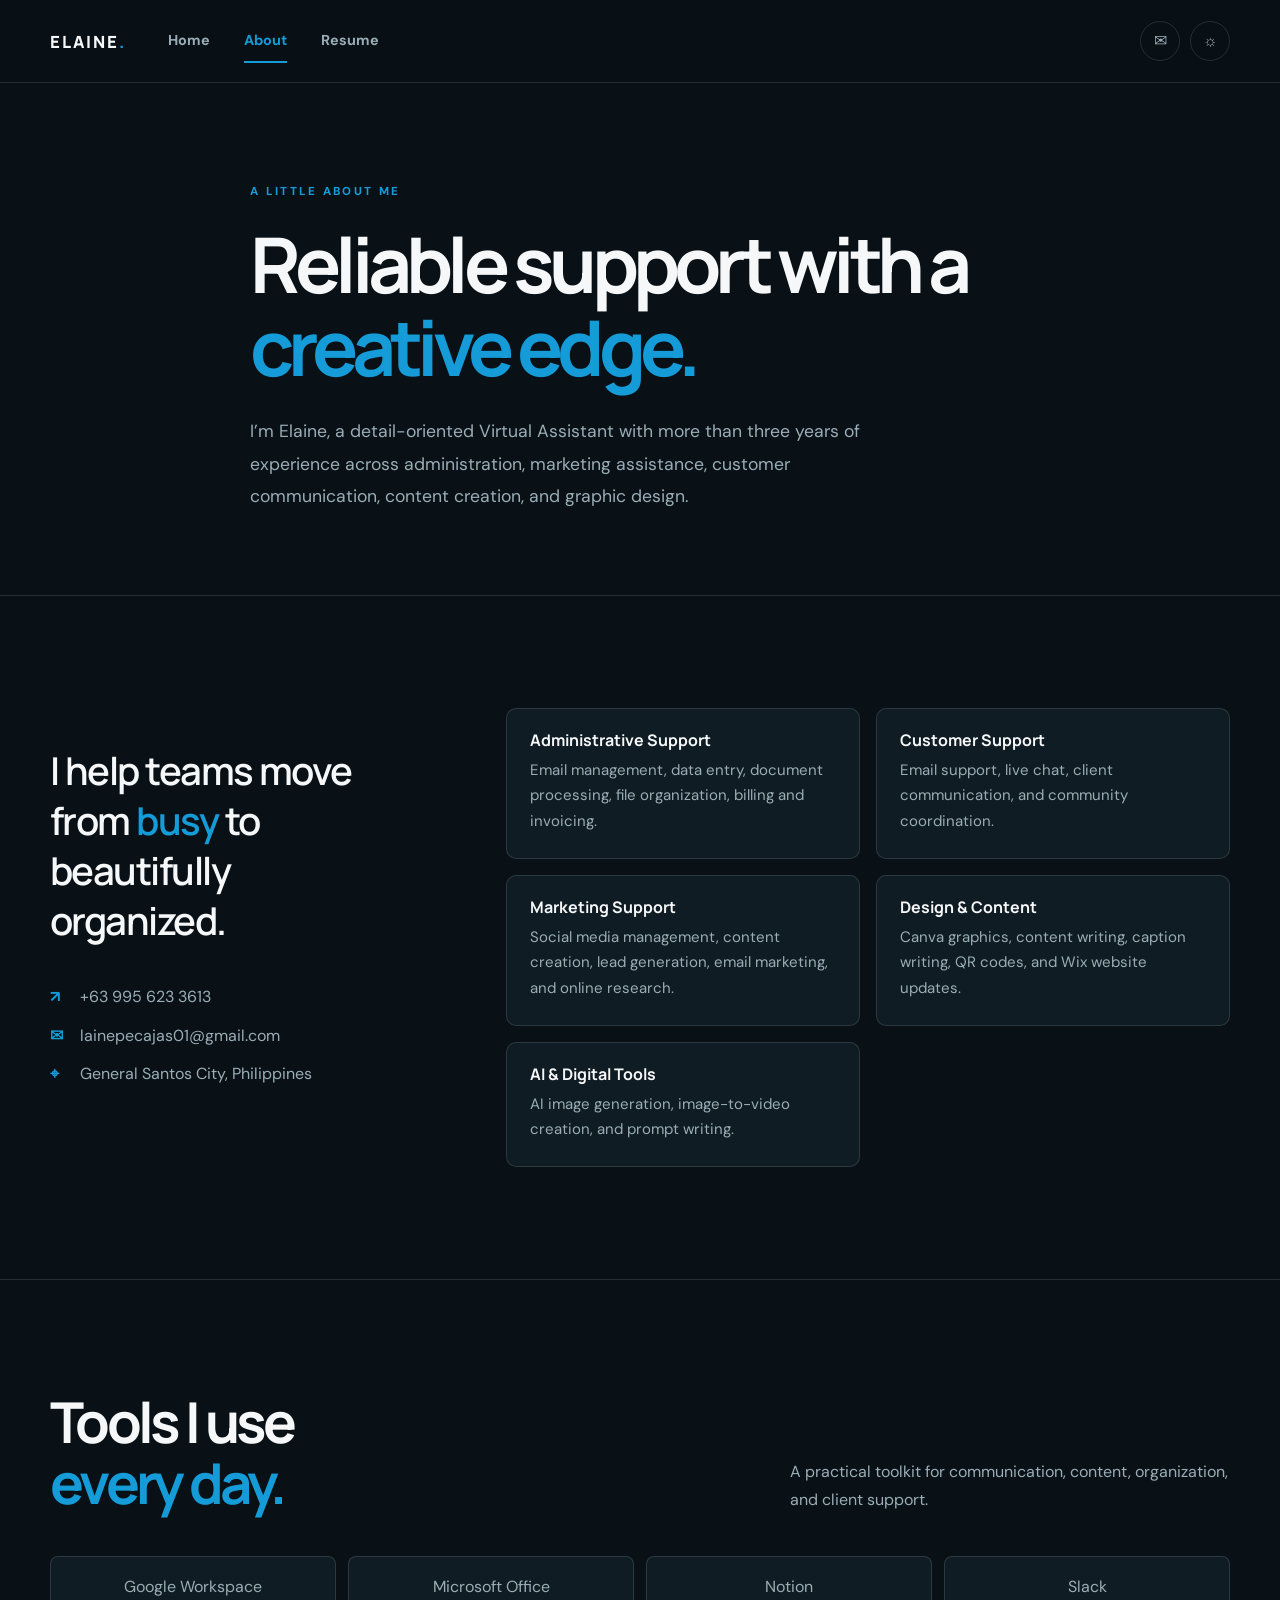
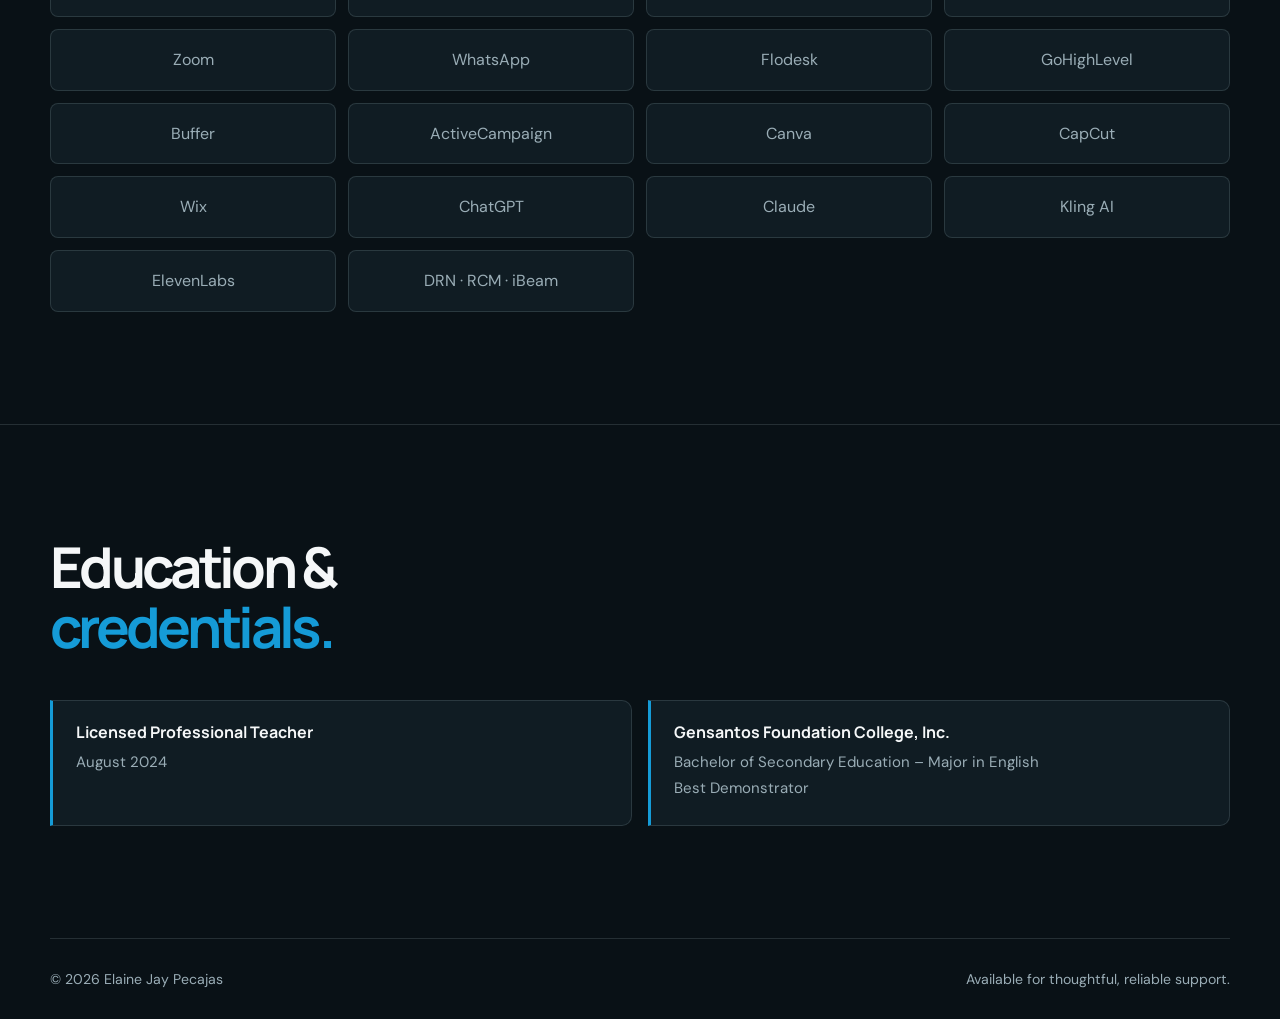
==== about.html @ 117bc4f1 "Create Elaine Pecajas resume website" ====
<!doctype html>
<html lang="en">
<head>
  <meta charset="UTF-8"><meta name="viewport" content="width=device-width, initial-scale=1.0">
  <meta name="description" content="About Elaine Jay Pecajas, her skills, tools, and professional credentials.">
  <title>Elaine Jay Pecajas | About</title>
  <link rel="stylesheet" href="styles.css">
</head>
<body>
  <header class="site-header"><nav class="nav container" aria-label="Main navigation">
    <a class="brand" href="index.html">ELAINE<span>.</span></a><div class="nav-links"><a href="index.html">Home</a><a class="active" href="about.html">About</a><a href="resume.html">Resume</a></div>
    <div class="nav-actions"><a class="icon-button" href="mailto:lainepecajas01@gmail.com" aria-label="Email Elaine">✉</a><button class="icon-button" id="theme-toggle" type="button" aria-label="Switch to light mode">☼</button><button class="icon-button menu-button" id="menu-toggle" type="button" aria-label="Open navigation menu" aria-expanded="false">☰</button></div>
  </nav></header>
  <main class="page-main">
    <section class="page-intro container reveal"><div class="eyebrow">A little about me</div><h1>Reliable support with a <span class="accent">creative edge.</span></h1><p class="lead">I’m Elaine, a detail-oriented Virtual Assistant with more than three years of experience across administration, marketing assistance, customer communication, content creation, and graphic design.</p></section>
    <section class="section"><div class="container about-grid"><div class="reveal"><p class="big-statement">I help teams move from <span>busy</span> to beautifully organized.</p><div class="contact-list"><a href="tel:+639956233613"><strong>↗</strong> +63 995 623 3613</a><a href="mailto:lainepecajas01@gmail.com"><strong>✉</strong> lainepecajas01@gmail.com</a><span><strong>⌖</strong> General Santos City, Philippines</span></div></div><div class="card-grid reveal delay-1"><article class="card"><h3>Administrative Support</h3><p>Email management, data entry, document processing, file organization, billing and invoicing.</p></article><article class="card"><h3>Customer Support</h3><p>Email support, live chat, client communication, and community coordination.</p></article><article class="card"><h3>Marketing Support</h3><p>Social media management, content creation, lead generation, email marketing, and online research.</p></article><article class="card"><h3>Design & Content</h3><p>Canva graphics, content writing, caption writing, QR codes, and Wix website updates.</p></article><article class="card"><h3>AI & Digital Tools</h3><p>AI image generation, image-to-video creation, and prompt writing.</p></article></div></div></section>
    <section class="section"><div class="container"><div class="section-head"><h2>Tools I use<br><span class="accent">every day.</span></h2><p>A practical toolkit for communication, content, organization, and client support.</p></div><div class="tool-grid reveal"><div class="tool">Google Workspace</div><div class="tool">Microsoft Office</div><div class="tool">Notion</div><div class="tool">Slack</div><div class="tool">Zoom</div><div class="tool">WhatsApp</div><div class="tool">Flodesk</div><div class="tool">GoHighLevel</div><div class="tool">Buffer</div><div class="tool">ActiveCampaign</div><div class="tool">Canva</div><div class="tool">CapCut</div><div class="tool">Wix</div><div class="tool">ChatGPT</div><div class="tool">Claude</div><div class="tool">Kling AI</div><div class="tool">ElevenLabs</div><div class="tool">DRN · RCM · iBeam</div></div></div></section>
    <section class="section"><div class="container"><div class="section-head"><h2>Education &<br><span class="accent">credentials.</span></h2></div><div class="education reveal"><article class="card"><h3>Licensed Professional Teacher</h3><p>August 2024</p></article><article class="card"><h3>Gensantos Foundation College, Inc.</h3><p>Bachelor of Secondary Education – Major in English<br>Best Demonstrator</p></article></div></div></section>
  </main>
  <footer class="site-footer container"><span>© 2026 Elaine Jay Pecajas</span><span>Available for thoughtful, reliable support.</span></footer>
  <script src="script.js"></script>
</body>
</html>
---- styles.css ----
@import url('https://fonts.googleapis.com/css2?family=DM+Sans:wght@400;500;600;700&family=Manrope:wght@500;600;700;800&display=swap');

:root { color-scheme: dark; --bg:#091116; --surface:#101c23; --surface-2:#142630; --text:#f5f7f8; --muted:#9aadb6; --line:rgba(180,202,211,.16); --accent:#159bd7; --accent-2:#6ccdf3; --shadow:0 24px 70px rgba(0,0,0,.28); }
:root.light { color-scheme:light; --bg:#f4f8f9; --surface:#fff; --surface-2:#e9f1f4; --text:#13232c; --muted:#5b6d75; --line:rgba(19,35,44,.14); --accent:#087eb5; --accent-2:#056a98; --shadow:0 24px 70px rgba(29,65,79,.13); }
* { box-sizing:border-box; }
html { scroll-behavior:smooth; }
body { margin:0; background:var(--bg); color:var(--text); font-family:'DM Sans',sans-serif; line-height:1.6; transition:background .3s ease,color .3s ease; }
a { color:inherit; text-decoration:none; }
button { font:inherit; }
.container { width:min(1180px,calc(100% - 64px)); margin:0 auto; }
.site-header { position:sticky; top:0; z-index:20; border-bottom:1px solid var(--line); background:color-mix(in srgb,var(--bg) 86%,transparent); backdrop-filter:blur(18px); }
.nav { height:82px; display:flex; align-items:center; gap:42px; }
.brand { font:800 1.05rem 'Manrope',sans-serif; letter-spacing:.12em; }
.brand span,.accent { color:var(--accent); }
.nav-links { display:flex; align-items:center; gap:34px; margin-right:auto; }
.nav-links a { position:relative; color:var(--muted); font-size:.9rem; font-weight:700; padding:28px 0; transition:color .2s ease; }
.nav-links a::after { content:''; position:absolute; left:0; right:0; bottom:18px; height:2px; background:var(--accent); transform:scaleX(0); transform-origin:left; transition:transform .2s ease; }
.nav-links a:hover,.nav-links a.active { color:var(--accent); }
.nav-links a.active::after,.nav-links a:hover::after { transform:scaleX(1); }
.nav-actions { display:flex; gap:10px; align-items:center; }
.icon-button { width:40px; height:40px; display:grid; place-items:center; border:1px solid var(--line); border-radius:50%; color:var(--muted); background:transparent; cursor:pointer; transition:.2s ease; }
.icon-button:hover { color:var(--accent); border-color:var(--accent); transform:translateY(-2px); }
.menu-button { display:none; }
.back-top { position:fixed; z-index:15; right:24px; bottom:24px; opacity:0; pointer-events:none; transform:translateY(12px); transition:.25s ease; }
.back-top.visible { opacity:1; pointer-events:auto; transform:translateY(0); }
.page-main { min-height:calc(100vh - 82px); }
.page-hero { padding:78px 0 105px; display:grid; grid-template-columns:1.05fr .95fr; gap:70px; align-items:center; }
.eyebrow { color:var(--accent); text-transform:uppercase; letter-spacing:.2em; font-size:.72rem; font-weight:800; }
h1,h2,h3 { font-family:'Manrope',sans-serif; margin:0; line-height:1.08; }
h1 { max-width:760px; margin-top:22px; font-size:clamp(3.5rem,7.1vw,6.6rem); letter-spacing:-.075em; }
.hello-line { white-space:nowrap; }
h2 { font-size:clamp(2.1rem,4.4vw,4rem); letter-spacing:-.065em; }
h3 { font-size:1.12rem; }
.lead { color:var(--muted); font-size:1.1rem; line-height:1.85; max-width:610px; }
.hero-role { color:var(--muted); font-size:clamp(1.2rem,2vw,1.55rem); margin:26px 0 18px; }
.hero-role b { color:var(--accent); font-weight:500; }
.actions { display:flex; gap:12px; flex-wrap:wrap; margin-top:32px; }
.button { display:inline-flex; align-items:center; justify-content:center; gap:8px; border:1px solid var(--accent); border-radius:7px; padding:13px 21px; font-weight:700; cursor:pointer; transition:transform .2s ease,box-shadow .2s ease,background .2s ease; }
.button.primary { color:#fff; background:var(--accent); }
.button.secondary { color:var(--accent); background:transparent; }
.button:hover { transform:translateY(-3px); box-shadow:0 10px 25px rgba(21,155,215,.2); }
.visual { position:relative; min-height:450px; display:grid; place-items:center; }
.profile-art { position:relative; width:min(360px,78%); aspect-ratio:.76; overflow:hidden; border:1px solid rgba(21,155,215,.55); border-radius:22px; background:#071115; box-shadow:var(--shadow); animation:float 7s ease-in-out infinite; }
.profile-photo { width:100%; height:100%; display:block; object-fit:cover; object-position:center 42%; filter:saturate(.88) contrast(1.04); transform:scale(1.02); }
.photo-shade { position:absolute; inset:0; background:linear-gradient(180deg,rgba(4,13,17,.08) 32%,rgba(4,13,17,.6) 100%); pointer-events:none; }
.profile-art::after { content:''; position:absolute; width:250px; height:250px; top:-75px; right:-75px; border-radius:50%; background:radial-gradient(circle,rgba(21,155,215,.5),transparent 67%); }
.profile-body { position:absolute; inset:auto 17% 0; height:67%; border-radius:50% 50% 0 0; background:linear-gradient(130deg,#1d4658,#071115 72%); border:1px solid rgba(255,255,255,.08); }
.profile-head { position:absolute; z-index:1; width:35%; aspect-ratio:.82; left:32.5%; top:18%; border-radius:48% 48% 44% 44%; background:#b9876c; box-shadow:inset -17px -8px 0 rgba(33,30,30,.18); }
.profile-head::before { content:''; position:absolute; width:116%; height:46%; left:-8%; top:-7%; border-radius:60% 60% 30% 30%; background:#131d21; }
.profile-head::after { content:''; position:absolute; width:12px; height:5px; left:43%; top:56%; border-radius:50%; background:#22282a; }
.float-label { position:absolute; z-index:2; padding:12px 16px; display:flex; align-items:center; gap:9px; border:1px solid var(--line); border-radius:10px; background:color-mix(in srgb,var(--surface) 92%,transparent); box-shadow:0 15px 35px rgba(0,0,0,.18); font-weight:700; animation:float 6s ease-in-out infinite reverse; }
.float-label b { color:var(--accent); font-size:1.2rem; } .label-one { top:13%; right:0; } .label-two { left:0; bottom:18%; animation-delay:1s; } .label-three { right:2%; bottom:4%; animation-delay:2s; }
.section { border-top:1px solid var(--line); padding:112px 0; }
.section-head { display:flex; align-items:end; justify-content:space-between; gap:30px; margin-bottom:42px; }
.section-head p { max-width:440px; color:var(--muted); margin:0; line-height:1.75; }
.page-intro { padding:100px 0 64px; max-width:780px; }
.page-intro h1 { font-size:clamp(3rem,6vw,5.7rem); }
.page-intro .lead { margin-top:26px; }
.about-grid { display:grid; grid-template-columns:360px minmax(0,1fr); gap:96px; align-items:start; }
.big-statement { font:600 clamp(1.6rem,3vw,2.55rem)/1.3 'Manrope',sans-serif; letter-spacing:-.04em; }
.big-statement span { color:var(--accent); }
.contact-list { display:grid; gap:13px; margin-top:30px; }
.contact-list a,.contact-list span { color:var(--muted); display:flex; gap:12px; align-items:center; }
.contact-list a:hover { color:var(--accent); }
.contact-list strong { color:var(--accent); width:18px; }
.card-grid { display:grid; grid-template-columns:repeat(2,minmax(0,1fr)); gap:16px; }
.card { padding:23px; border:1px solid var(--line); border-radius:10px; background:var(--surface); transition:transform .25s ease,border-color .25s ease,background .25s ease; }
.card:hover { transform:translateY(-5px); border-color:rgba(21,155,215,.55); }
.card h3 { margin-bottom:9px; font-size:1rem; } .card p { color:var(--muted); margin:0; line-height:1.7; font-size:.94rem; }
.timeline { position:relative; display:grid; gap:24px; max-width:1040px; margin:0 auto; }
.timeline::before { content:''; position:absolute; left:9px; top:10px; bottom:10px; width:1px; background:var(--line); }
.job { position:relative; padding-left:40px; animation:rise .7s both; } .job:nth-child(2){animation-delay:.08s}.job:nth-child(3){animation-delay:.16s}.job:nth-child(4){animation-delay:.24s}.job:nth-child(5){animation-delay:.32s}.job:nth-child(6){animation-delay:.4s}
.job::before { content:''; position:absolute; left:3px; top:11px; width:12px; height:12px; border:3px solid var(--bg); border-radius:50%; background:var(--accent); box-shadow:0 0 0 1px var(--accent); }
.job-card { padding:28px 32px; border:1px solid var(--line); border-radius:10px; background:var(--surface); transition:transform .25s ease,border-color .25s ease,box-shadow .25s ease; }
.job-card:hover { transform:translateX(6px); border-color:rgba(21,155,215,.5); box-shadow:var(--shadow); }
.job-top { display:flex; justify-content:space-between; gap:20px; align-items:start; } .job h3 { font-size:1.13rem; }
.job-company,.job ul { color:var(--muted); } .job-company { margin:7px 0 15px; } .job ul { margin:0; padding-left:20px; line-height:1.75; }
.date { color:var(--accent); white-space:nowrap; font-size:.78rem; font-weight:800; letter-spacing:.03em; }
.resume-tools { display:flex; align-items:center; justify-content:space-between; gap:18px; margin:0 auto 34px; max-width:1040px; }
.filter-label { color:var(--muted); font-size:.82rem; font-weight:700; }
.filters { display:flex; flex-wrap:wrap; gap:8px; }
.filter { border:1px solid var(--line); border-radius:999px; padding:8px 13px; color:var(--muted); background:transparent; cursor:pointer; font-size:.8rem; font-weight:700; transition:.2s ease; }
.filter:hover,.filter.active { border-color:var(--accent); color:var(--accent); background:color-mix(in srgb,var(--accent) 10%,transparent); }
.job.is-hidden { display:none; }
.tool-grid { display:grid; grid-template-columns:repeat(4,1fr); gap:12px; }
.tool { position:relative; overflow:hidden; padding:17px 15px; text-align:center; color:var(--muted); border:1px solid var(--line); border-radius:8px; background:var(--surface); transition:transform .25s ease,color .25s ease,border-color .25s ease,box-shadow .25s ease,background .25s ease; }
.tool::after { content:'↗'; position:absolute; right:12px; bottom:8px; color:var(--accent); font-size:.78rem; opacity:0; transform:translate(-5px,5px); transition:opacity .25s ease,transform .25s ease; }
.tool::before { content:''; position:absolute; left:0; right:0; bottom:0; height:2px; background:var(--accent); transform:scaleX(0); transform-origin:left; transition:transform .25s ease; }
.tool:hover { color:var(--text); border-color:color-mix(in srgb,var(--accent) 65%,var(--line)); background:linear-gradient(135deg,var(--surface),color-mix(in srgb,var(--accent) 10%,var(--surface))); box-shadow:0 12px 28px rgba(0,0,0,.16); transform:translateY(-4px); }
.tool:hover::before { transform:scaleX(1); }
.tool:hover::after { opacity:1; transform:translate(0,0); }
.education { display:grid; grid-template-columns:repeat(2,1fr); gap:16px; } .education .card { border-left:3px solid var(--accent); border-radius:0 10px 10px 0; }
.site-footer { border-top:1px solid var(--line); padding:29px 0; color:var(--muted); font-size:.88rem; display:flex; justify-content:space-between; gap:18px; }
.reveal { animation:rise .8s both; } .delay-1 { animation-delay:.12s; } .delay-2 { animation-delay:.22s; }
.home-page { height:100vh; overflow:hidden; }
.home-page .page-main { height:calc(100vh - 82px); min-height:0; }
.home-page .page-hero { height:100%; min-height:0; padding:42px 0 48px; }
.home-page .page-hero { grid-template-columns:1.15fr .85fr; }
.home-page h1 { font-size:clamp(3.15rem,5.5vw,5.05rem); }
.home-page .surname { font-size:1.12em; }
.home-page .site-footer { display:none; }
@keyframes rise { from { opacity:0; transform:translateY(18px); } to { opacity:1; transform:translateY(0); } }
@keyframes float { 0%,100% { transform:translateY(0); } 50% { transform:translateY(-10px); } }
@media (max-width:820px) { .home-page{height:auto;overflow:visible}.home-page .page-main{height:auto;min-height:calc(100vh - 72px)}.home-page .page-hero{height:auto;grid-template-columns:1fr}.home-page .hello-line{white-space:normal}.home-page .site-footer{display:block}.container{width:min(100% - 32px,620px)} .nav{height:72px;gap:18px}.brand{display:block;margin-right:auto}.menu-button{display:grid}.nav-links{position:absolute;top:72px;left:16px;right:16px;display:grid;gap:0;padding:8px;border:1px solid var(--line);border-radius:12px;background:var(--surface);box-shadow:var(--shadow);opacity:0;pointer-events:none;transform:translateY(-8px);transition:.2s ease}.nav-links.open{opacity:1;pointer-events:auto;transform:translateY(0)}.nav-links a{font-size:.86rem;padding:13px 14px;border-radius:7px}.nav-links a::after{display:none}.nav-links a:hover,.nav-links a.active{background:var(--surface-2)}.page-hero{grid-template-columns:1fr;padding:76px 0 78px;gap:28px}.visual{min-height:390px}.section{padding:76px 0}.about-grid{grid-template-columns:1fr;gap:42px}.section-head{display:block}.section-head p{margin-top:16px}.tool-grid{grid-template-columns:repeat(2,1fr)}.resume-tools{display:block}.filters{margin-top:12px} }
@media (max-width:520px) { .nav-actions a{display:none}.nav{justify-content:space-between}.page-intro{padding:72px 0 48px}.page-intro h1{font-size:3.5rem}h1{font-size:3.65rem}.profile-art{width:78%}.float-label{padding:10px 12px;font-size:.82rem}.label-one{right:-2px}.label-two{left:-2px}.card-grid,.education{grid-template-columns:1fr}.job-top{display:block}.date{display:block;margin-top:9px}.job-card{padding:21px}.site-footer{display:block;line-height:1.8}.site-footer span{display:block}.back-top{right:16px;bottom:16px} }
@media print { .site-header,.actions,.float-label,.site-footer{display:none}.section{padding:34px 0}.job-card,.card,.tool{background:#fff;color:#111} }
@media (prefers-reduced-motion:reduce) { *,*::before,*::after { animation-duration:.01ms!important; transition-duration:.01ms!important; scroll-behavior:auto!important; } }
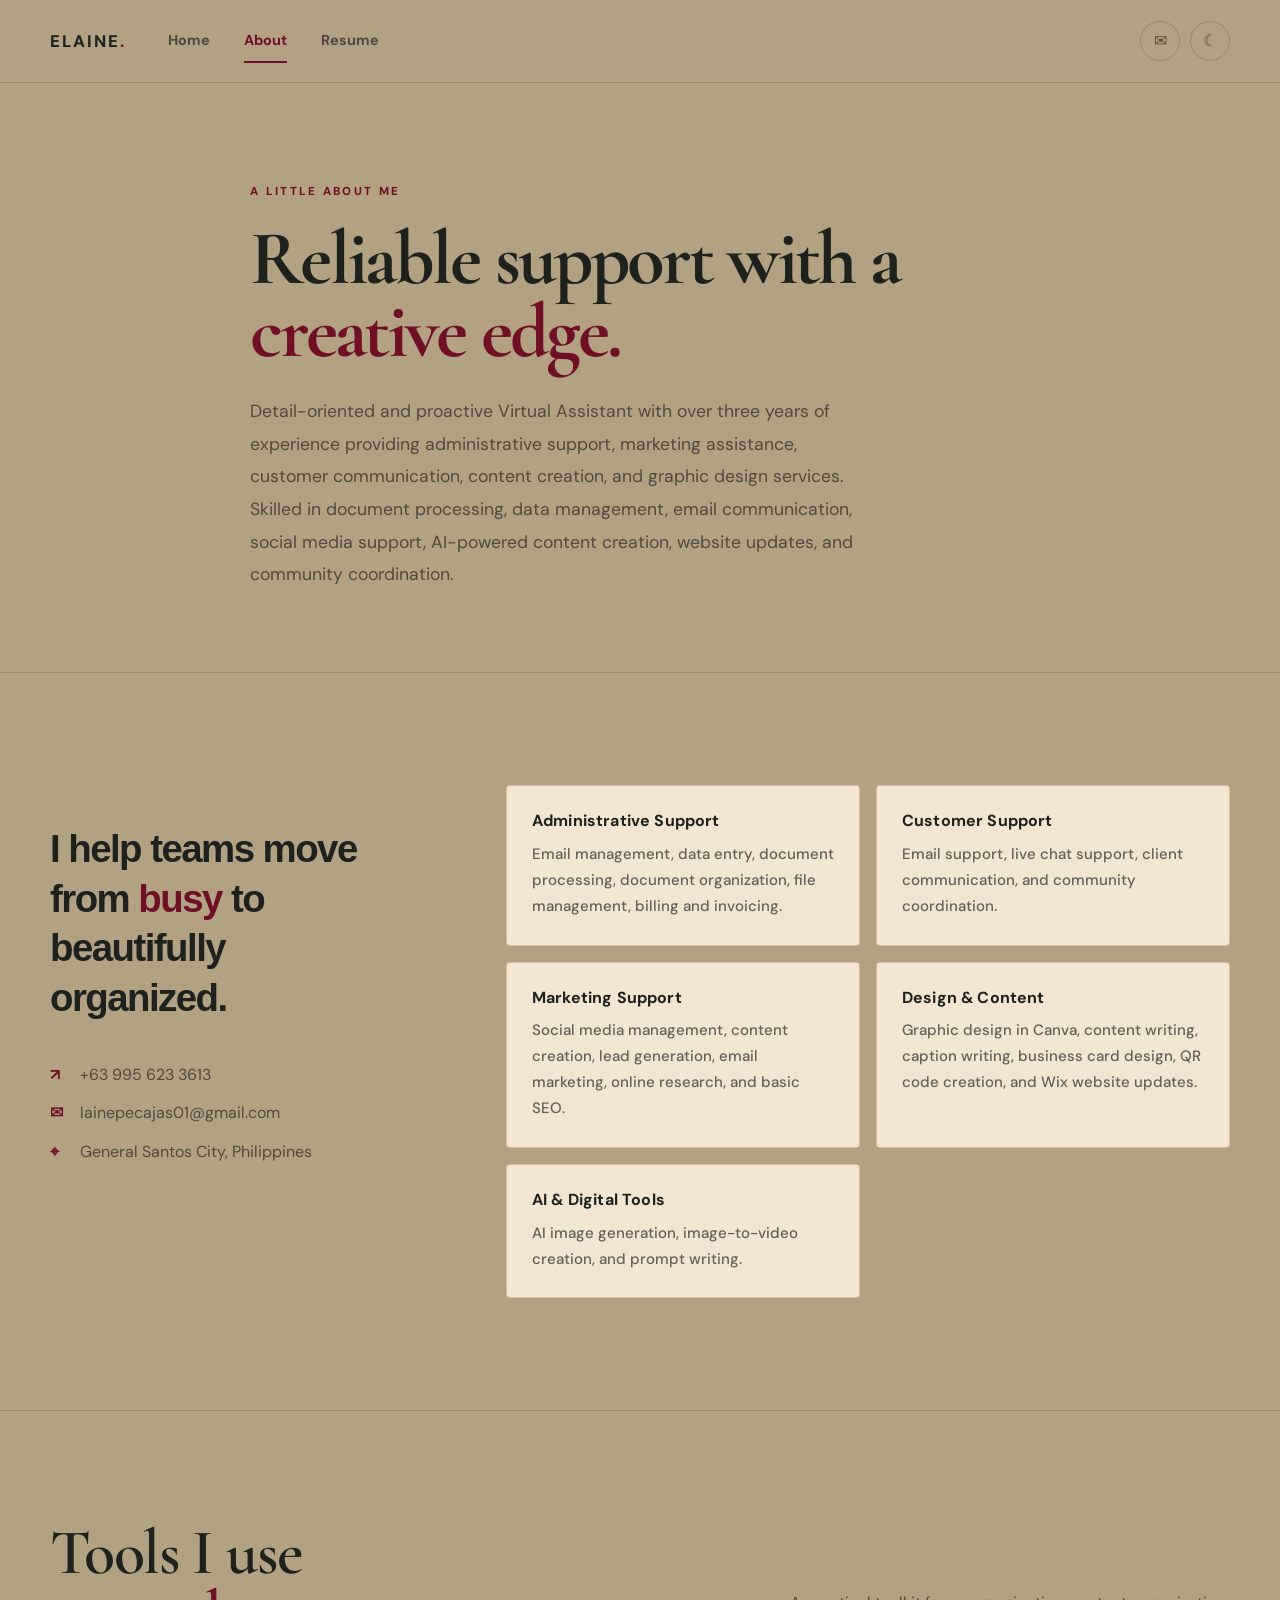
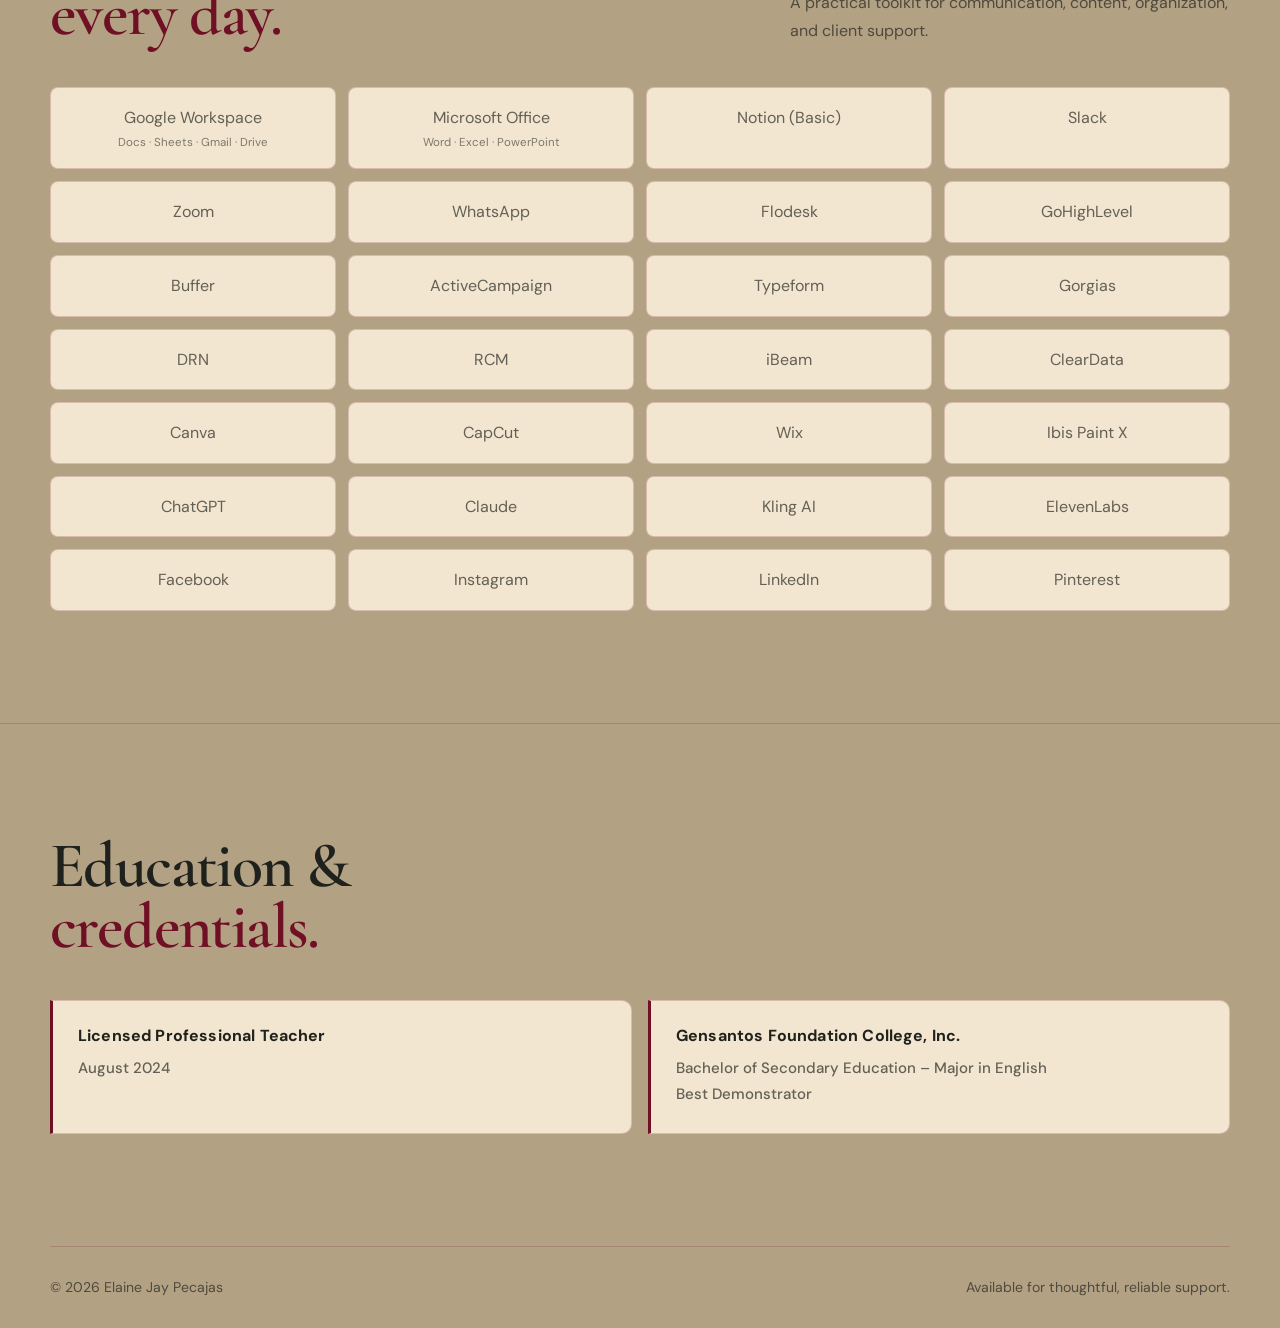
==== commit 544622f8: "Refine portfolio theme and resume content" ====
--- a/about.html
+++ b/about.html
@@ -12,9 +12,9 @@
     <div class="nav-actions"><a class="icon-button" href="mailto:lainepecajas01@gmail.com" aria-label="Email Elaine">✉</a><button class="icon-button" id="theme-toggle" type="button" aria-label="Switch to light mode">☼</button><button class="icon-button menu-button" id="menu-toggle" type="button" aria-label="Open navigation menu" aria-expanded="false">☰</button></div>
   </nav></header>
   <main class="page-main">
-    <section class="page-intro container reveal"><div class="eyebrow">A little about me</div><h1>Reliable support with a <span class="accent">creative edge.</span></h1><p class="lead">I’m Elaine, a detail-oriented Virtual Assistant with more than three years of experience across administration, marketing assistance, customer communication, content creation, and graphic design.</p></section>
-    <section class="section"><div class="container about-grid"><div class="reveal"><p class="big-statement">I help teams move from <span>busy</span> to beautifully organized.</p><div class="contact-list"><a href="tel:+639956233613"><strong>↗</strong> +63 995 623 3613</a><a href="mailto:lainepecajas01@gmail.com"><strong>✉</strong> lainepecajas01@gmail.com</a><span><strong>⌖</strong> General Santos City, Philippines</span></div></div><div class="card-grid reveal delay-1"><article class="card"><h3>Administrative Support</h3><p>Email management, data entry, document processing, file organization, billing and invoicing.</p></article><article class="card"><h3>Customer Support</h3><p>Email support, live chat, client communication, and community coordination.</p></article><article class="card"><h3>Marketing Support</h3><p>Social media management, content creation, lead generation, email marketing, and online research.</p></article><article class="card"><h3>Design & Content</h3><p>Canva graphics, content writing, caption writing, QR codes, and Wix website updates.</p></article><article class="card"><h3>AI & Digital Tools</h3><p>AI image generation, image-to-video creation, and prompt writing.</p></article></div></div></section>
-    <section class="section"><div class="container"><div class="section-head"><h2>Tools I use<br><span class="accent">every day.</span></h2><p>A practical toolkit for communication, content, organization, and client support.</p></div><div class="tool-grid reveal"><div class="tool">Google Workspace</div><div class="tool">Microsoft Office</div><div class="tool">Notion</div><div class="tool">Slack</div><div class="tool">Zoom</div><div class="tool">WhatsApp</div><div class="tool">Flodesk</div><div class="tool">GoHighLevel</div><div class="tool">Buffer</div><div class="tool">ActiveCampaign</div><div class="tool">Canva</div><div class="tool">CapCut</div><div class="tool">Wix</div><div class="tool">ChatGPT</div><div class="tool">Claude</div><div class="tool">Kling AI</div><div class="tool">ElevenLabs</div><div class="tool">DRN · RCM · iBeam</div></div></div></section>
+    <section class="page-intro container reveal"><div class="eyebrow">A little about me</div><h1>Reliable support with a <span class="accent">creative edge.</span></h1><p class="lead">Detail-oriented and proactive Virtual Assistant with over three years of experience providing administrative support, marketing assistance, customer communication, content creation, and graphic design services. Skilled in document processing, data management, email communication, social media support, AI-powered content creation, website updates, and community coordination.</p></section>
+    <section class="section"><div class="container about-grid"><div class="reveal"><p class="big-statement">I help teams move from <span>busy</span> to beautifully organized.</p><div class="contact-list"><a href="tel:+639956233613"><strong>↗</strong> +63 995 623 3613</a><a href="mailto:lainepecajas01@gmail.com"><strong>✉</strong> lainepecajas01@gmail.com</a><span><strong>⌖</strong> General Santos City, Philippines</span></div></div><div class="card-grid reveal delay-1"><article class="card"><h3>Administrative Support</h3><p>Email management, data entry, document processing, document organization, file management, billing and invoicing.</p></article><article class="card"><h3>Customer Support</h3><p>Email support, live chat support, client communication, and community coordination.</p></article><article class="card"><h3>Marketing Support</h3><p>Social media management, content creation, lead generation, email marketing, online research, and basic SEO.</p></article><article class="card"><h3>Design & Content</h3><p>Graphic design in Canva, content writing, caption writing, business card design, QR code creation, and Wix website updates.</p></article><article class="card"><h3>AI & Digital Tools</h3><p>AI image generation, image-to-video creation, and prompt writing.</p></article></div></div></section>
+    <section class="section"><div class="container"><div class="section-head"><h2>Tools I use<br><span class="accent">every day.</span></h2><p>A practical toolkit for communication, content, organization, and client support.</p></div><div class="tool-grid reveal"><div class="tool">Google Workspace<br><small>Docs · Sheets · Gmail · Drive</small></div><div class="tool">Microsoft Office<br><small>Word · Excel · PowerPoint</small></div><div class="tool">Notion (Basic)</div><div class="tool">Slack</div><div class="tool">Zoom</div><div class="tool">WhatsApp</div><div class="tool">Flodesk</div><div class="tool">GoHighLevel</div><div class="tool">Buffer</div><div class="tool">ActiveCampaign</div><div class="tool">Typeform</div><div class="tool">Gorgias</div><div class="tool">DRN</div><div class="tool">RCM</div><div class="tool">iBeam</div><div class="tool">ClearData</div><div class="tool">Canva</div><div class="tool">CapCut</div><div class="tool">Wix</div><div class="tool">Ibis Paint X</div><div class="tool">ChatGPT</div><div class="tool">Claude</div><div class="tool">Kling AI</div><div class="tool">ElevenLabs</div><div class="tool">Facebook</div><div class="tool">Instagram</div><div class="tool">LinkedIn</div><div class="tool">Pinterest</div></div></div></section>
     <section class="section"><div class="container"><div class="section-head"><h2>Education &<br><span class="accent">credentials.</span></h2></div><div class="education reveal"><article class="card"><h3>Licensed Professional Teacher</h3><p>August 2024</p></article><article class="card"><h3>Gensantos Foundation College, Inc.</h3><p>Bachelor of Secondary Education – Major in English<br>Best Demonstrator</p></article></div></div></section>
   </main>
   <footer class="site-footer container"><span>© 2026 Elaine Jay Pecajas</span><span>Available for thoughtful, reliable support.</span></footer>
--- a/styles.css
+++ b/styles.css
@@ -1,7 +1,7 @@
-@import url('https://fonts.googleapis.com/css2?family=DM+Sans:wght@400;500;600;700&family=Manrope:wght@500;600;700;800&display=swap');
+@import url('https://fonts.googleapis.com/css2?family=Cormorant+Garamond:wght@500;600;700&family=DM+Sans:wght@400;500;600;700&display=swap');
 
-:root { color-scheme: dark; --bg:#091116; --surface:#101c23; --surface-2:#142630; --text:#f5f7f8; --muted:#9aadb6; --line:rgba(180,202,211,.16); --accent:#159bd7; --accent-2:#6ccdf3; --shadow:0 24px 70px rgba(0,0,0,.28); }
-:root.light { color-scheme:light; --bg:#f4f8f9; --surface:#fff; --surface-2:#e9f1f4; --text:#13232c; --muted:#5b6d75; --line:rgba(19,35,44,.14); --accent:#087eb5; --accent-2:#056a98; --shadow:0 24px 70px rgba(29,65,79,.13); }
+:root { color-scheme:light; --black:#1F211C; --white:#FFFDF8; --paper:#B3A184; --wine:#6F1025; --gold:#B08D3B; --gold-soft:#D8C28A; --midnight:#1C271E; --bg:var(--paper); --surface:#F3E6D0; --surface-2:#C8B99E; --text:var(--black); --muted:rgba(31,33,28,.68); --line:rgba(111,16,37,.2); --accent:var(--wine); --button-bg:var(--wine); --button-text:var(--white); --shadow:0 24px 70px rgba(31,33,28,.18); }
+:root.dark { color-scheme:dark; --bg:linear-gradient(122deg,#1F211C 0%,#3A1C24 78%); --surface:rgba(28,39,30,.92); --surface-2:rgba(216,194,138,.2); --text:var(--white); --muted:rgba(255,253,248,.76); --line:rgba(255,253,248,.22); --accent:var(--gold-soft); --button-bg:var(--wine); --button-text:var(--white); --shadow:0 24px 70px rgba(28,39,30,.38); }
 * { box-sizing:border-box; }
 html { scroll-behavior:smooth; }
 body { margin:0; background:var(--bg); color:var(--text); font-family:'DM Sans',sans-serif; line-height:1.6; transition:background .3s ease,color .3s ease; }
@@ -10,7 +10,7 @@
 .container { width:min(1180px,calc(100% - 64px)); margin:0 auto; }
 .site-header { position:sticky; top:0; z-index:20; border-bottom:1px solid var(--line); background:color-mix(in srgb,var(--bg) 86%,transparent); backdrop-filter:blur(18px); }
 .nav { height:82px; display:flex; align-items:center; gap:42px; }
-.brand { font:800 1.05rem 'Manrope',sans-serif; letter-spacing:.12em; }
+.brand { font:800 1.05rem 'DM Sans',sans-serif; letter-spacing:.12em; }
 .brand span,.accent { color:var(--accent); }
 .nav-links { display:flex; align-items:center; gap:34px; margin-right:auto; }
 .nav-links a { position:relative; color:var(--muted); font-size:.9rem; font-weight:700; padding:28px 0; transition:color .2s ease; }
@@ -26,28 +26,29 @@
 .page-main { min-height:calc(100vh - 82px); }
 .page-hero { padding:78px 0 105px; display:grid; grid-template-columns:1.05fr .95fr; gap:70px; align-items:center; }
 .eyebrow { color:var(--accent); text-transform:uppercase; letter-spacing:.2em; font-size:.72rem; font-weight:800; }
-h1,h2,h3 { font-family:'Manrope',sans-serif; margin:0; line-height:1.08; }
-h1 { max-width:760px; margin-top:22px; font-size:clamp(3.5rem,7.1vw,6.6rem); letter-spacing:-.075em; }
+h1,h2,h3 { font-family:'Cormorant Garamond',serif; margin:0; line-height:.95; }
+h1 { max-width:760px; margin-top:22px; font-size:clamp(4rem,8vw,7.6rem); font-weight:700; letter-spacing:-.035em; }
 .hello-line { white-space:nowrap; }
-h2 { font-size:clamp(2.1rem,4.4vw,4rem); letter-spacing:-.065em; }
-h3 { font-size:1.12rem; }
+h2 { font-size:clamp(2.5rem,5vw,4.8rem); font-weight:600; letter-spacing:-.025em; }
+h3 { font-size:1.35rem; font-weight:600; }
 .lead { color:var(--muted); font-size:1.1rem; line-height:1.85; max-width:610px; }
-.hero-role { color:var(--muted); font-size:clamp(1.2rem,2vw,1.55rem); margin:26px 0 18px; }
+.hero-role { color:var(--muted); font-size:clamp(1.2rem,2vw,1.55rem); font-weight:700; margin:26px 0 18px; }
 .hero-role b { color:var(--accent); font-weight:500; }
 .actions { display:flex; gap:12px; flex-wrap:wrap; margin-top:32px; }
 .button { display:inline-flex; align-items:center; justify-content:center; gap:8px; border:1px solid var(--accent); border-radius:7px; padding:13px 21px; font-weight:700; cursor:pointer; transition:transform .2s ease,box-shadow .2s ease,background .2s ease; }
-.button.primary { color:#fff; background:var(--accent); }
+.button.primary { color:var(--button-text); background:var(--button-bg); border-color:var(--button-bg); }
+.button.primary:hover { color:var(--white); background:var(--black); border-color:var(--black); }
 .button.secondary { color:var(--accent); background:transparent; }
-.button:hover { transform:translateY(-3px); box-shadow:0 10px 25px rgba(21,155,215,.2); }
+.button:hover { transform:translateY(-3px); box-shadow:0 10px 25px rgba(255,255,255,.16); }
 .visual { position:relative; min-height:450px; display:grid; place-items:center; }
-.profile-art { position:relative; width:min(360px,78%); aspect-ratio:.76; overflow:hidden; border:1px solid rgba(21,155,215,.55); border-radius:22px; background:#071115; box-shadow:var(--shadow); animation:float 7s ease-in-out infinite; }
+.profile-art { position:relative; width:min(390px,82%); aspect-ratio:.76; overflow:hidden; border:14px solid var(--surface); border-radius:28px; background:var(--midnight); box-shadow:0 0 0 1px var(--wine),var(--shadow); animation:float 7s ease-in-out infinite; }
 .profile-photo { width:100%; height:100%; display:block; object-fit:cover; object-position:center 42%; filter:saturate(.88) contrast(1.04); transform:scale(1.02); }
 .photo-shade { position:absolute; inset:0; background:linear-gradient(180deg,rgba(4,13,17,.08) 32%,rgba(4,13,17,.6) 100%); pointer-events:none; }
-.profile-art::after { content:''; position:absolute; width:250px; height:250px; top:-75px; right:-75px; border-radius:50%; background:radial-gradient(circle,rgba(21,155,215,.5),transparent 67%); }
-.profile-body { position:absolute; inset:auto 17% 0; height:67%; border-radius:50% 50% 0 0; background:linear-gradient(130deg,#1d4658,#071115 72%); border:1px solid rgba(255,255,255,.08); }
+.profile-art::after { content:''; position:absolute; width:250px; height:250px; top:-75px; right:-75px; border-radius:50%; background:radial-gradient(circle,rgba(111,16,37,.38),transparent 67%); }
+.profile-body { position:absolute; inset:auto 17% 0; height:67%; border-radius:50% 50% 0 0; background:linear-gradient(130deg,#1c1c1c,var(--black) 72%); border:1px solid rgba(255,255,255,.12); }
 .profile-head { position:absolute; z-index:1; width:35%; aspect-ratio:.82; left:32.5%; top:18%; border-radius:48% 48% 44% 44%; background:#b9876c; box-shadow:inset -17px -8px 0 rgba(33,30,30,.18); }
-.profile-head::before { content:''; position:absolute; width:116%; height:46%; left:-8%; top:-7%; border-radius:60% 60% 30% 30%; background:#131d21; }
-.profile-head::after { content:''; position:absolute; width:12px; height:5px; left:43%; top:56%; border-radius:50%; background:#22282a; }
+.profile-head::before { content:''; position:absolute; width:116%; height:46%; left:-8%; top:-7%; border-radius:60% 60% 30% 30%; background:var(--black); }
+.profile-head::after { content:''; position:absolute; width:12px; height:5px; left:43%; top:56%; border-radius:50%; background:var(--black); }
 .float-label { position:absolute; z-index:2; padding:12px 16px; display:flex; align-items:center; gap:9px; border:1px solid var(--line); border-radius:10px; background:color-mix(in srgb,var(--surface) 92%,transparent); box-shadow:0 15px 35px rgba(0,0,0,.18); font-weight:700; animation:float 6s ease-in-out infinite reverse; }
 .float-label b { color:var(--accent); font-size:1.2rem; } .label-one { top:13%; right:0; } .label-two { left:0; bottom:18%; animation-delay:1s; } .label-three { right:2%; bottom:4%; animation-delay:2s; }
 .section { border-top:1px solid var(--line); padding:112px 0; }
@@ -64,15 +65,22 @@
 .contact-list a:hover { color:var(--accent); }
 .contact-list strong { color:var(--accent); width:18px; }
 .card-grid { display:grid; grid-template-columns:repeat(2,minmax(0,1fr)); gap:16px; }
-.card { padding:23px; border:1px solid var(--line); border-radius:10px; background:var(--surface); transition:transform .25s ease,border-color .25s ease,background .25s ease; }
-.card:hover { transform:translateY(-5px); border-color:rgba(21,155,215,.55); }
-.card h3 { margin-bottom:9px; font-size:1rem; } .card p { color:var(--muted); margin:0; line-height:1.7; font-size:.94rem; }
+.card { padding:25px; border:1px solid var(--line); border-radius:4px; background:var(--surface); transition:transform .25s ease,border-color .25s ease,background .25s ease; }
+.card-grid .card { position:relative; overflow:hidden; transition:transform .25s ease,color .25s ease,border-color .25s ease,box-shadow .25s ease,background .25s ease; }
+.card-grid .card::after { content:'↗'; position:absolute; right:14px; bottom:10px; color:var(--accent); font-size:.78rem; opacity:0; transform:translate(-5px,5px); transition:opacity .25s ease,transform .25s ease; }
+.card-grid .card::before { content:''; position:absolute; left:0; right:0; bottom:0; height:2px; background:var(--accent); transform:scaleX(0); transform-origin:left; transition:transform .25s ease; }
+.card:hover { transform:translateY(-5px); border-color:var(--gold); }
+.card-grid .card:hover { color:var(--text); border-color:var(--gold); box-shadow:0 12px 28px rgba(176,141,59,.2); transform:translateY(-4px); }
+.card-grid .card:hover::before { transform:scaleX(1); }
+.card-grid .card:hover::after { opacity:1; transform:translate(0,0); }
+.card h3 { margin-bottom:10px; font:700 1rem/1.3 'DM Sans',sans-serif; letter-spacing:.01em; }
+.card p { color:var(--muted); margin:0; font:500 .94rem/1.72 'DM Sans',sans-serif; }
 .timeline { position:relative; display:grid; gap:24px; max-width:1040px; margin:0 auto; }
 .timeline::before { content:''; position:absolute; left:9px; top:10px; bottom:10px; width:1px; background:var(--line); }
 .job { position:relative; padding-left:40px; animation:rise .7s both; } .job:nth-child(2){animation-delay:.08s}.job:nth-child(3){animation-delay:.16s}.job:nth-child(4){animation-delay:.24s}.job:nth-child(5){animation-delay:.32s}.job:nth-child(6){animation-delay:.4s}
 .job::before { content:''; position:absolute; left:3px; top:11px; width:12px; height:12px; border:3px solid var(--bg); border-radius:50%; background:var(--accent); box-shadow:0 0 0 1px var(--accent); }
 .job-card { padding:28px 32px; border:1px solid var(--line); border-radius:10px; background:var(--surface); transition:transform .25s ease,border-color .25s ease,box-shadow .25s ease; }
-.job-card:hover { transform:translateX(6px); border-color:rgba(21,155,215,.5); box-shadow:var(--shadow); }
+.job-card:hover { transform:translateX(6px); border-color:var(--gold); box-shadow:var(--shadow); }
 .job-top { display:flex; justify-content:space-between; gap:20px; align-items:start; } .job h3 { font-size:1.13rem; }
 .job-company,.job ul { color:var(--muted); } .job-company { margin:7px 0 15px; } .job ul { margin:0; padding-left:20px; line-height:1.75; }
 .date { color:var(--accent); white-space:nowrap; font-size:.78rem; font-weight:800; letter-spacing:.03em; }
@@ -80,13 +88,14 @@
 .filter-label { color:var(--muted); font-size:.82rem; font-weight:700; }
 .filters { display:flex; flex-wrap:wrap; gap:8px; }
 .filter { border:1px solid var(--line); border-radius:999px; padding:8px 13px; color:var(--muted); background:transparent; cursor:pointer; font-size:.8rem; font-weight:700; transition:.2s ease; }
-.filter:hover,.filter.active { border-color:var(--accent); color:var(--accent); background:color-mix(in srgb,var(--accent) 10%,transparent); }
+.filter:hover,.filter.active { border-color:var(--gold); color:var(--gold); background:rgba(176,141,59,.1); }
 .job.is-hidden { display:none; }
 .tool-grid { display:grid; grid-template-columns:repeat(4,1fr); gap:12px; }
 .tool { position:relative; overflow:hidden; padding:17px 15px; text-align:center; color:var(--muted); border:1px solid var(--line); border-radius:8px; background:var(--surface); transition:transform .25s ease,color .25s ease,border-color .25s ease,box-shadow .25s ease,background .25s ease; }
+.tool small { display:block; margin-top:4px; font-size:.72rem; line-height:1.45; opacity:.82; }
 .tool::after { content:'↗'; position:absolute; right:12px; bottom:8px; color:var(--accent); font-size:.78rem; opacity:0; transform:translate(-5px,5px); transition:opacity .25s ease,transform .25s ease; }
 .tool::before { content:''; position:absolute; left:0; right:0; bottom:0; height:2px; background:var(--accent); transform:scaleX(0); transform-origin:left; transition:transform .25s ease; }
-.tool:hover { color:var(--text); border-color:color-mix(in srgb,var(--accent) 65%,var(--line)); background:linear-gradient(135deg,var(--surface),color-mix(in srgb,var(--accent) 10%,var(--surface))); box-shadow:0 12px 28px rgba(0,0,0,.16); transform:translateY(-4px); }
+.tool:hover { color:var(--text); border-color:var(--gold); background:linear-gradient(135deg,var(--surface),rgba(176,141,59,.12)); box-shadow:0 12px 28px rgba(176,141,59,.2); transform:translateY(-4px); }
 .tool:hover::before { transform:scaleX(1); }
 .tool:hover::after { opacity:1; transform:translate(0,0); }
 .education { display:grid; grid-template-columns:repeat(2,1fr); gap:16px; } .education .card { border-left:3px solid var(--accent); border-radius:0 10px 10px 0; }
@@ -101,7 +110,7 @@
 .home-page .site-footer { display:none; }
 @keyframes rise { from { opacity:0; transform:translateY(18px); } to { opacity:1; transform:translateY(0); } }
 @keyframes float { 0%,100% { transform:translateY(0); } 50% { transform:translateY(-10px); } }
-@media (max-width:820px) { .home-page{height:auto;overflow:visible}.home-page .page-main{height:auto;min-height:calc(100vh - 72px)}.home-page .page-hero{height:auto;grid-template-columns:1fr}.home-page .hello-line{white-space:normal}.home-page .site-footer{display:block}.container{width:min(100% - 32px,620px)} .nav{height:72px;gap:18px}.brand{display:block;margin-right:auto}.menu-button{display:grid}.nav-links{position:absolute;top:72px;left:16px;right:16px;display:grid;gap:0;padding:8px;border:1px solid var(--line);border-radius:12px;background:var(--surface);box-shadow:var(--shadow);opacity:0;pointer-events:none;transform:translateY(-8px);transition:.2s ease}.nav-links.open{opacity:1;pointer-events:auto;transform:translateY(0)}.nav-links a{font-size:.86rem;padding:13px 14px;border-radius:7px}.nav-links a::after{display:none}.nav-links a:hover,.nav-links a.active{background:var(--surface-2)}.page-hero{grid-template-columns:1fr;padding:76px 0 78px;gap:28px}.visual{min-height:390px}.section{padding:76px 0}.about-grid{grid-template-columns:1fr;gap:42px}.section-head{display:block}.section-head p{margin-top:16px}.tool-grid{grid-template-columns:repeat(2,1fr)}.resume-tools{display:block}.filters{margin-top:12px} }
+@media (max-width:820px) { .home-page{height:auto;overflow:visible}.home-page .page-main{height:auto;min-height:calc(100vh - 72px)}.home-page .page-hero{height:auto;grid-template-columns:1fr}.home-page h1{font-size:3rem}.home-page .hello-line{white-space:nowrap}.home-page .site-footer{display:block}.container{width:min(100% - 32px,620px)} .nav{height:72px;gap:18px}.brand{display:block;margin-right:auto}.menu-button{display:grid}.nav-links{position:absolute;top:72px;left:16px;right:16px;display:grid;gap:0;padding:8px;border:1px solid var(--line);border-radius:12px;background:var(--surface);box-shadow:var(--shadow);opacity:0;pointer-events:none;transform:translateY(-8px);transition:.2s ease}.nav-links.open{opacity:1;pointer-events:auto;transform:translateY(0)}.nav-links a{font-size:.86rem;padding:13px 14px;border-radius:7px}.nav-links a::after{display:none}.nav-links a:hover,.nav-links a.active{background:var(--surface-2)}.page-hero{grid-template-columns:1fr;padding:76px 0 78px;gap:28px}.visual{min-height:390px}.section{padding:76px 0}.about-grid{grid-template-columns:1fr;gap:42px}.section-head{display:block}.section-head p{margin-top:16px}.tool-grid{grid-template-columns:repeat(2,1fr)}.resume-tools{display:block}.filters{margin-top:12px} }
 @media (max-width:520px) { .nav-actions a{display:none}.nav{justify-content:space-between}.page-intro{padding:72px 0 48px}.page-intro h1{font-size:3.5rem}h1{font-size:3.65rem}.profile-art{width:78%}.float-label{padding:10px 12px;font-size:.82rem}.label-one{right:-2px}.label-two{left:-2px}.card-grid,.education{grid-template-columns:1fr}.job-top{display:block}.date{display:block;margin-top:9px}.job-card{padding:21px}.site-footer{display:block;line-height:1.8}.site-footer span{display:block}.back-top{right:16px;bottom:16px} }
 @media print { .site-header,.actions,.float-label,.site-footer{display:none}.section{padding:34px 0}.job-card,.card,.tool{background:#fff;color:#111} }
 @media (prefers-reduced-motion:reduce) { *,*::before,*::after { animation-duration:.01ms!important; transition-duration:.01ms!important; scroll-behavior:auto!important; } }
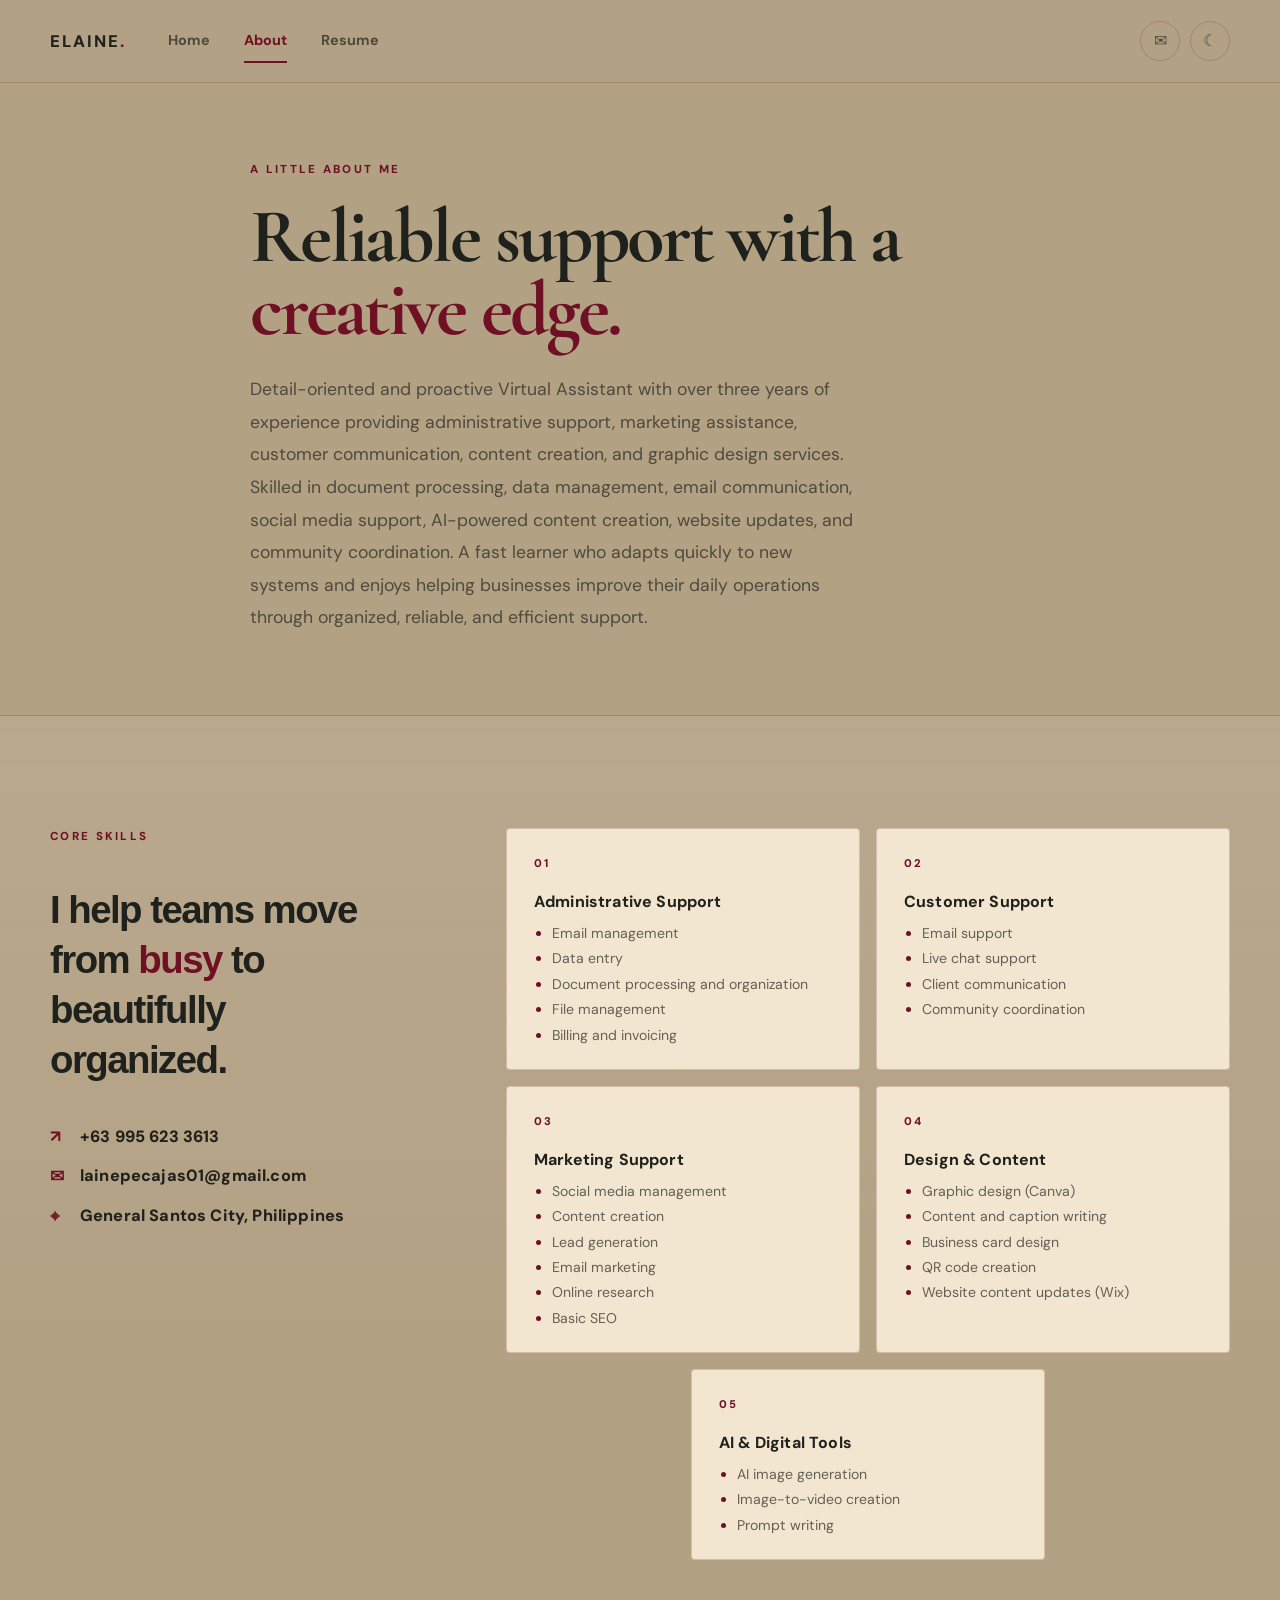
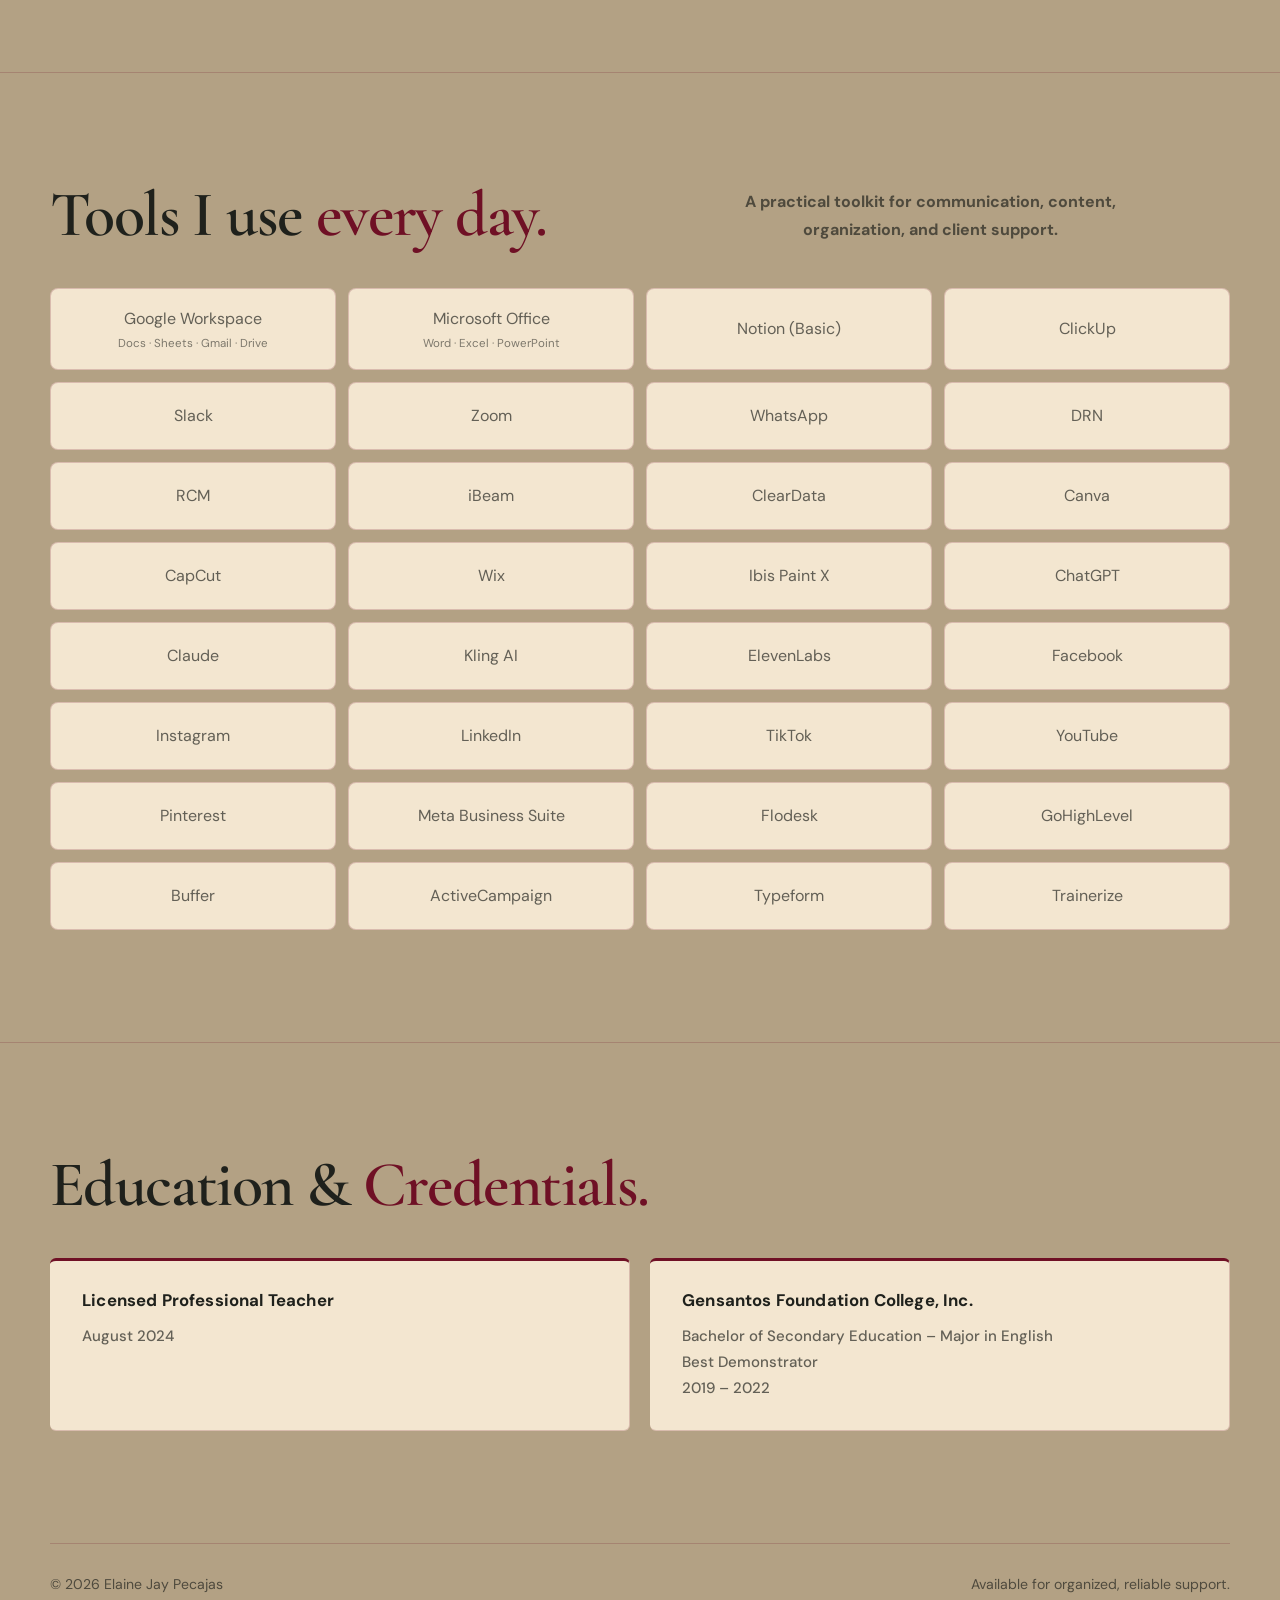
==== commit 2778392d: "Update resume portfolio content and styling" ====
--- a/about.html
+++ b/about.html
@@ -12,12 +12,12 @@
     <div class="nav-actions"><a class="icon-button" href="mailto:lainepecajas01@gmail.com" aria-label="Email Elaine">✉</a><button class="icon-button" id="theme-toggle" type="button" aria-label="Switch to light mode">☼</button><button class="icon-button menu-button" id="menu-toggle" type="button" aria-label="Open navigation menu" aria-expanded="false">☰</button></div>
   </nav></header>
   <main class="page-main">
-    <section class="page-intro container reveal"><div class="eyebrow">A little about me</div><h1>Reliable support with a <span class="accent">creative edge.</span></h1><p class="lead">Detail-oriented and proactive Virtual Assistant with over three years of experience providing administrative support, marketing assistance, customer communication, content creation, and graphic design services. Skilled in document processing, data management, email communication, social media support, AI-powered content creation, website updates, and community coordination.</p></section>
-    <section class="section"><div class="container about-grid"><div class="reveal"><p class="big-statement">I help teams move from <span>busy</span> to beautifully organized.</p><div class="contact-list"><a href="tel:+639956233613"><strong>↗</strong> +63 995 623 3613</a><a href="mailto:lainepecajas01@gmail.com"><strong>✉</strong> lainepecajas01@gmail.com</a><span><strong>⌖</strong> General Santos City, Philippines</span></div></div><div class="card-grid reveal delay-1"><article class="card"><h3>Administrative Support</h3><p>Email management, data entry, document processing, document organization, file management, billing and invoicing.</p></article><article class="card"><h3>Customer Support</h3><p>Email support, live chat support, client communication, and community coordination.</p></article><article class="card"><h3>Marketing Support</h3><p>Social media management, content creation, lead generation, email marketing, online research, and basic SEO.</p></article><article class="card"><h3>Design & Content</h3><p>Graphic design in Canva, content writing, caption writing, business card design, QR code creation, and Wix website updates.</p></article><article class="card"><h3>AI & Digital Tools</h3><p>AI image generation, image-to-video creation, and prompt writing.</p></article></div></div></section>
-    <section class="section"><div class="container"><div class="section-head"><h2>Tools I use<br><span class="accent">every day.</span></h2><p>A practical toolkit for communication, content, organization, and client support.</p></div><div class="tool-grid reveal"><div class="tool">Google Workspace<br><small>Docs · Sheets · Gmail · Drive</small></div><div class="tool">Microsoft Office<br><small>Word · Excel · PowerPoint</small></div><div class="tool">Notion (Basic)</div><div class="tool">Slack</div><div class="tool">Zoom</div><div class="tool">WhatsApp</div><div class="tool">Flodesk</div><div class="tool">GoHighLevel</div><div class="tool">Buffer</div><div class="tool">ActiveCampaign</div><div class="tool">Typeform</div><div class="tool">Gorgias</div><div class="tool">DRN</div><div class="tool">RCM</div><div class="tool">iBeam</div><div class="tool">ClearData</div><div class="tool">Canva</div><div class="tool">CapCut</div><div class="tool">Wix</div><div class="tool">Ibis Paint X</div><div class="tool">ChatGPT</div><div class="tool">Claude</div><div class="tool">Kling AI</div><div class="tool">ElevenLabs</div><div class="tool">Facebook</div><div class="tool">Instagram</div><div class="tool">LinkedIn</div><div class="tool">Pinterest</div></div></div></section>
-    <section class="section"><div class="container"><div class="section-head"><h2>Education &<br><span class="accent">credentials.</span></h2></div><div class="education reveal"><article class="card"><h3>Licensed Professional Teacher</h3><p>August 2024</p></article><article class="card"><h3>Gensantos Foundation College, Inc.</h3><p>Bachelor of Secondary Education – Major in English<br>Best Demonstrator</p></article></div></div></section>
+    <section class="page-intro container reveal"><div class="eyebrow">A little about me</div><h1>Reliable support with a <span class="accent">creative edge.</span></h1><p class="lead">Detail-oriented and proactive Virtual Assistant with over three years of experience providing administrative support, marketing assistance, customer communication, content creation, and graphic design services. Skilled in document processing, data management, email communication, social media support, AI-powered content creation, website updates, and community coordination. A fast learner who adapts quickly to new systems and enjoys helping businesses improve their daily operations through organized, reliable, and efficient support.</p></section>
+    <section class="section skills-section"><div class="container about-grid"><div class="reveal"><div class="eyebrow">Core skills</div><p class="big-statement">I help teams move from <span>busy</span> to beautifully organized.</p><div class="contact-list"><a href="tel:+639956233613"><strong>↗</strong> +63 995 623 3613</a><a href="mailto:lainepecajas01@gmail.com"><strong>✉</strong> lainepecajas01@gmail.com</a><span><strong>⌖</strong> General Santos City, Philippines</span></div></div><div class="card-grid reveal delay-1"><article class="card"><span class="skill-index">01</span><h3>Administrative Support</h3><ul class="skill-list"><li>Email management</li><li>Data entry</li><li>Document processing and organization</li><li>File management</li><li>Billing and invoicing</li></ul></article><article class="card"><span class="skill-index">02</span><h3>Customer Support</h3><ul class="skill-list"><li>Email support</li><li>Live chat support</li><li>Client communication</li><li>Community coordination</li></ul></article><article class="card"><span class="skill-index">03</span><h3>Marketing Support</h3><ul class="skill-list"><li>Social media management</li><li>Content creation</li><li>Lead generation</li><li>Email marketing</li><li>Online research</li><li>Basic SEO</li></ul></article><article class="card"><span class="skill-index">04</span><h3>Design & Content</h3><ul class="skill-list"><li>Graphic design (Canva)</li><li>Content and caption writing</li><li>Business card design</li><li>QR code creation</li><li>Website content updates (Wix)</li></ul></article><article class="card"><span class="skill-index">05</span><h3>AI & Digital Tools</h3><ul class="skill-list"><li>AI image generation</li><li>Image-to-video creation</li><li>Prompt writing</li></ul></article></div></div></section>
+    <section class="section"><div class="container"><div class="section-head"><h2>Tools I use <span class="accent">every day.</span></h2><p>A practical toolkit for communication, content, organization, and client support.</p></div><div class="tool-grid reveal"><div class="tool">Google Workspace<br><small>Docs · Sheets · Gmail · Drive</small></div><div class="tool">Microsoft Office<br><small>Word · Excel · PowerPoint</small></div><div class="tool">Notion (Basic)</div><div class="tool">ClickUp</div><div class="tool">Slack</div><div class="tool">Zoom</div><div class="tool">WhatsApp</div><div class="tool">DRN</div><div class="tool">RCM</div><div class="tool">iBeam</div><div class="tool">ClearData</div><div class="tool">Canva</div><div class="tool">CapCut</div><div class="tool">Wix</div><div class="tool">Ibis Paint X</div><div class="tool">ChatGPT</div><div class="tool">Claude</div><div class="tool">Kling AI</div><div class="tool">ElevenLabs</div><div class="tool">Facebook</div><div class="tool">Instagram</div><div class="tool">LinkedIn</div><div class="tool">TikTok</div><div class="tool">YouTube</div><div class="tool">Pinterest</div><div class="tool">Meta Business Suite</div><div class="tool">Flodesk</div><div class="tool">GoHighLevel</div><div class="tool">Buffer</div><div class="tool">ActiveCampaign</div><div class="tool">Typeform</div><div class="tool">Trainerize</div></div></div></section>
+    <section class="section"><div class="container"><div class="section-head"><h2>Education &amp; <span class="accent">Credentials.</span></h2></div><div class="education reveal"><article class="card"><h3>Licensed Professional Teacher</h3><p>August 2024</p></article><article class="card"><h3>Gensantos Foundation College, Inc.</h3><p>Bachelor of Secondary Education – Major in English<br>Best Demonstrator<br>2019 – 2022</p></article></div></div></section>
   </main>
-  <footer class="site-footer container"><span>© 2026 Elaine Jay Pecajas</span><span>Available for thoughtful, reliable support.</span></footer>
+  <footer class="site-footer container"><span>© 2026 Elaine Jay Pecajas</span><span>Available for organized, reliable support.</span></footer>
   <script src="script.js"></script>
 </body>
 </html>
--- a/styles.css
+++ b/styles.css
@@ -1,7 +1,7 @@
 @import url('https://fonts.googleapis.com/css2?family=Cormorant+Garamond:wght@500;600;700&family=DM+Sans:wght@400;500;600;700&display=swap');
 
-:root { color-scheme:light; --black:#1F211C; --white:#FFFDF8; --paper:#B3A184; --wine:#6F1025; --gold:#B08D3B; --gold-soft:#D8C28A; --midnight:#1C271E; --bg:var(--paper); --surface:#F3E6D0; --surface-2:#C8B99E; --text:var(--black); --muted:rgba(31,33,28,.68); --line:rgba(111,16,37,.2); --accent:var(--wine); --button-bg:var(--wine); --button-text:var(--white); --shadow:0 24px 70px rgba(31,33,28,.18); }
-:root.dark { color-scheme:dark; --bg:linear-gradient(122deg,#1F211C 0%,#3A1C24 78%); --surface:rgba(28,39,30,.92); --surface-2:rgba(216,194,138,.2); --text:var(--white); --muted:rgba(255,253,248,.76); --line:rgba(255,253,248,.22); --accent:var(--gold-soft); --button-bg:var(--wine); --button-text:var(--white); --shadow:0 24px 70px rgba(28,39,30,.38); }
+:root { color-scheme:light; --black:#1F211C; --white:#FFFDF8; --paper:#B3A184; --wine:#6F1025; --gold:#7A4A12; --gold-soft:#D8C28A; --midnight:#1C271E; --bg:var(--paper); --surface:#F3E6D0; --surface-2:#C8B99E; --text:var(--black); --muted:rgba(31,33,28,.68); --line:rgba(111,16,37,.2); --accent:var(--wine); --button-bg:var(--wine); --button-text:var(--white); --shadow:0 24px 70px rgba(31,33,28,.18); }
+:root.dark { color-scheme:dark; --gold:#B08D3B; --bg:linear-gradient(122deg,#1F211C 0%,#3A1C24 78%); --surface:rgba(28,39,30,.92); --surface-2:rgba(216,194,138,.2); --text:var(--white); --muted:rgba(255,253,248,.76); --line:rgba(255,253,248,.22); --accent:var(--gold-soft); --button-bg:var(--wine); --button-text:var(--white); --shadow:0 24px 70px rgba(28,39,30,.38); }
 * { box-sizing:border-box; }
 html { scroll-behavior:smooth; }
 body { margin:0; background:var(--bg); color:var(--text); font-family:'DM Sans',sans-serif; line-height:1.6; transition:background .3s ease,color .3s ease; }
@@ -41,7 +41,7 @@
 .button.secondary { color:var(--accent); background:transparent; }
 .button:hover { transform:translateY(-3px); box-shadow:0 10px 25px rgba(255,255,255,.16); }
 .visual { position:relative; min-height:450px; display:grid; place-items:center; }
-.profile-art { position:relative; width:min(390px,82%); aspect-ratio:.76; overflow:hidden; border:14px solid var(--surface); border-radius:28px; background:var(--midnight); box-shadow:0 0 0 1px var(--wine),var(--shadow); animation:float 7s ease-in-out infinite; }
+.profile-art { position:relative; width:min(390px,82%); aspect-ratio:.76; overflow:hidden; border:14px solid var(--surface); border-radius:28px; background:var(--midnight); box-shadow:var(--shadow); animation:float 7s ease-in-out infinite; }
 .profile-photo { width:100%; height:100%; display:block; object-fit:cover; object-position:center 42%; filter:saturate(.88) contrast(1.04); transform:scale(1.02); }
 .photo-shade { position:absolute; inset:0; background:linear-gradient(180deg,rgba(4,13,17,.08) 32%,rgba(4,13,17,.6) 100%); pointer-events:none; }
 .profile-art::after { content:''; position:absolute; width:250px; height:250px; top:-75px; right:-75px; border-radius:50%; background:radial-gradient(circle,rgba(111,16,37,.38),transparent 67%); }
@@ -52,20 +52,26 @@
 .float-label { position:absolute; z-index:2; padding:12px 16px; display:flex; align-items:center; gap:9px; border:1px solid var(--line); border-radius:10px; background:color-mix(in srgb,var(--surface) 92%,transparent); box-shadow:0 15px 35px rgba(0,0,0,.18); font-weight:700; animation:float 6s ease-in-out infinite reverse; }
 .float-label b { color:var(--accent); font-size:1.2rem; } .label-one { top:13%; right:0; } .label-two { left:0; bottom:18%; animation-delay:1s; } .label-three { right:2%; bottom:4%; animation-delay:2s; }
 .section { border-top:1px solid var(--line); padding:112px 0; }
-.section-head { display:flex; align-items:end; justify-content:space-between; gap:30px; margin-bottom:42px; }
-.section-head p { max-width:440px; color:var(--muted); margin:0; line-height:1.75; }
-.page-intro { padding:100px 0 64px; max-width:780px; }
+.section-head { display:flex; align-items:center; justify-content:space-between; gap:30px; margin-bottom:42px; }
+.section-head p { max-width:440px; color:var(--muted); margin:0; line-height:1.75; text-align:center; font-weight:700; }
+@media (min-width:821px) { .section-head p { margin-right:80px; } }
+.page-intro { padding:78px 0 64px; max-width:780px; }
 .page-intro h1 { font-size:clamp(3rem,6vw,5.7rem); }
 .page-intro .lead { margin-top:26px; }
 .about-grid { display:grid; grid-template-columns:360px minmax(0,1fr); gap:96px; align-items:start; }
 .big-statement { font:600 clamp(1.6rem,3vw,2.55rem)/1.3 'Manrope',sans-serif; letter-spacing:-.04em; }
 .big-statement span { color:var(--accent); }
 .contact-list { display:grid; gap:13px; margin-top:30px; }
-.contact-list a,.contact-list span { color:var(--muted); display:flex; gap:12px; align-items:center; }
+.contact-list a,.contact-list span { color:var(--text); display:flex; gap:12px; align-items:center; font-size:1.02rem; font-weight:800; letter-spacing:.01em; }
+.contact-list a { transition:color .2s ease; }
 .contact-list a:hover { color:var(--accent); }
-.contact-list strong { color:var(--accent); width:18px; }
-.card-grid { display:grid; grid-template-columns:repeat(2,minmax(0,1fr)); gap:16px; }
+.contact-list strong { color:var(--accent); width:18px; font-size:1.05rem; }
+.skills-section { background:linear-gradient(180deg,rgba(255,253,248,.08),transparent 68%); }
+.card-grid { display:grid; grid-template-columns:repeat(6,minmax(0,1fr)); gap:16px; }
 .card { padding:25px; border:1px solid var(--line); border-radius:4px; background:var(--surface); transition:transform .25s ease,border-color .25s ease,background .25s ease; }
+.card-grid .card { grid-column:span 3; min-height:184px; padding:26px 27px 24px; }
+.card-grid .card:nth-child(5) { grid-column:1 / -1; width:calc(50% - 8px); justify-self:center; }
+.skill-index { display:block; margin-bottom:19px; color:var(--accent); font-size:.7rem; font-weight:800; letter-spacing:.14em; }
 .card-grid .card { position:relative; overflow:hidden; transition:transform .25s ease,color .25s ease,border-color .25s ease,box-shadow .25s ease,background .25s ease; }
 .card-grid .card::after { content:'↗'; position:absolute; right:14px; bottom:10px; color:var(--accent); font-size:.78rem; opacity:0; transform:translate(-5px,5px); transition:opacity .25s ease,transform .25s ease; }
 .card-grid .card::before { content:''; position:absolute; left:0; right:0; bottom:0; height:2px; background:var(--accent); transform:scaleX(0); transform-origin:left; transition:transform .25s ease; }
@@ -75,14 +81,21 @@
 .card-grid .card:hover::after { opacity:1; transform:translate(0,0); }
 .card h3 { margin-bottom:10px; font:700 1rem/1.3 'DM Sans',sans-serif; letter-spacing:.01em; }
 .card p { color:var(--muted); margin:0; font:500 .94rem/1.72 'DM Sans',sans-serif; }
+.skill-list { display:grid; gap:5px; margin:0; padding-left:18px; color:var(--muted); font-size:.88rem; line-height:1.45; }
+.skill-list li::marker { color:var(--accent); }
 .timeline { position:relative; display:grid; gap:24px; max-width:1040px; margin:0 auto; }
 .timeline::before { content:''; position:absolute; left:9px; top:10px; bottom:10px; width:1px; background:var(--line); }
 .job { position:relative; padding-left:40px; animation:rise .7s both; } .job:nth-child(2){animation-delay:.08s}.job:nth-child(3){animation-delay:.16s}.job:nth-child(4){animation-delay:.24s}.job:nth-child(5){animation-delay:.32s}.job:nth-child(6){animation-delay:.4s}
 .job::before { content:''; position:absolute; left:3px; top:11px; width:12px; height:12px; border:3px solid var(--bg); border-radius:50%; background:var(--accent); box-shadow:0 0 0 1px var(--accent); }
 .job-card { padding:28px 32px; border:1px solid var(--line); border-radius:10px; background:var(--surface); transition:transform .25s ease,border-color .25s ease,box-shadow .25s ease; }
 .job-card:hover { transform:translateX(6px); border-color:var(--gold); box-shadow:var(--shadow); }
-.job-top { display:flex; justify-content:space-between; gap:20px; align-items:start; } .job h3 { font-size:1.13rem; }
+.job-top { display:flex; justify-content:space-between; gap:20px; align-items:start; } .job h3 { font:700 1.08rem/1.3 'DM Sans',sans-serif; letter-spacing:.01em; }
 .job-company,.job ul { color:var(--muted); } .job-company { margin:7px 0 15px; } .job ul { margin:0; padding-left:20px; line-height:1.75; }
+.job-top + ul { margin-top:10px; }
+.job-subtitle { color:var(--text); font-weight:800; }
+.social-subtitle { display:inline-block; margin-bottom:0; }
+.secondary-date { float:right; margin-top:7px; }
+.secondary-date + ul { clear:both; }
 .date { color:var(--accent); white-space:nowrap; font-size:.78rem; font-weight:800; letter-spacing:.03em; }
 .resume-tools { display:flex; align-items:center; justify-content:space-between; gap:18px; margin:0 auto 34px; max-width:1040px; }
 .filter-label { color:var(--muted); font-size:.82rem; font-weight:700; }
@@ -91,14 +104,17 @@
 .filter:hover,.filter.active { border-color:var(--gold); color:var(--gold); background:rgba(176,141,59,.1); }
 .job.is-hidden { display:none; }
 .tool-grid { display:grid; grid-template-columns:repeat(4,1fr); gap:12px; }
-.tool { position:relative; overflow:hidden; padding:17px 15px; text-align:center; color:var(--muted); border:1px solid var(--line); border-radius:8px; background:var(--surface); transition:transform .25s ease,color .25s ease,border-color .25s ease,box-shadow .25s ease,background .25s ease; }
+.tool { position:relative; overflow:hidden; min-height:68px; display:grid; place-content:center; padding:17px 15px; text-align:center; color:var(--muted); border:1px solid var(--line); border-radius:8px; background:var(--surface); transition:transform .25s ease,color .25s ease,border-color .25s ease,box-shadow .25s ease,background .25s ease; }
 .tool small { display:block; margin-top:4px; font-size:.72rem; line-height:1.45; opacity:.82; }
 .tool::after { content:'↗'; position:absolute; right:12px; bottom:8px; color:var(--accent); font-size:.78rem; opacity:0; transform:translate(-5px,5px); transition:opacity .25s ease,transform .25s ease; }
 .tool::before { content:''; position:absolute; left:0; right:0; bottom:0; height:2px; background:var(--accent); transform:scaleX(0); transform-origin:left; transition:transform .25s ease; }
 .tool:hover { color:var(--text); border-color:var(--gold); background:linear-gradient(135deg,var(--surface),rgba(176,141,59,.12)); box-shadow:0 12px 28px rgba(176,141,59,.2); transform:translateY(-4px); }
 .tool:hover::before { transform:scaleX(1); }
 .tool:hover::after { opacity:1; transform:translate(0,0); }
-.education { display:grid; grid-template-columns:repeat(2,1fr); gap:16px; } .education .card { border-left:3px solid var(--accent); border-radius:0 10px 10px 0; }
+.education { display:grid; grid-template-columns:repeat(2,minmax(0,1fr)); gap:20px; }
+.education .card { min-height:155px; padding:28px 32px; border-top:3px solid var(--accent); border-left:0; border-radius:6px; background:var(--surface); }
+.education .card h3 { margin-bottom:11px; font:700 1.05rem/1.35 'DM Sans',sans-serif; letter-spacing:.01em; }
+.education .card p { margin:0; color:var(--muted); font-size:.94rem; line-height:1.75; }
 .site-footer { border-top:1px solid var(--line); padding:29px 0; color:var(--muted); font-size:.88rem; display:flex; justify-content:space-between; gap:18px; }
 .reveal { animation:rise .8s both; } .delay-1 { animation-delay:.12s; } .delay-2 { animation-delay:.22s; }
 .home-page { height:100vh; overflow:hidden; }
@@ -111,6 +127,6 @@
 @keyframes rise { from { opacity:0; transform:translateY(18px); } to { opacity:1; transform:translateY(0); } }
 @keyframes float { 0%,100% { transform:translateY(0); } 50% { transform:translateY(-10px); } }
 @media (max-width:820px) { .home-page{height:auto;overflow:visible}.home-page .page-main{height:auto;min-height:calc(100vh - 72px)}.home-page .page-hero{height:auto;grid-template-columns:1fr}.home-page h1{font-size:3rem}.home-page .hello-line{white-space:nowrap}.home-page .site-footer{display:block}.container{width:min(100% - 32px,620px)} .nav{height:72px;gap:18px}.brand{display:block;margin-right:auto}.menu-button{display:grid}.nav-links{position:absolute;top:72px;left:16px;right:16px;display:grid;gap:0;padding:8px;border:1px solid var(--line);border-radius:12px;background:var(--surface);box-shadow:var(--shadow);opacity:0;pointer-events:none;transform:translateY(-8px);transition:.2s ease}.nav-links.open{opacity:1;pointer-events:auto;transform:translateY(0)}.nav-links a{font-size:.86rem;padding:13px 14px;border-radius:7px}.nav-links a::after{display:none}.nav-links a:hover,.nav-links a.active{background:var(--surface-2)}.page-hero{grid-template-columns:1fr;padding:76px 0 78px;gap:28px}.visual{min-height:390px}.section{padding:76px 0}.about-grid{grid-template-columns:1fr;gap:42px}.section-head{display:block}.section-head p{margin-top:16px}.tool-grid{grid-template-columns:repeat(2,1fr)}.resume-tools{display:block}.filters{margin-top:12px} }
-@media (max-width:520px) { .nav-actions a{display:none}.nav{justify-content:space-between}.page-intro{padding:72px 0 48px}.page-intro h1{font-size:3.5rem}h1{font-size:3.65rem}.profile-art{width:78%}.float-label{padding:10px 12px;font-size:.82rem}.label-one{right:-2px}.label-two{left:-2px}.card-grid,.education{grid-template-columns:1fr}.job-top{display:block}.date{display:block;margin-top:9px}.job-card{padding:21px}.site-footer{display:block;line-height:1.8}.site-footer span{display:block}.back-top{right:16px;bottom:16px} }
-@media print { .site-header,.actions,.float-label,.site-footer{display:none}.section{padding:34px 0}.job-card,.card,.tool{background:#fff;color:#111} }
+@media (max-width:520px) { .nav-actions a{display:none}.nav{justify-content:space-between}.page-intro{padding:72px 0 48px}.page-intro h1{font-size:3.5rem}h1{font-size:3.65rem}.profile-art{width:78%}.float-label{padding:10px 12px;font-size:.82rem}.label-one{right:-2px}.label-two{left:-2px}.card-grid,.education{grid-template-columns:1fr}.card-grid .card,.card-grid .card:nth-child(5){grid-column:1;width:auto}.job-top{display:block}.date{display:block;margin-top:9px}.job-card{padding:21px}.site-footer{display:block;line-height:1.8}.site-footer span{display:block}.back-top{right:16px;bottom:16px} }
+@media print { .site-header,.actions,.float-label,.site-footer,.resume-tools{display:none}.page-intro{padding:20px 0 12px}.page-intro h1{font-size:32pt}.page-intro .lead{font-size:10pt}.section{padding:18px 0}.timeline{gap:12px}.timeline::before,.job::before{display:none}.job{padding-left:0;break-inside:avoid}.job-card,.card,.tool{background:#fff;color:#111}.job-card{padding:0 0 14px;border:0;border-radius:0;box-shadow:none}.job-top{display:block;margin-bottom:7px;padding:5px 8px;background:#d1ccc3}.job h3{font-size:10pt}.date{display:block;margin:5px 0 9px 8px;color:#443b2e;font-style:italic;font-size:9pt}.job-company{margin:8px 0 3px;color:#111;font-weight:700}.job ul{font-size:9pt;line-height:1.45}.social-subtitle{display:inline-block}.secondary-date{float:right;display:block;margin-top:8px}.job-subtitle{margin-top:9px} }
 @media (prefers-reduced-motion:reduce) { *,*::before,*::after { animation-duration:.01ms!important; transition-duration:.01ms!important; scroll-behavior:auto!important; } }
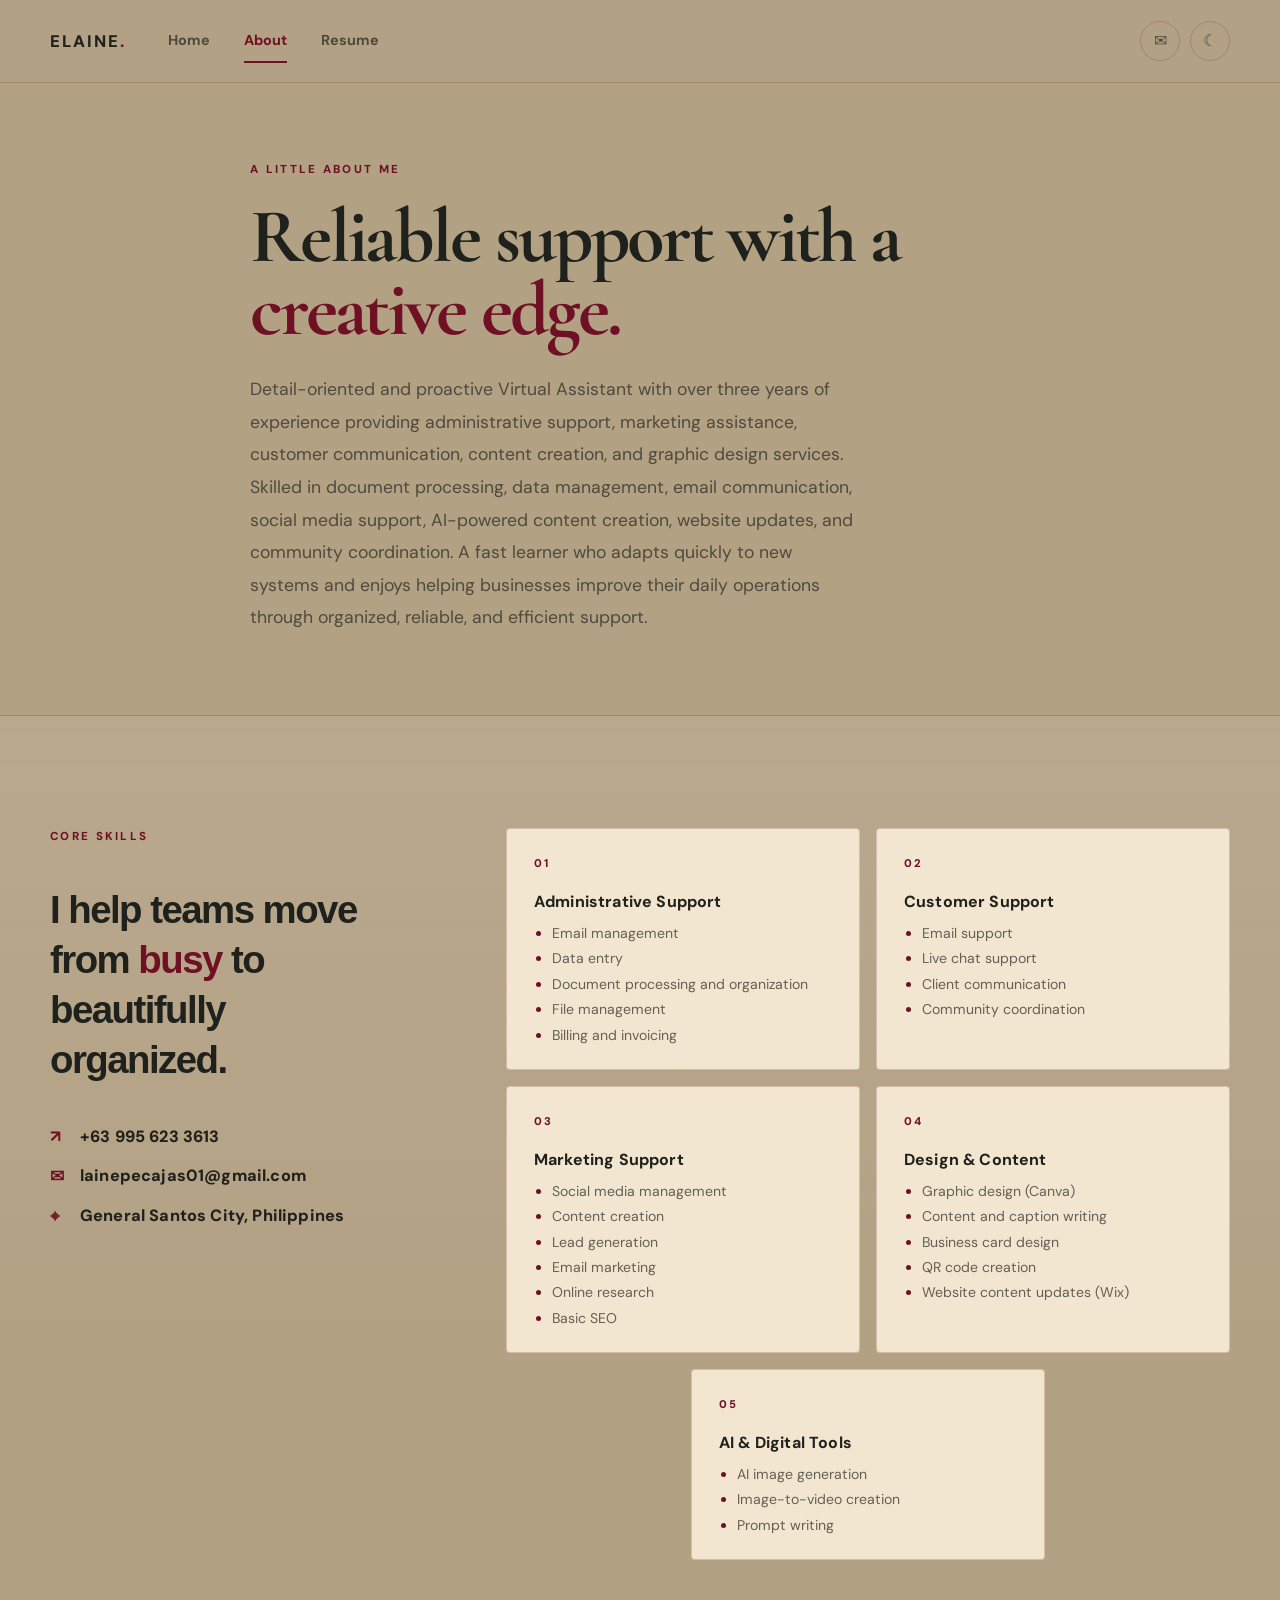
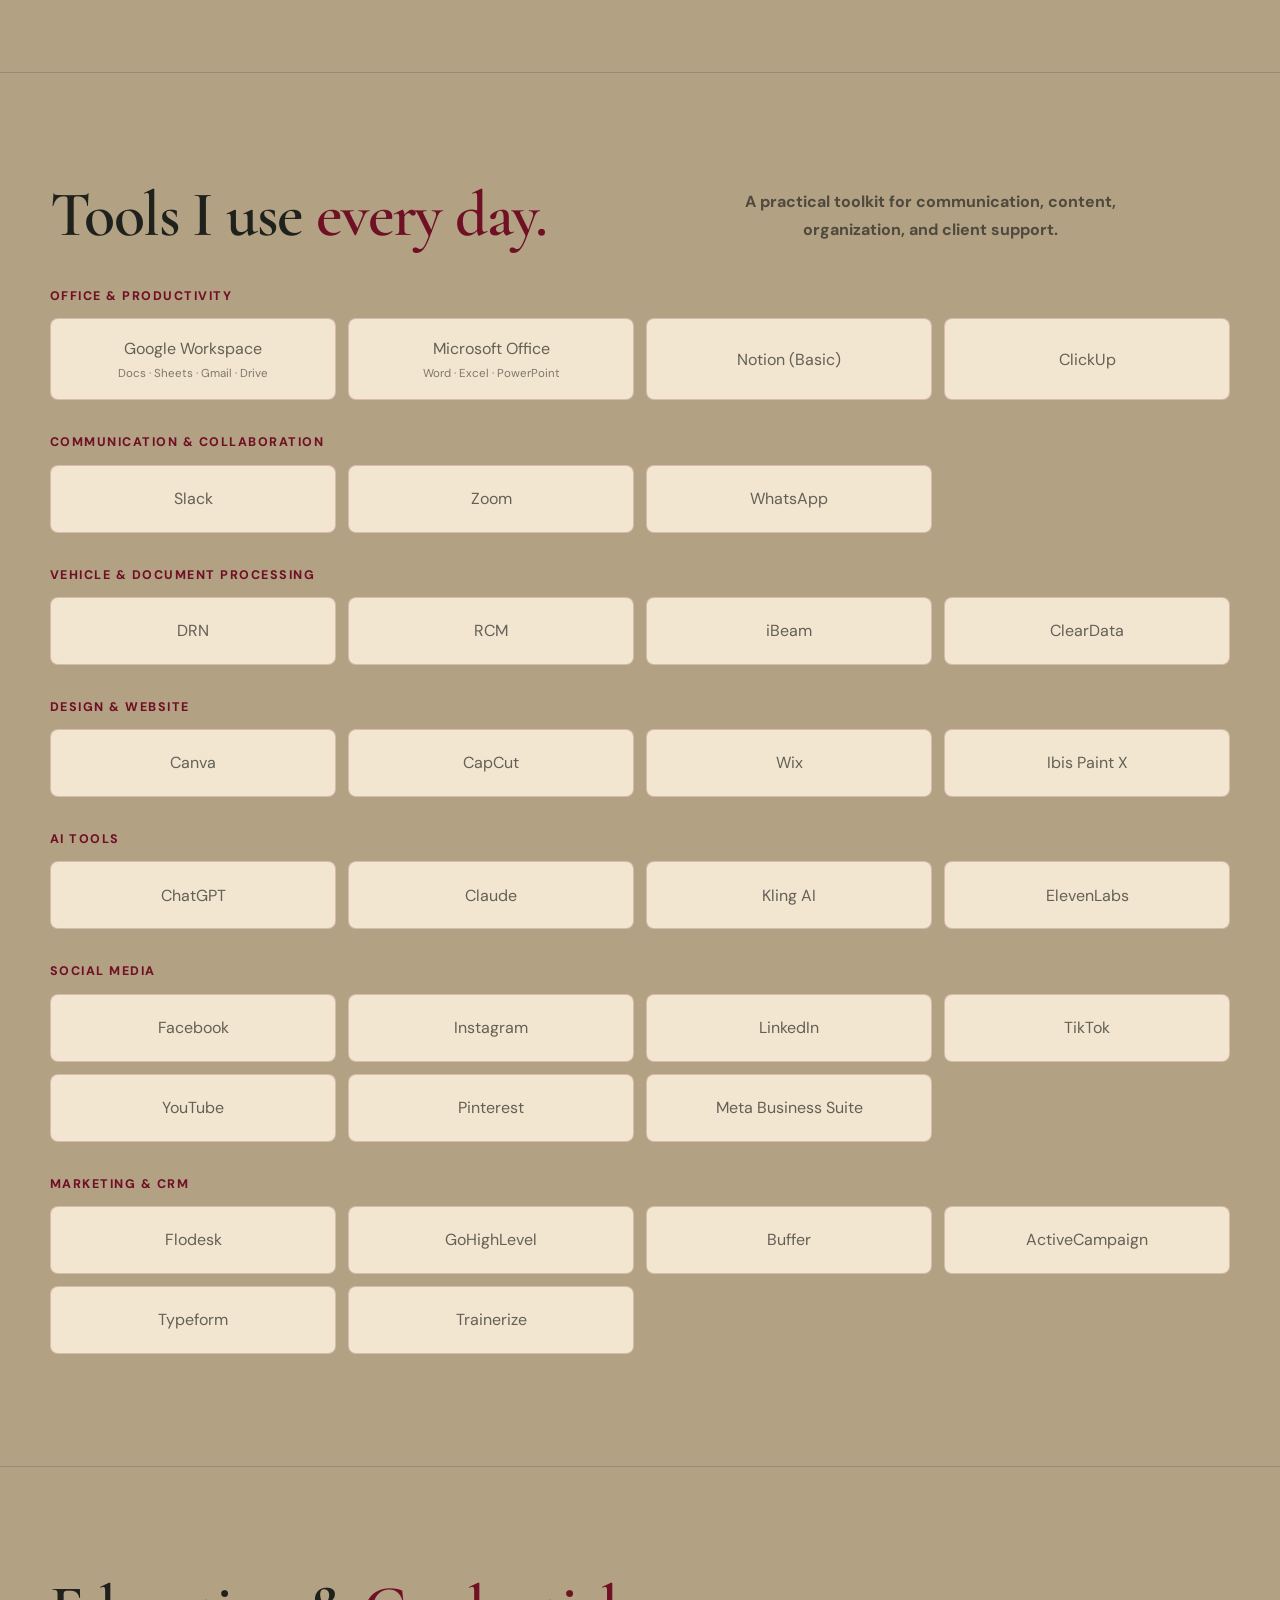
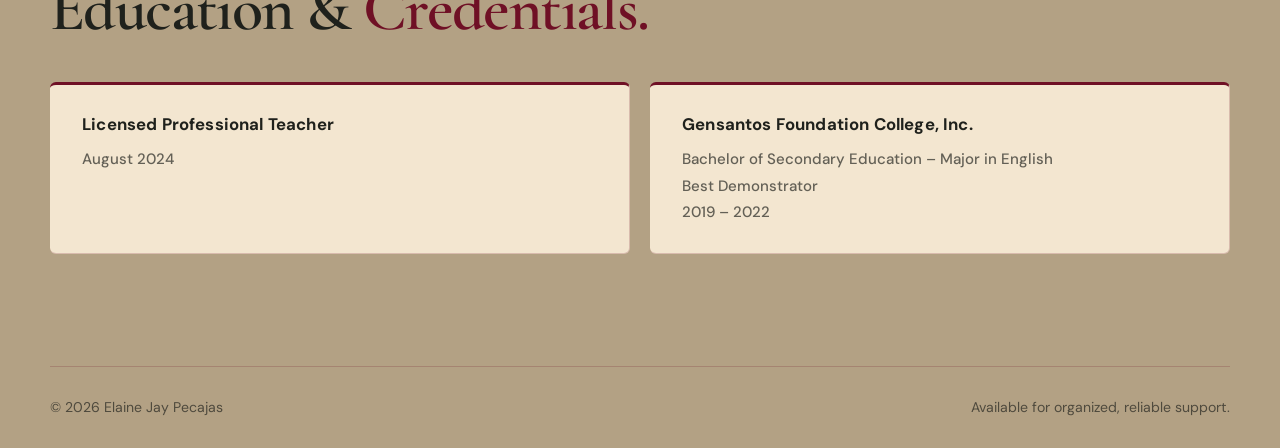
==== commit d19770d9: "Categorize tools and platforms" ====
--- a/about.html
+++ b/about.html
@@ -14,7 +14,7 @@
   <main class="page-main">
     <section class="page-intro container reveal"><div class="eyebrow">A little about me</div><h1>Reliable support with a <span class="accent">creative edge.</span></h1><p class="lead">Detail-oriented and proactive Virtual Assistant with over three years of experience providing administrative support, marketing assistance, customer communication, content creation, and graphic design services. Skilled in document processing, data management, email communication, social media support, AI-powered content creation, website updates, and community coordination. A fast learner who adapts quickly to new systems and enjoys helping businesses improve their daily operations through organized, reliable, and efficient support.</p></section>
     <section class="section skills-section"><div class="container about-grid"><div class="reveal"><div class="eyebrow">Core skills</div><p class="big-statement">I help teams move from <span>busy</span> to beautifully organized.</p><div class="contact-list"><a href="tel:+639956233613"><strong>↗</strong> +63 995 623 3613</a><a href="mailto:lainepecajas01@gmail.com"><strong>✉</strong> lainepecajas01@gmail.com</a><span><strong>⌖</strong> General Santos City, Philippines</span></div></div><div class="card-grid reveal delay-1"><article class="card"><span class="skill-index">01</span><h3>Administrative Support</h3><ul class="skill-list"><li>Email management</li><li>Data entry</li><li>Document processing and organization</li><li>File management</li><li>Billing and invoicing</li></ul></article><article class="card"><span class="skill-index">02</span><h3>Customer Support</h3><ul class="skill-list"><li>Email support</li><li>Live chat support</li><li>Client communication</li><li>Community coordination</li></ul></article><article class="card"><span class="skill-index">03</span><h3>Marketing Support</h3><ul class="skill-list"><li>Social media management</li><li>Content creation</li><li>Lead generation</li><li>Email marketing</li><li>Online research</li><li>Basic SEO</li></ul></article><article class="card"><span class="skill-index">04</span><h3>Design & Content</h3><ul class="skill-list"><li>Graphic design (Canva)</li><li>Content and caption writing</li><li>Business card design</li><li>QR code creation</li><li>Website content updates (Wix)</li></ul></article><article class="card"><span class="skill-index">05</span><h3>AI & Digital Tools</h3><ul class="skill-list"><li>AI image generation</li><li>Image-to-video creation</li><li>Prompt writing</li></ul></article></div></div></section>
-    <section class="section"><div class="container"><div class="section-head"><h2>Tools I use <span class="accent">every day.</span></h2><p>A practical toolkit for communication, content, organization, and client support.</p></div><div class="tool-grid reveal"><div class="tool">Google Workspace<br><small>Docs · Sheets · Gmail · Drive</small></div><div class="tool">Microsoft Office<br><small>Word · Excel · PowerPoint</small></div><div class="tool">Notion (Basic)</div><div class="tool">ClickUp</div><div class="tool">Slack</div><div class="tool">Zoom</div><div class="tool">WhatsApp</div><div class="tool">DRN</div><div class="tool">RCM</div><div class="tool">iBeam</div><div class="tool">ClearData</div><div class="tool">Canva</div><div class="tool">CapCut</div><div class="tool">Wix</div><div class="tool">Ibis Paint X</div><div class="tool">ChatGPT</div><div class="tool">Claude</div><div class="tool">Kling AI</div><div class="tool">ElevenLabs</div><div class="tool">Facebook</div><div class="tool">Instagram</div><div class="tool">LinkedIn</div><div class="tool">TikTok</div><div class="tool">YouTube</div><div class="tool">Pinterest</div><div class="tool">Meta Business Suite</div><div class="tool">Flodesk</div><div class="tool">GoHighLevel</div><div class="tool">Buffer</div><div class="tool">ActiveCampaign</div><div class="tool">Typeform</div><div class="tool">Trainerize</div></div></div></section>
+    <section class="section tools-section"><div class="container"><div class="section-head"><h2>Tools I use <span class="accent">every day.</span></h2><p>A practical toolkit for communication, content, organization, and client support.</p></div><div class="tool-categories reveal"><div class="tool-category"><h3>Office &amp; Productivity</h3><div class="tool-grid"><div class="tool">Google Workspace<br><small>Docs · Sheets · Gmail · Drive</small></div><div class="tool">Microsoft Office<br><small>Word · Excel · PowerPoint</small></div><div class="tool">Notion (Basic)</div><div class="tool">ClickUp</div></div></div><div class="tool-category"><h3>Communication &amp; Collaboration</h3><div class="tool-grid"><div class="tool">Slack</div><div class="tool">Zoom</div><div class="tool">WhatsApp</div></div></div><div class="tool-category"><h3>Vehicle &amp; Document Processing</h3><div class="tool-grid"><div class="tool">DRN</div><div class="tool">RCM</div><div class="tool">iBeam</div><div class="tool">ClearData</div></div></div><div class="tool-category"><h3>Design &amp; Website</h3><div class="tool-grid"><div class="tool">Canva</div><div class="tool">CapCut</div><div class="tool">Wix</div><div class="tool">Ibis Paint X</div></div></div><div class="tool-category"><h3>AI Tools</h3><div class="tool-grid"><div class="tool">ChatGPT</div><div class="tool">Claude</div><div class="tool">Kling AI</div><div class="tool">ElevenLabs</div></div></div><div class="tool-category"><h3>Social Media</h3><div class="tool-grid"><div class="tool">Facebook</div><div class="tool">Instagram</div><div class="tool">LinkedIn</div><div class="tool">TikTok</div><div class="tool">YouTube</div><div class="tool">Pinterest</div><div class="tool">Meta Business Suite</div></div></div><div class="tool-category"><h3>Marketing &amp; CRM</h3><div class="tool-grid"><div class="tool">Flodesk</div><div class="tool">GoHighLevel</div><div class="tool">Buffer</div><div class="tool">ActiveCampaign</div><div class="tool">Typeform</div><div class="tool">Trainerize</div></div></div></div></div></section>
     <section class="section"><div class="container"><div class="section-head"><h2>Education &amp; <span class="accent">Credentials.</span></h2></div><div class="education reveal"><article class="card"><h3>Licensed Professional Teacher</h3><p>August 2024</p></article><article class="card"><h3>Gensantos Foundation College, Inc.</h3><p>Bachelor of Secondary Education – Major in English<br>Best Demonstrator<br>2019 – 2022</p></article></div></div></section>
   </main>
   <footer class="site-footer container"><span>© 2026 Elaine Jay Pecajas</span><span>Available for organized, reliable support.</span></footer>
--- a/styles.css
+++ b/styles.css
@@ -104,6 +104,9 @@
 .filter:hover,.filter.active { border-color:var(--gold); color:var(--gold); background:rgba(176,141,59,.1); }
 .job.is-hidden { display:none; }
 .tool-grid { display:grid; grid-template-columns:repeat(4,1fr); gap:12px; }
+.tool-categories { display:grid; gap:34px; }
+.tool-category h3 { margin:0 0 14px; color:var(--accent); font:800 .78rem/1.3 'DM Sans',sans-serif; letter-spacing:.12em; text-transform:uppercase; }
+.tool-category .tool-grid { grid-template-columns:repeat(4,1fr); }
 .tool { position:relative; overflow:hidden; min-height:68px; display:grid; place-content:center; padding:17px 15px; text-align:center; color:var(--muted); border:1px solid var(--line); border-radius:8px; background:var(--surface); transition:transform .25s ease,color .25s ease,border-color .25s ease,box-shadow .25s ease,background .25s ease; }
 .tool small { display:block; margin-top:4px; font-size:.72rem; line-height:1.45; opacity:.82; }
 .tool::after { content:'↗'; position:absolute; right:12px; bottom:8px; color:var(--accent); font-size:.78rem; opacity:0; transform:translate(-5px,5px); transition:opacity .25s ease,transform .25s ease; }
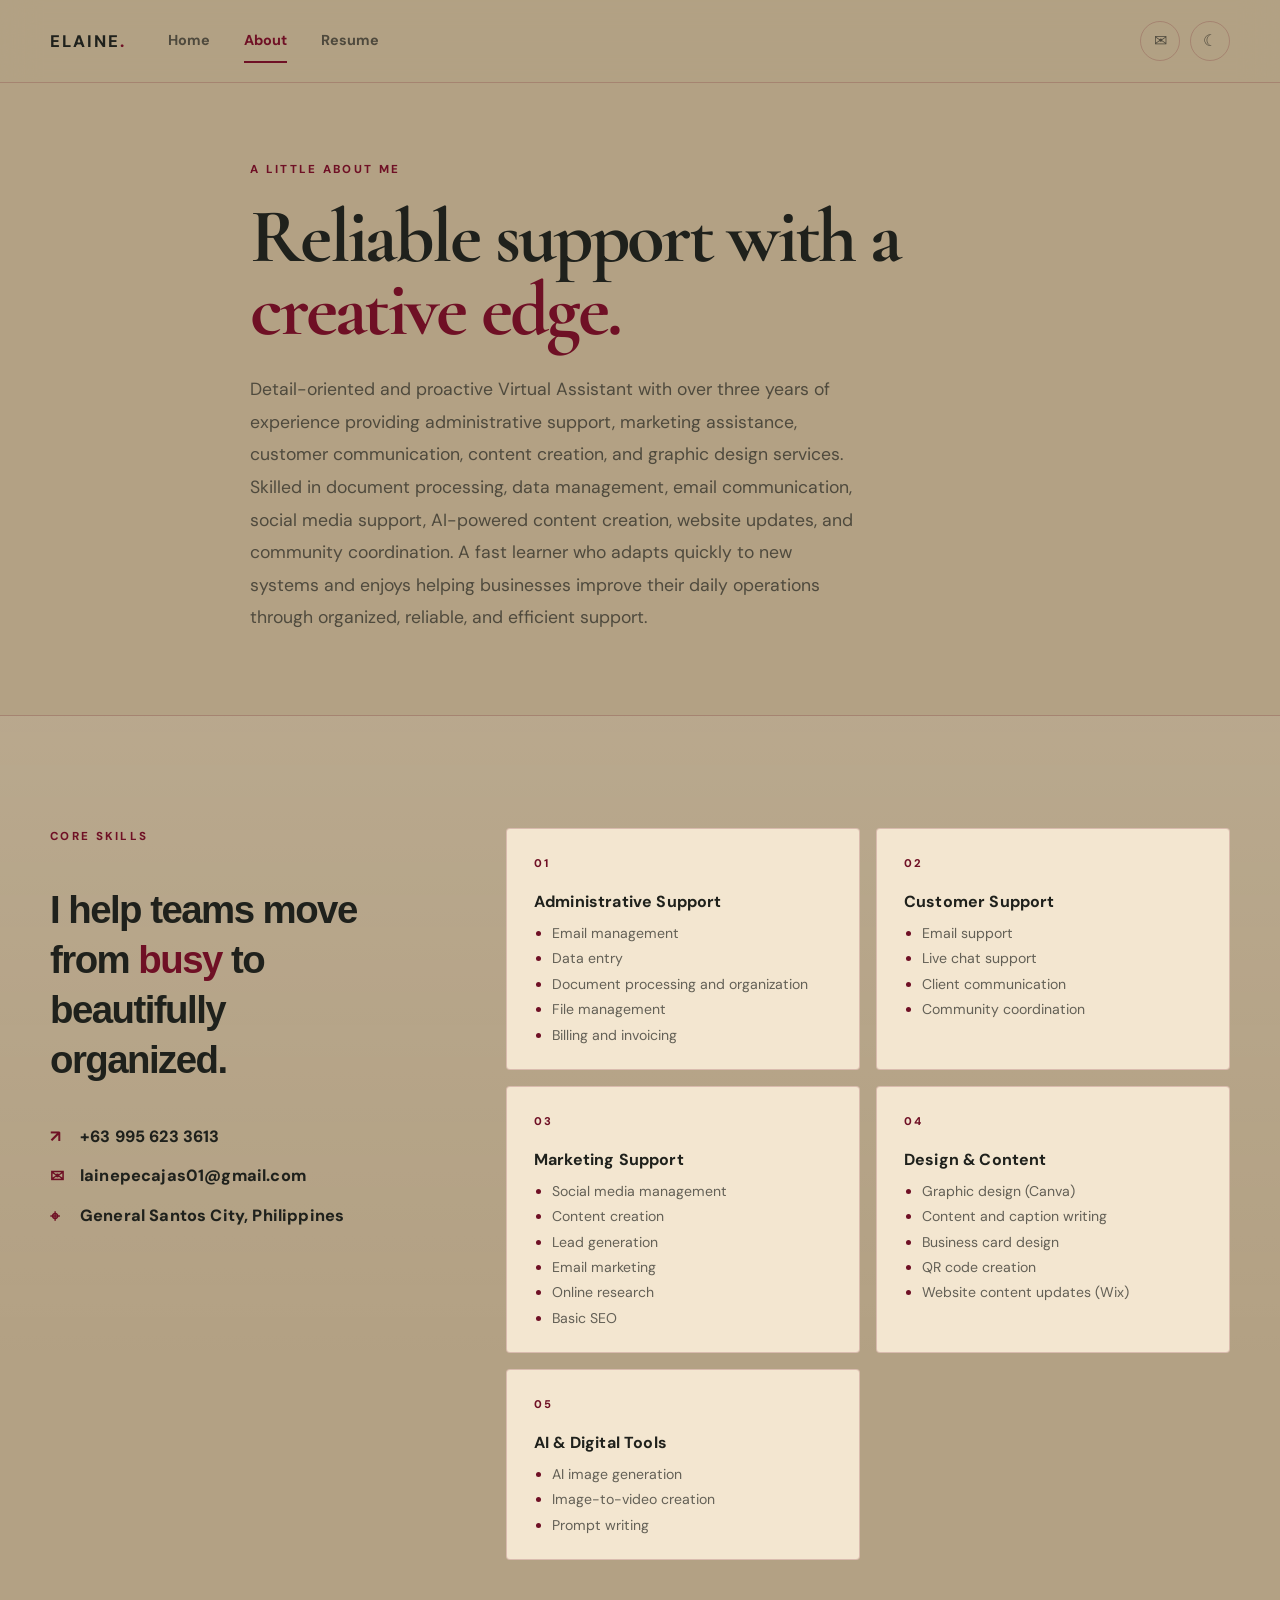
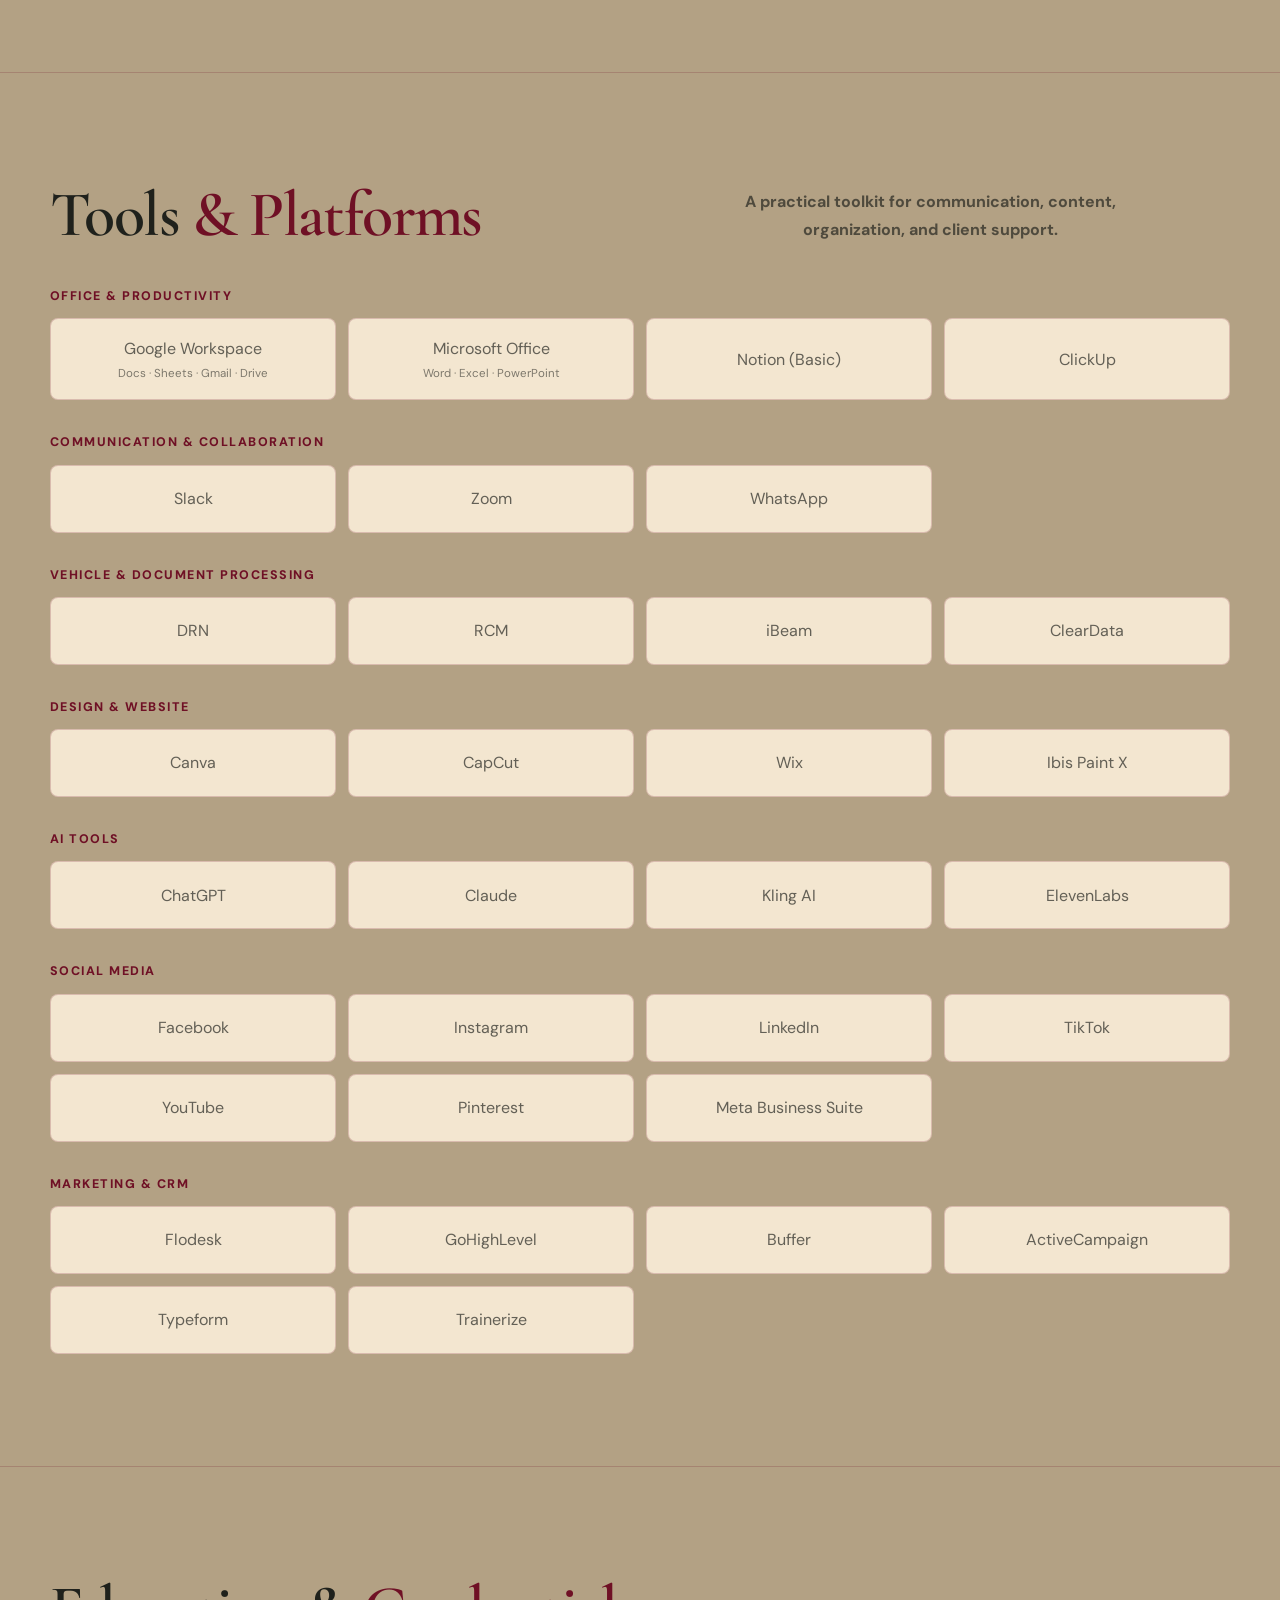
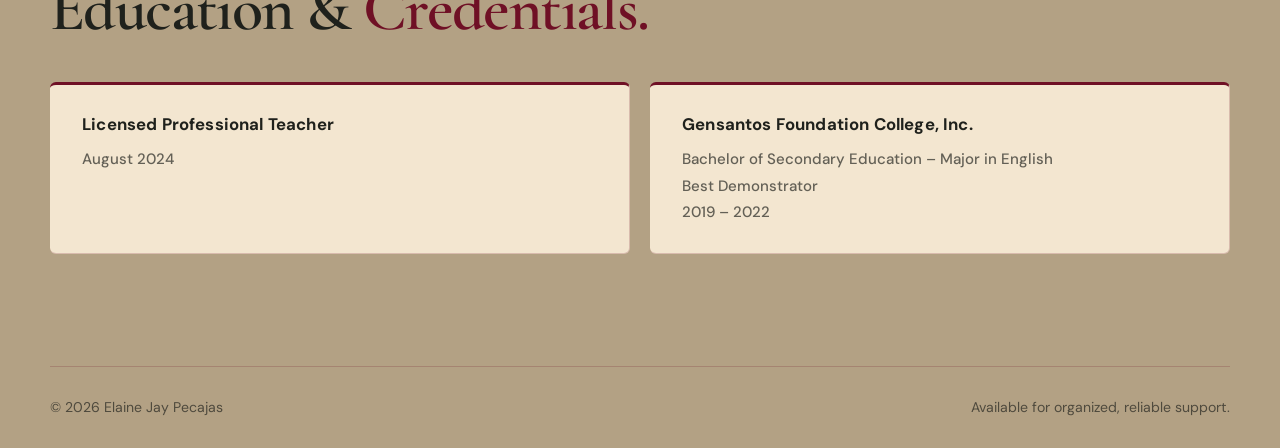
==== commit d5110ce0: "Rename tools section heading" ====
--- a/about.html
+++ b/about.html
@@ -14,7 +14,7 @@
   <main class="page-main">
     <section class="page-intro container reveal"><div class="eyebrow">A little about me</div><h1>Reliable support with a <span class="accent">creative edge.</span></h1><p class="lead">Detail-oriented and proactive Virtual Assistant with over three years of experience providing administrative support, marketing assistance, customer communication, content creation, and graphic design services. Skilled in document processing, data management, email communication, social media support, AI-powered content creation, website updates, and community coordination. A fast learner who adapts quickly to new systems and enjoys helping businesses improve their daily operations through organized, reliable, and efficient support.</p></section>
     <section class="section skills-section"><div class="container about-grid"><div class="reveal"><div class="eyebrow">Core skills</div><p class="big-statement">I help teams move from <span>busy</span> to beautifully organized.</p><div class="contact-list"><a href="tel:+639956233613"><strong>↗</strong> +63 995 623 3613</a><a href="mailto:lainepecajas01@gmail.com"><strong>✉</strong> lainepecajas01@gmail.com</a><span><strong>⌖</strong> General Santos City, Philippines</span></div></div><div class="card-grid reveal delay-1"><article class="card"><span class="skill-index">01</span><h3>Administrative Support</h3><ul class="skill-list"><li>Email management</li><li>Data entry</li><li>Document processing and organization</li><li>File management</li><li>Billing and invoicing</li></ul></article><article class="card"><span class="skill-index">02</span><h3>Customer Support</h3><ul class="skill-list"><li>Email support</li><li>Live chat support</li><li>Client communication</li><li>Community coordination</li></ul></article><article class="card"><span class="skill-index">03</span><h3>Marketing Support</h3><ul class="skill-list"><li>Social media management</li><li>Content creation</li><li>Lead generation</li><li>Email marketing</li><li>Online research</li><li>Basic SEO</li></ul></article><article class="card"><span class="skill-index">04</span><h3>Design & Content</h3><ul class="skill-list"><li>Graphic design (Canva)</li><li>Content and caption writing</li><li>Business card design</li><li>QR code creation</li><li>Website content updates (Wix)</li></ul></article><article class="card"><span class="skill-index">05</span><h3>AI & Digital Tools</h3><ul class="skill-list"><li>AI image generation</li><li>Image-to-video creation</li><li>Prompt writing</li></ul></article></div></div></section>
-    <section class="section tools-section"><div class="container"><div class="section-head"><h2>Tools I use <span class="accent">every day.</span></h2><p>A practical toolkit for communication, content, organization, and client support.</p></div><div class="tool-categories reveal"><div class="tool-category"><h3>Office &amp; Productivity</h3><div class="tool-grid"><div class="tool">Google Workspace<br><small>Docs · Sheets · Gmail · Drive</small></div><div class="tool">Microsoft Office<br><small>Word · Excel · PowerPoint</small></div><div class="tool">Notion (Basic)</div><div class="tool">ClickUp</div></div></div><div class="tool-category"><h3>Communication &amp; Collaboration</h3><div class="tool-grid"><div class="tool">Slack</div><div class="tool">Zoom</div><div class="tool">WhatsApp</div></div></div><div class="tool-category"><h3>Vehicle &amp; Document Processing</h3><div class="tool-grid"><div class="tool">DRN</div><div class="tool">RCM</div><div class="tool">iBeam</div><div class="tool">ClearData</div></div></div><div class="tool-category"><h3>Design &amp; Website</h3><div class="tool-grid"><div class="tool">Canva</div><div class="tool">CapCut</div><div class="tool">Wix</div><div class="tool">Ibis Paint X</div></div></div><div class="tool-category"><h3>AI Tools</h3><div class="tool-grid"><div class="tool">ChatGPT</div><div class="tool">Claude</div><div class="tool">Kling AI</div><div class="tool">ElevenLabs</div></div></div><div class="tool-category"><h3>Social Media</h3><div class="tool-grid"><div class="tool">Facebook</div><div class="tool">Instagram</div><div class="tool">LinkedIn</div><div class="tool">TikTok</div><div class="tool">YouTube</div><div class="tool">Pinterest</div><div class="tool">Meta Business Suite</div></div></div><div class="tool-category"><h3>Marketing &amp; CRM</h3><div class="tool-grid"><div class="tool">Flodesk</div><div class="tool">GoHighLevel</div><div class="tool">Buffer</div><div class="tool">ActiveCampaign</div><div class="tool">Typeform</div><div class="tool">Trainerize</div></div></div></div></div></section>
+    <section class="section tools-section"><div class="container"><div class="section-head"><h2>Tools <span class="accent">&amp; Platforms</span></h2><p>A practical toolkit for communication, content, organization, and client support.</p></div><div class="tool-categories reveal"><div class="tool-category"><h3>Office &amp; Productivity</h3><div class="tool-grid"><div class="tool">Google Workspace<br><small>Docs · Sheets · Gmail · Drive</small></div><div class="tool">Microsoft Office<br><small>Word · Excel · PowerPoint</small></div><div class="tool">Notion (Basic)</div><div class="tool">ClickUp</div></div></div><div class="tool-category"><h3>Communication &amp; Collaboration</h3><div class="tool-grid"><div class="tool">Slack</div><div class="tool">Zoom</div><div class="tool">WhatsApp</div></div></div><div class="tool-category"><h3>Vehicle &amp; Document Processing</h3><div class="tool-grid"><div class="tool">DRN</div><div class="tool">RCM</div><div class="tool">iBeam</div><div class="tool">ClearData</div></div></div><div class="tool-category"><h3>Design &amp; Website</h3><div class="tool-grid"><div class="tool">Canva</div><div class="tool">CapCut</div><div class="tool">Wix</div><div class="tool">Ibis Paint X</div></div></div><div class="tool-category"><h3>AI Tools</h3><div class="tool-grid"><div class="tool">ChatGPT</div><div class="tool">Claude</div><div class="tool">Kling AI</div><div class="tool">ElevenLabs</div></div></div><div class="tool-category"><h3>Social Media</h3><div class="tool-grid"><div class="tool">Facebook</div><div class="tool">Instagram</div><div class="tool">LinkedIn</div><div class="tool">TikTok</div><div class="tool">YouTube</div><div class="tool">Pinterest</div><div class="tool">Meta Business Suite</div></div></div><div class="tool-category"><h3>Marketing &amp; CRM</h3><div class="tool-grid"><div class="tool">Flodesk</div><div class="tool">GoHighLevel</div><div class="tool">Buffer</div><div class="tool">ActiveCampaign</div><div class="tool">Typeform</div><div class="tool">Trainerize</div></div></div></div></div></section>
     <section class="section"><div class="container"><div class="section-head"><h2>Education &amp; <span class="accent">Credentials.</span></h2></div><div class="education reveal"><article class="card"><h3>Licensed Professional Teacher</h3><p>August 2024</p></article><article class="card"><h3>Gensantos Foundation College, Inc.</h3><p>Bachelor of Secondary Education – Major in English<br>Best Demonstrator<br>2019 – 2022</p></article></div></div></section>
   </main>
   <footer class="site-footer container"><span>© 2026 Elaine Jay Pecajas</span><span>Available for organized, reliable support.</span></footer>
--- a/styles.css
+++ b/styles.css
@@ -70,7 +70,7 @@
 .card-grid { display:grid; grid-template-columns:repeat(6,minmax(0,1fr)); gap:16px; }
 .card { padding:25px; border:1px solid var(--line); border-radius:4px; background:var(--surface); transition:transform .25s ease,border-color .25s ease,background .25s ease; }
 .card-grid .card { grid-column:span 3; min-height:184px; padding:26px 27px 24px; }
-.card-grid .card:nth-child(5) { grid-column:1 / -1; width:calc(50% - 8px); justify-self:center; }
+.card-grid .card:nth-child(5) { grid-column:span 3; width:auto; justify-self:stretch; }
 .skill-index { display:block; margin-bottom:19px; color:var(--accent); font-size:.7rem; font-weight:800; letter-spacing:.14em; }
 .card-grid .card { position:relative; overflow:hidden; transition:transform .25s ease,color .25s ease,border-color .25s ease,box-shadow .25s ease,background .25s ease; }
 .card-grid .card::after { content:'↗'; position:absolute; right:14px; bottom:10px; color:var(--accent); font-size:.78rem; opacity:0; transform:translate(-5px,5px); transition:opacity .25s ease,transform .25s ease; }
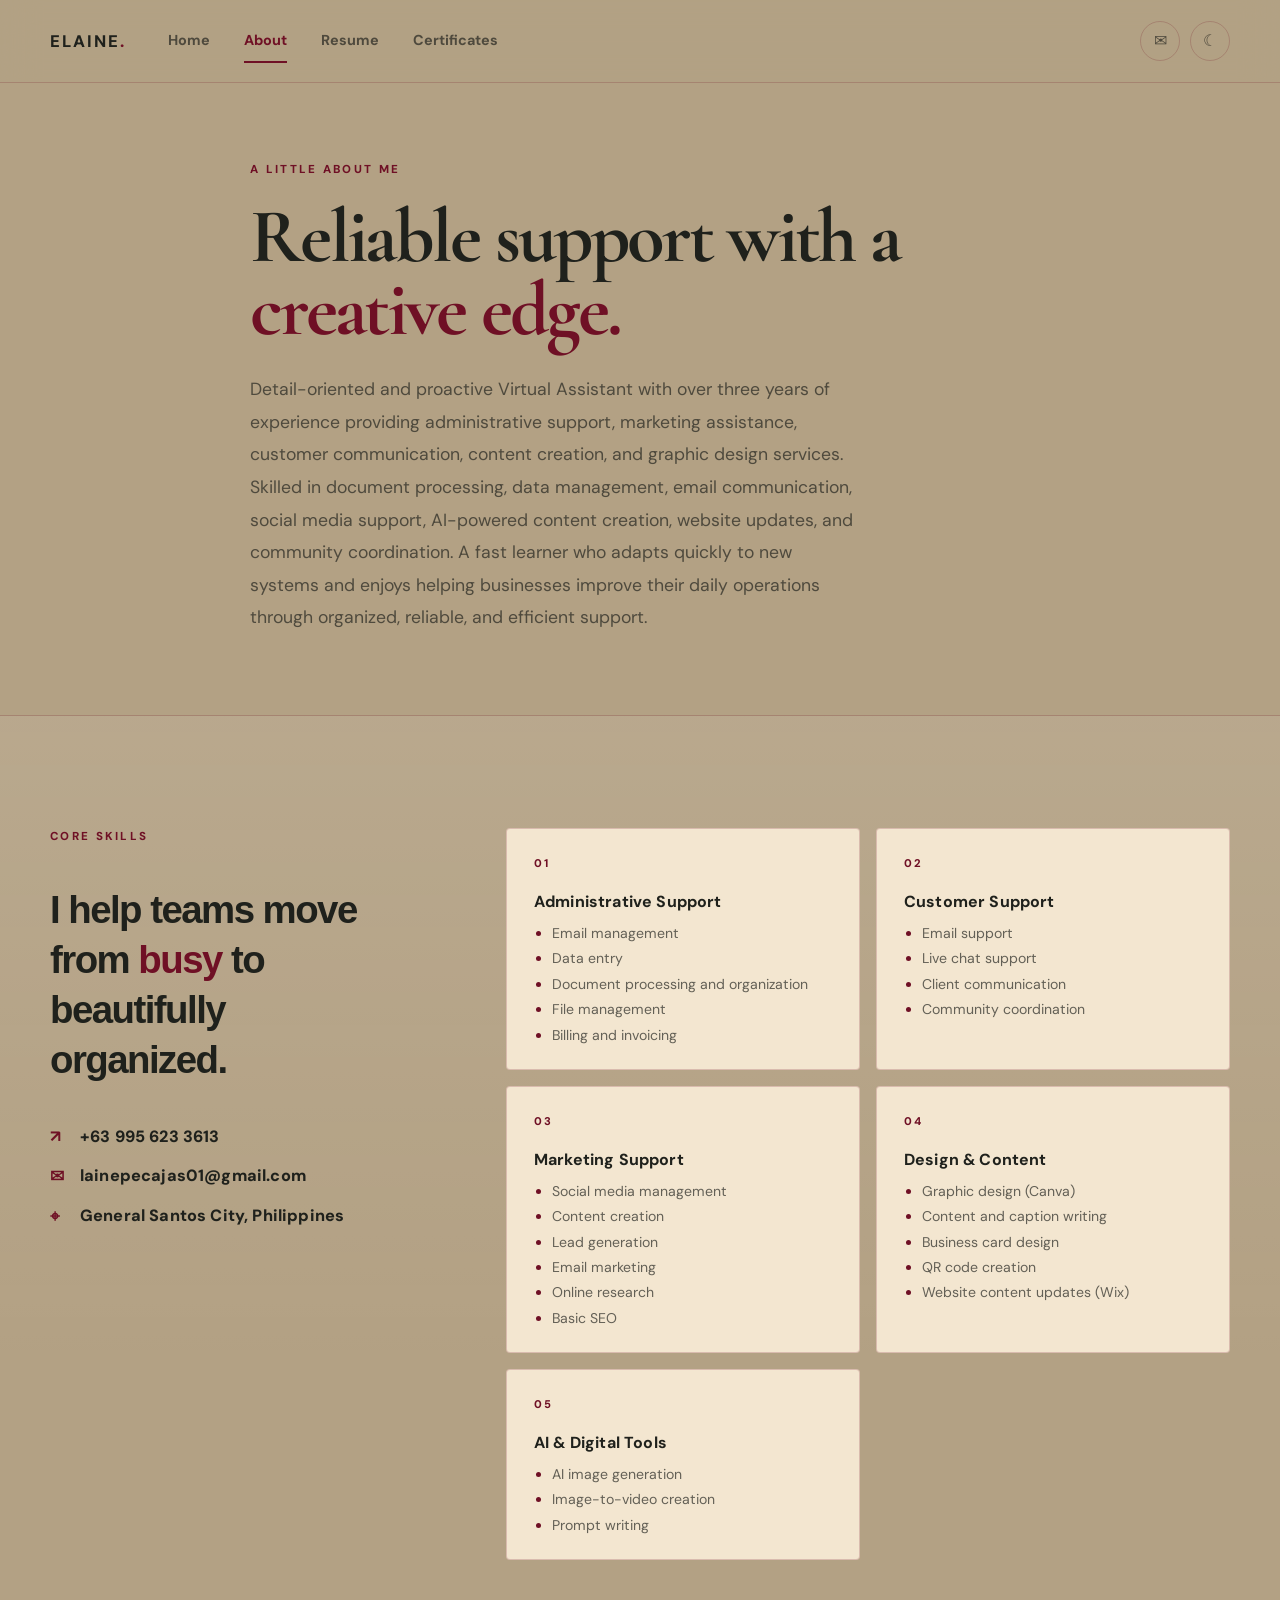
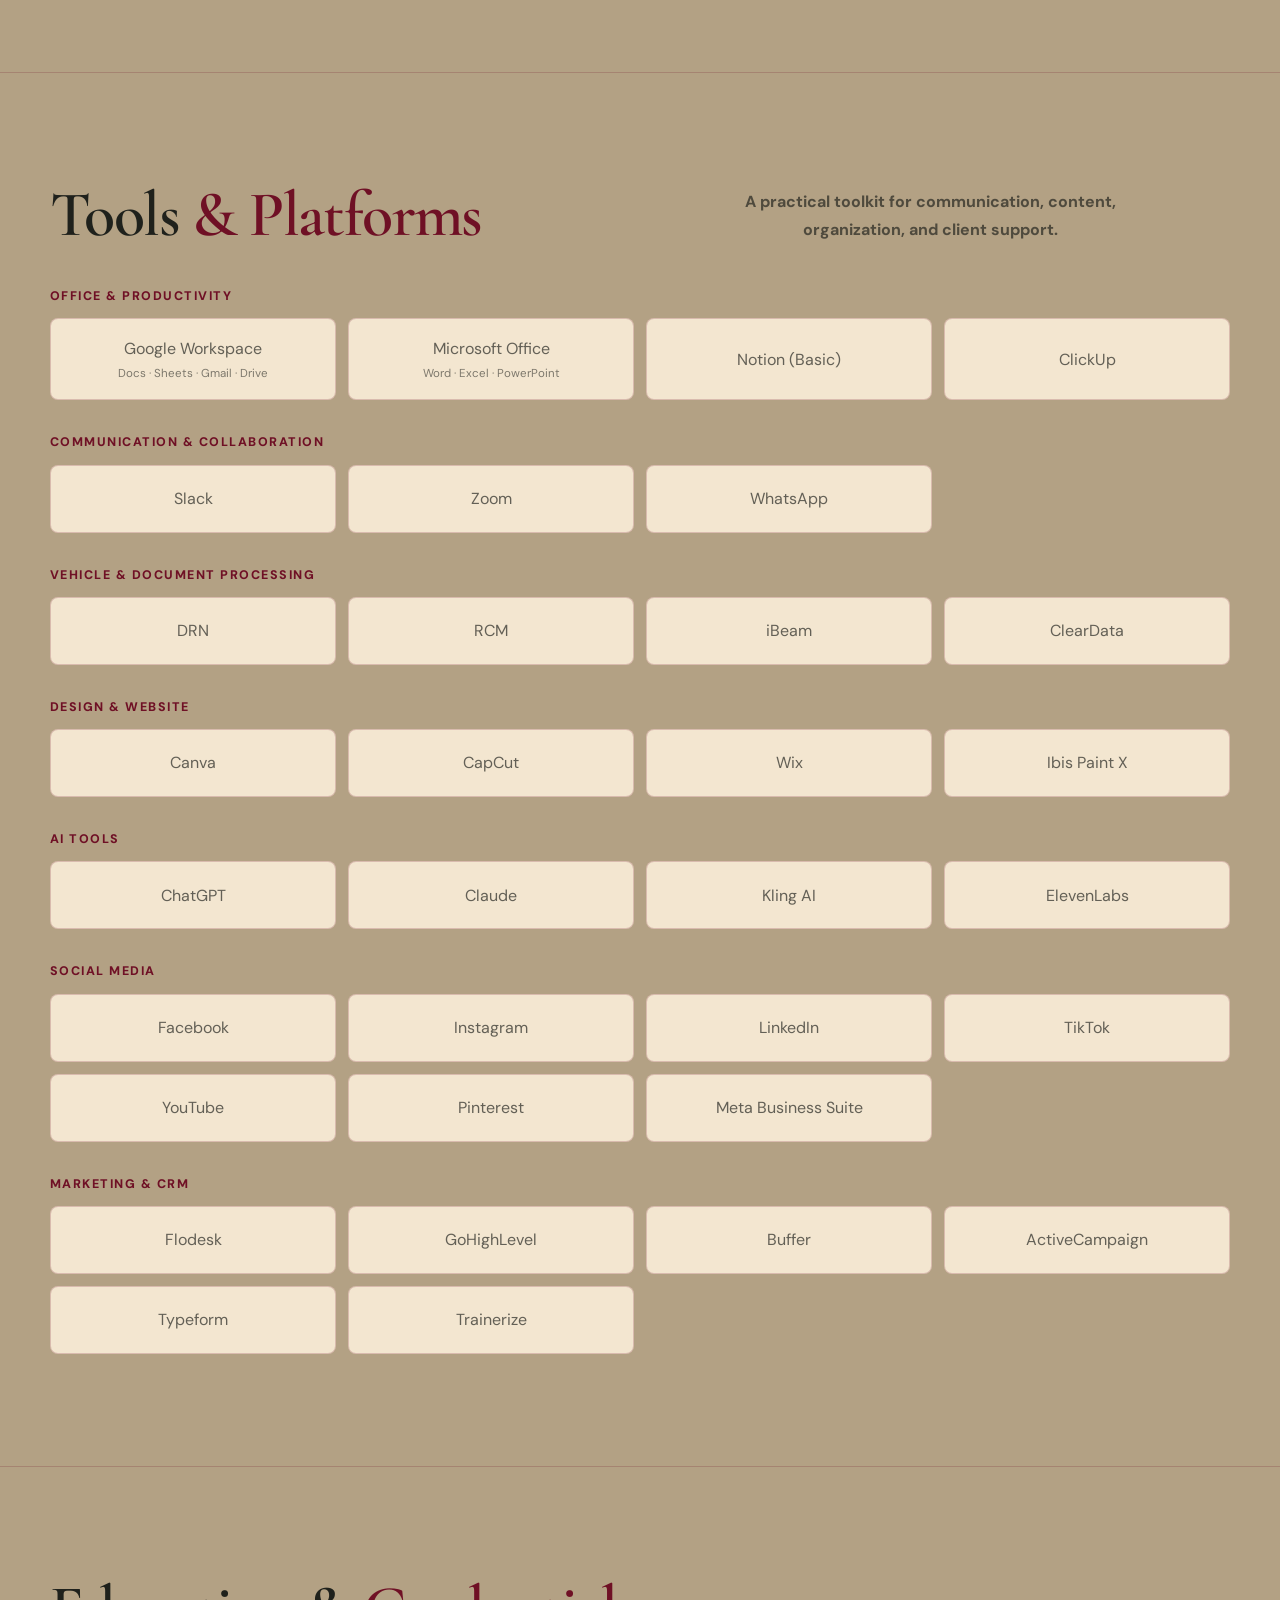
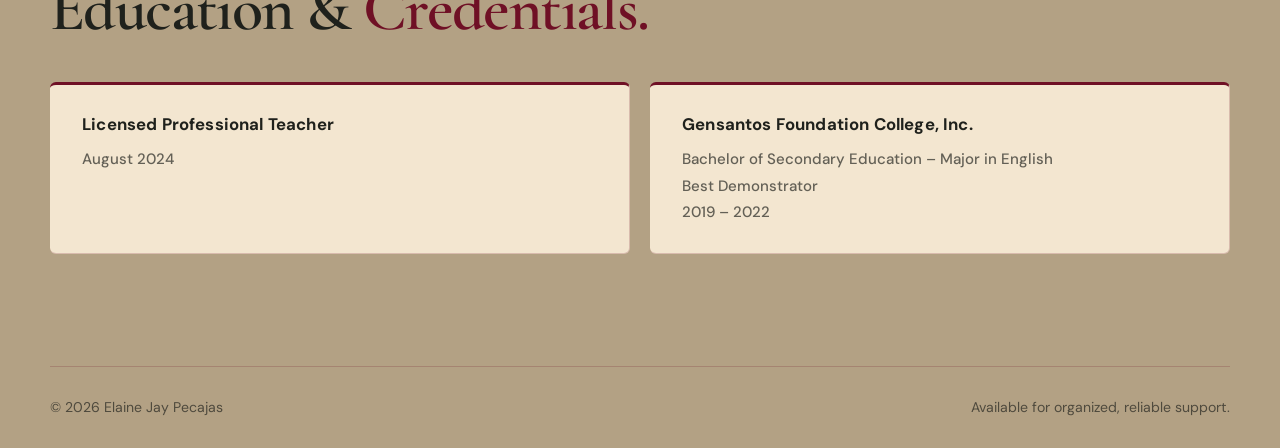
==== commit 024beb97: "Add certificates gallery and image viewer" ====
--- a/about.html
+++ b/about.html
@@ -8,7 +8,7 @@
 </head>
 <body>
   <header class="site-header"><nav class="nav container" aria-label="Main navigation">
-    <a class="brand" href="index.html">ELAINE<span>.</span></a><div class="nav-links"><a href="index.html">Home</a><a class="active" href="about.html">About</a><a href="resume.html">Resume</a></div>
+    <a class="brand" href="index.html">ELAINE<span>.</span></a><div class="nav-links"><a href="index.html">Home</a><a class="active" href="about.html">About</a><a href="resume.html">Resume</a><a href="certificates.html">Certificates</a></div>
     <div class="nav-actions"><a class="icon-button" href="mailto:lainepecajas01@gmail.com" aria-label="Email Elaine">✉</a><button class="icon-button" id="theme-toggle" type="button" aria-label="Switch to light mode">☼</button><button class="icon-button menu-button" id="menu-toggle" type="button" aria-label="Open navigation menu" aria-expanded="false">☰</button></div>
   </nav></header>
   <main class="page-main">
--- a/styles.css
+++ b/styles.css
@@ -93,8 +93,8 @@
 .job-company,.job ul { color:var(--muted); } .job-company { margin:7px 0 15px; } .job ul { margin:0; padding-left:20px; line-height:1.75; }
 .job-top + ul { margin-top:10px; }
 .job-subtitle { color:var(--text); font-weight:800; }
-.social-subtitle { display:inline-block; margin-bottom:0; }
-.secondary-date { float:right; margin-top:7px; }
+.social-subtitle { display:block; margin-bottom:0; }
+.secondary-date { display:block; margin-top:7px; text-align:left; }
 .secondary-date + ul { clear:both; }
 .date { color:var(--accent); white-space:nowrap; font-size:.78rem; font-weight:800; letter-spacing:.03em; }
 .resume-tools { display:flex; align-items:center; justify-content:space-between; gap:18px; margin:0 auto 34px; max-width:1040px; }
@@ -118,6 +118,17 @@
 .education .card { min-height:155px; padding:28px 32px; border-top:3px solid var(--accent); border-left:0; border-radius:6px; background:var(--surface); }
 .education .card h3 { margin-bottom:11px; font:700 1.05rem/1.35 'DM Sans',sans-serif; letter-spacing:.01em; }
 .education .card p { margin:0; color:var(--muted); font-size:.94rem; line-height:1.75; }
+.certificate-grid { display:grid; grid-template-columns:repeat(2,minmax(0,1fr)); gap:24px; max-width:1040px; margin:0 auto; }
+.certificate-card { margin:0; padding:14px 14px 18px; border:1px solid var(--line); border-radius:8px; background:var(--surface); box-shadow:0 12px 28px rgba(31,33,28,.1); transition:transform .25s ease,border-color .25s ease,box-shadow .25s ease; }
+.certificate-card:hover { transform:translateY(-5px); border-color:var(--gold); box-shadow:var(--shadow); }
+.certificate-card a { display:block; cursor:zoom-in; }
+.certificate-card img { display:block; width:100%; aspect-ratio:1.414/1; object-fit:cover; object-position:center; border-radius:3px; background:var(--surface-2); }
+.certificate-viewer { position:fixed; z-index:50; inset:0; display:grid; place-items:center; padding:36px; background:rgba(15,16,13,.88); }
+.certificate-viewer[hidden] { display:none; }
+.certificate-viewer img { max-width:min(100%,1100px); max-height:calc(100vh - 72px); width:auto; height:auto; object-fit:contain; box-shadow:0 20px 60px rgba(0,0,0,.4); }
+.certificate-close { position:absolute; top:18px; right:22px; width:44px; height:44px; display:grid; place-items:center; border:1px solid rgba(255,253,248,.45); border-radius:50%; color:var(--white); background:rgba(0,0,0,.25); font-size:1.9rem; line-height:1; cursor:pointer; }
+.certificate-close:hover { color:var(--gold-soft); border-color:var(--gold-soft); }
+body.viewer-open { overflow:hidden; }
 .site-footer { border-top:1px solid var(--line); padding:29px 0; color:var(--muted); font-size:.88rem; display:flex; justify-content:space-between; gap:18px; }
 .reveal { animation:rise .8s both; } .delay-1 { animation-delay:.12s; } .delay-2 { animation-delay:.22s; }
 .home-page { height:100vh; overflow:hidden; }
@@ -129,7 +140,7 @@
 .home-page .site-footer { display:none; }
 @keyframes rise { from { opacity:0; transform:translateY(18px); } to { opacity:1; transform:translateY(0); } }
 @keyframes float { 0%,100% { transform:translateY(0); } 50% { transform:translateY(-10px); } }
-@media (max-width:820px) { .home-page{height:auto;overflow:visible}.home-page .page-main{height:auto;min-height:calc(100vh - 72px)}.home-page .page-hero{height:auto;grid-template-columns:1fr}.home-page h1{font-size:3rem}.home-page .hello-line{white-space:nowrap}.home-page .site-footer{display:block}.container{width:min(100% - 32px,620px)} .nav{height:72px;gap:18px}.brand{display:block;margin-right:auto}.menu-button{display:grid}.nav-links{position:absolute;top:72px;left:16px;right:16px;display:grid;gap:0;padding:8px;border:1px solid var(--line);border-radius:12px;background:var(--surface);box-shadow:var(--shadow);opacity:0;pointer-events:none;transform:translateY(-8px);transition:.2s ease}.nav-links.open{opacity:1;pointer-events:auto;transform:translateY(0)}.nav-links a{font-size:.86rem;padding:13px 14px;border-radius:7px}.nav-links a::after{display:none}.nav-links a:hover,.nav-links a.active{background:var(--surface-2)}.page-hero{grid-template-columns:1fr;padding:76px 0 78px;gap:28px}.visual{min-height:390px}.section{padding:76px 0}.about-grid{grid-template-columns:1fr;gap:42px}.section-head{display:block}.section-head p{margin-top:16px}.tool-grid{grid-template-columns:repeat(2,1fr)}.resume-tools{display:block}.filters{margin-top:12px} }
-@media (max-width:520px) { .nav-actions a{display:none}.nav{justify-content:space-between}.page-intro{padding:72px 0 48px}.page-intro h1{font-size:3.5rem}h1{font-size:3.65rem}.profile-art{width:78%}.float-label{padding:10px 12px;font-size:.82rem}.label-one{right:-2px}.label-two{left:-2px}.card-grid,.education{grid-template-columns:1fr}.card-grid .card,.card-grid .card:nth-child(5){grid-column:1;width:auto}.job-top{display:block}.date{display:block;margin-top:9px}.job-card{padding:21px}.site-footer{display:block;line-height:1.8}.site-footer span{display:block}.back-top{right:16px;bottom:16px} }
-@media print { .site-header,.actions,.float-label,.site-footer,.resume-tools{display:none}.page-intro{padding:20px 0 12px}.page-intro h1{font-size:32pt}.page-intro .lead{font-size:10pt}.section{padding:18px 0}.timeline{gap:12px}.timeline::before,.job::before{display:none}.job{padding-left:0;break-inside:avoid}.job-card,.card,.tool{background:#fff;color:#111}.job-card{padding:0 0 14px;border:0;border-radius:0;box-shadow:none}.job-top{display:block;margin-bottom:7px;padding:5px 8px;background:#d1ccc3}.job h3{font-size:10pt}.date{display:block;margin:5px 0 9px 8px;color:#443b2e;font-style:italic;font-size:9pt}.job-company{margin:8px 0 3px;color:#111;font-weight:700}.job ul{font-size:9pt;line-height:1.45}.social-subtitle{display:inline-block}.secondary-date{float:right;display:block;margin-top:8px}.job-subtitle{margin-top:9px} }
+@media (max-width:820px) { .home-page{height:auto;overflow:visible}.home-page .page-main{height:auto;min-height:calc(100vh - 72px)}.home-page .page-hero{height:auto;grid-template-columns:1fr}.home-page h1{font-size:3rem}.home-page .hello-line{white-space:nowrap}.home-page .site-footer{display:block}.container{width:min(100% - 32px,620px)} .nav{height:72px;gap:18px}.brand{display:block;margin-right:auto}.menu-button{display:grid}.nav-links{position:absolute;top:72px;left:16px;right:16px;display:grid;gap:0;padding:8px;border:1px solid var(--line);border-radius:12px;background:var(--surface);box-shadow:var(--shadow);opacity:0;pointer-events:none;transform:translateY(-8px);transition:.2s ease}.nav-links.open{opacity:1;pointer-events:auto;transform:translateY(0)}.nav-links a{font-size:.86rem;padding:13px 14px;border-radius:7px}.nav-links a::after{display:none}.nav-links a:hover,.nav-links a.active{background:var(--surface-2)}.page-hero{grid-template-columns:1fr;padding:76px 0 78px;gap:28px}.visual{min-height:390px}.section{padding:76px 0}.about-grid{grid-template-columns:1fr;gap:42px}.section-head{display:block}.section-head p{margin-top:16px}.tool-grid{grid-template-columns:repeat(2,1fr)}.resume-tools{display:block}.filters{margin-top:12px}.secondary-date{float:none;display:block;clear:both;margin:8px 0 10px;text-align:left}.secondary-date + ul{clear:none}.certificate-grid{grid-template-columns:1fr;gap:18px} }
+@media (max-width:520px) { .nav-actions a{display:none}.nav{justify-content:space-between}.page-intro{padding:72px 0 48px}.page-intro h1{font-size:3.5rem}h1{font-size:3.65rem}.profile-art{width:78%}.float-label{padding:10px 12px;font-size:.82rem}.label-one{right:-2px}.label-two{left:-2px}.card-grid,.education{grid-template-columns:1fr}.card-grid .card,.card-grid .card:nth-child(5){grid-column:1;width:auto}.job-top{display:block}.date{display:block;margin-top:9px}.job-card{padding:21px}.site-footer{display:block;line-height:1.8}.site-footer span{display:block}.back-top{right:16px;bottom:16px}.certificate-viewer{padding:18px}.certificate-viewer img{max-height:calc(100vh - 100px)}.certificate-close{top:12px;right:12px} }
+@media print { .site-header,.actions,.float-label,.site-footer,.resume-tools{display:none}.page-intro{padding:20px 0 12px}.page-intro h1{font-size:32pt}.page-intro .lead{font-size:10pt}.section{padding:18px 0}.timeline{gap:12px}.timeline::before,.job::before{display:none}.job{padding-left:0;break-inside:avoid}.job-card,.card,.tool{background:#fff;color:#111}.job-card{padding:0 0 14px;border:0;border-radius:0;box-shadow:none}.job-top{display:block;margin-bottom:7px;padding:5px 8px;background:#d1ccc3}.job h3{font-size:10pt}.date{display:block;margin:5px 0 9px 8px;color:#443b2e;font-style:italic;font-size:9pt}.job-company{margin:8px 0 3px;color:#111;font-weight:700}.job ul{font-size:9pt;line-height:1.45}.social-subtitle{display:block}.secondary-date{float:none;display:block;margin:5px 0 9px 8px;text-align:left}.job-subtitle{margin-top:9px} }
 @media (prefers-reduced-motion:reduce) { *,*::before,*::after { animation-duration:.01ms!important; transition-duration:.01ms!important; scroll-behavior:auto!important; } }
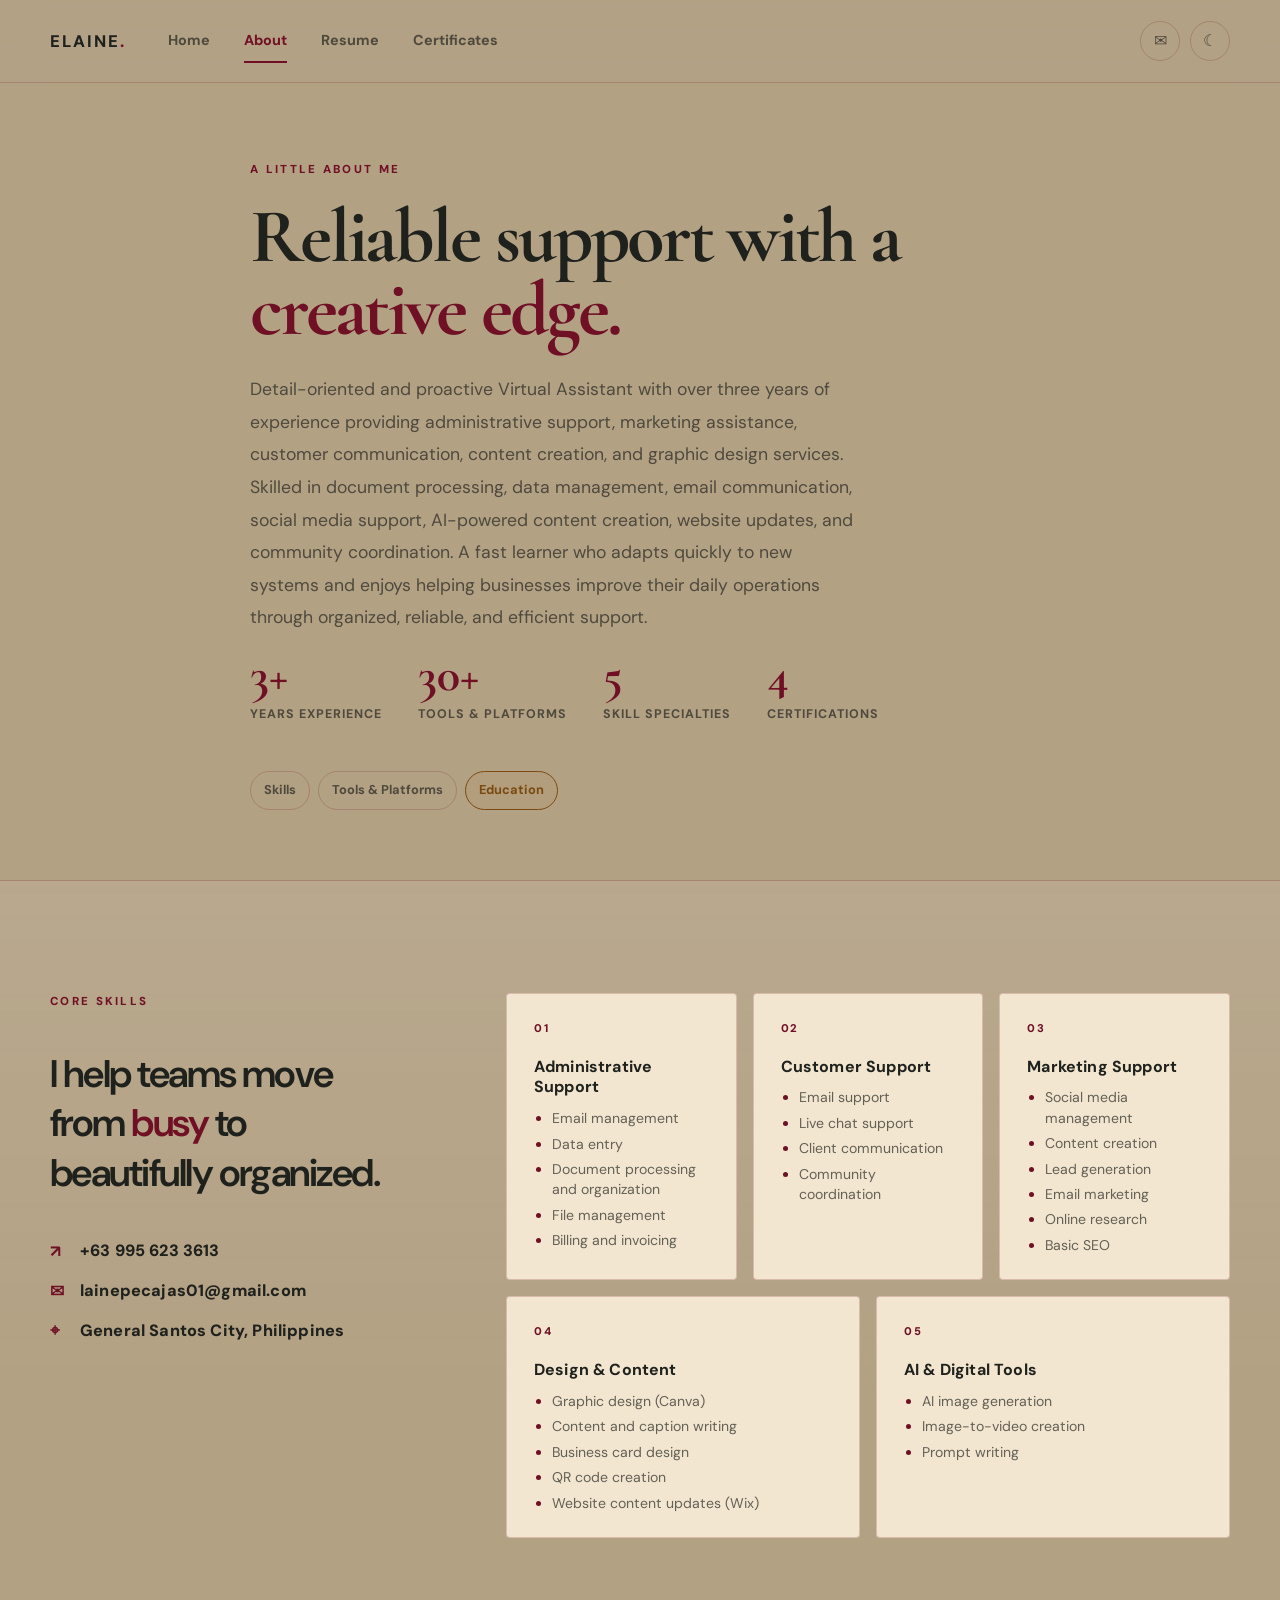
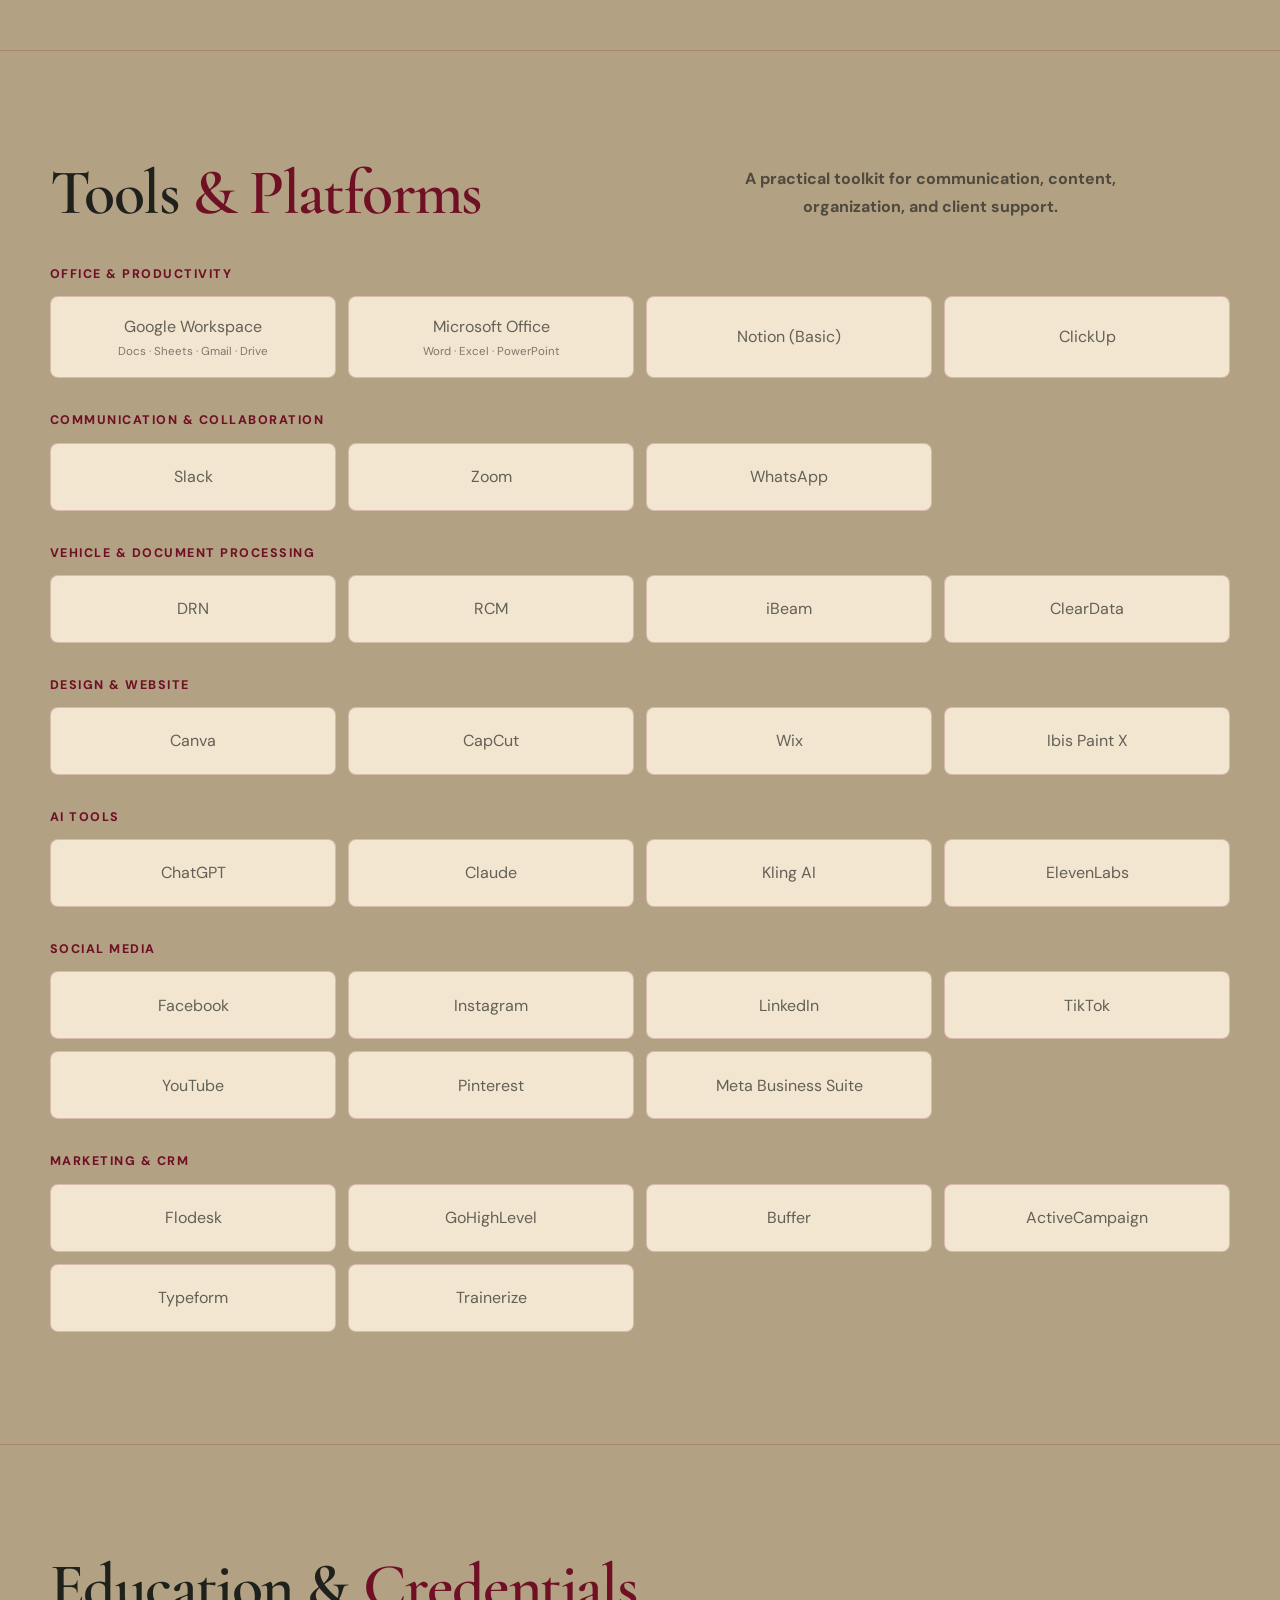
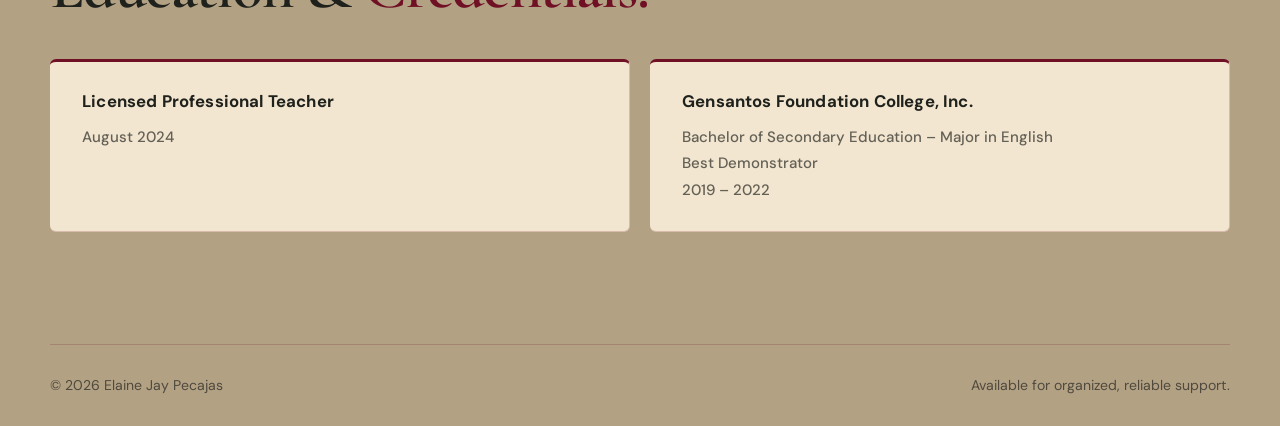
==== commit 8f063dcc: "Fix layout bugs and add interactive polish Rebalance the About skill-card grid, fix a specificity bu" ====
--- a/about.html
+++ b/about.html
@@ -9,13 +9,16 @@
 <body>
   <header class="site-header"><nav class="nav container" aria-label="Main navigation">
     <a class="brand" href="index.html">ELAINE<span>.</span></a><div class="nav-links"><a href="index.html">Home</a><a class="active" href="about.html">About</a><a href="resume.html">Resume</a><a href="certificates.html">Certificates</a></div>
-    <div class="nav-actions"><a class="icon-button" href="mailto:lainepecajas01@gmail.com" aria-label="Email Elaine">✉</a><button class="icon-button" id="theme-toggle" type="button" aria-label="Switch to light mode">☼</button><button class="icon-button menu-button" id="menu-toggle" type="button" aria-label="Open navigation menu" aria-expanded="false">☰</button></div>
+    <div class="nav-actions"><a class="icon-button" href="mailto:lainepecajas01@gmail.com" data-copy="lainepecajas01@gmail.com" aria-label="Email Elaine (click to copy)">✉</a><button class="icon-button" id="theme-toggle" type="button" aria-label="Switch to light mode">☼</button><button class="icon-button menu-button" id="menu-toggle" type="button" aria-label="Open navigation menu" aria-expanded="false">☰</button></div>
   </nav></header>
   <main class="page-main">
-    <section class="page-intro container reveal"><div class="eyebrow">A little about me</div><h1>Reliable support with a <span class="accent">creative edge.</span></h1><p class="lead">Detail-oriented and proactive Virtual Assistant with over three years of experience providing administrative support, marketing assistance, customer communication, content creation, and graphic design services. Skilled in document processing, data management, email communication, social media support, AI-powered content creation, website updates, and community coordination. A fast learner who adapts quickly to new systems and enjoys helping businesses improve their daily operations through organized, reliable, and efficient support.</p></section>
-    <section class="section skills-section"><div class="container about-grid"><div class="reveal"><div class="eyebrow">Core skills</div><p class="big-statement">I help teams move from <span>busy</span> to beautifully organized.</p><div class="contact-list"><a href="tel:+639956233613"><strong>↗</strong> +63 995 623 3613</a><a href="mailto:lainepecajas01@gmail.com"><strong>✉</strong> lainepecajas01@gmail.com</a><span><strong>⌖</strong> General Santos City, Philippines</span></div></div><div class="card-grid reveal delay-1"><article class="card"><span class="skill-index">01</span><h3>Administrative Support</h3><ul class="skill-list"><li>Email management</li><li>Data entry</li><li>Document processing and organization</li><li>File management</li><li>Billing and invoicing</li></ul></article><article class="card"><span class="skill-index">02</span><h3>Customer Support</h3><ul class="skill-list"><li>Email support</li><li>Live chat support</li><li>Client communication</li><li>Community coordination</li></ul></article><article class="card"><span class="skill-index">03</span><h3>Marketing Support</h3><ul class="skill-list"><li>Social media management</li><li>Content creation</li><li>Lead generation</li><li>Email marketing</li><li>Online research</li><li>Basic SEO</li></ul></article><article class="card"><span class="skill-index">04</span><h3>Design & Content</h3><ul class="skill-list"><li>Graphic design (Canva)</li><li>Content and caption writing</li><li>Business card design</li><li>QR code creation</li><li>Website content updates (Wix)</li></ul></article><article class="card"><span class="skill-index">05</span><h3>AI & Digital Tools</h3><ul class="skill-list"><li>AI image generation</li><li>Image-to-video creation</li><li>Prompt writing</li></ul></article></div></div></section>
-    <section class="section tools-section"><div class="container"><div class="section-head"><h2>Tools <span class="accent">&amp; Platforms</span></h2><p>A practical toolkit for communication, content, organization, and client support.</p></div><div class="tool-categories reveal"><div class="tool-category"><h3>Office &amp; Productivity</h3><div class="tool-grid"><div class="tool">Google Workspace<br><small>Docs · Sheets · Gmail · Drive</small></div><div class="tool">Microsoft Office<br><small>Word · Excel · PowerPoint</small></div><div class="tool">Notion (Basic)</div><div class="tool">ClickUp</div></div></div><div class="tool-category"><h3>Communication &amp; Collaboration</h3><div class="tool-grid"><div class="tool">Slack</div><div class="tool">Zoom</div><div class="tool">WhatsApp</div></div></div><div class="tool-category"><h3>Vehicle &amp; Document Processing</h3><div class="tool-grid"><div class="tool">DRN</div><div class="tool">RCM</div><div class="tool">iBeam</div><div class="tool">ClearData</div></div></div><div class="tool-category"><h3>Design &amp; Website</h3><div class="tool-grid"><div class="tool">Canva</div><div class="tool">CapCut</div><div class="tool">Wix</div><div class="tool">Ibis Paint X</div></div></div><div class="tool-category"><h3>AI Tools</h3><div class="tool-grid"><div class="tool">ChatGPT</div><div class="tool">Claude</div><div class="tool">Kling AI</div><div class="tool">ElevenLabs</div></div></div><div class="tool-category"><h3>Social Media</h3><div class="tool-grid"><div class="tool">Facebook</div><div class="tool">Instagram</div><div class="tool">LinkedIn</div><div class="tool">TikTok</div><div class="tool">YouTube</div><div class="tool">Pinterest</div><div class="tool">Meta Business Suite</div></div></div><div class="tool-category"><h3>Marketing &amp; CRM</h3><div class="tool-grid"><div class="tool">Flodesk</div><div class="tool">GoHighLevel</div><div class="tool">Buffer</div><div class="tool">ActiveCampaign</div><div class="tool">Typeform</div><div class="tool">Trainerize</div></div></div></div></div></section>
-    <section class="section"><div class="container"><div class="section-head"><h2>Education &amp; <span class="accent">Credentials.</span></h2></div><div class="education reveal"><article class="card"><h3>Licensed Professional Teacher</h3><p>August 2024</p></article><article class="card"><h3>Gensantos Foundation College, Inc.</h3><p>Bachelor of Secondary Education – Major in English<br>Best Demonstrator<br>2019 – 2022</p></article></div></div></section>
+    <section class="page-intro container reveal"><div class="eyebrow">A little about me</div><h1>Reliable support with a <span class="accent">creative edge.</span></h1><p class="lead">Detail-oriented and proactive Virtual Assistant with over three years of experience providing administrative support, marketing assistance, customer communication, content creation, and graphic design services. Skilled in document processing, data management, email communication, social media support, AI-powered content creation, website updates, and community coordination. A fast learner who adapts quickly to new systems and enjoys helping businesses improve their daily operations through organized, reliable, and efficient support.</p>
+      <div class="stats-strip"><div class="stat"><span class="stat-value"><span class="stat-number" data-target="3">0</span>+</span><p>Years Experience</p></div><div class="stat"><span class="stat-value"><span class="stat-number" data-target="30">0</span>+</span><p>Tools &amp; Platforms</p></div><div class="stat"><span class="stat-value"><span class="stat-number" data-target="5">0</span></span><p>Skill Specialties</p></div><div class="stat"><span class="stat-value"><span class="stat-number" data-target="4">0</span></span><p>Certifications</p></div></div>
+      <div class="filters section-jump" role="navigation" aria-label="Jump to section"><a href="#skills-section" class="filter active">Skills</a><a href="#tools-section" class="filter">Tools &amp; Platforms</a><a href="#education-section" class="filter">Education</a></div>
+    </section>
+    <section class="section skills-section" id="skills-section"><div class="container about-grid"><div class="reveal"><div class="eyebrow">Core skills</div><p class="big-statement">I help teams move from <span>busy</span> to beautifully organized.</p><div class="contact-list"><a href="tel:+639956233613" data-copy="+639956233613"><strong>↗</strong> +63 995 623 3613</a><a href="mailto:lainepecajas01@gmail.com" data-copy="lainepecajas01@gmail.com"><strong>✉</strong> lainepecajas01@gmail.com</a><button type="button" data-copy="General Santos City, Philippines"><strong>⌖</strong> General Santos City, Philippines</button></div></div><div class="card-grid reveal delay-1"><article class="card"><span class="skill-index">01</span><h3>Administrative Support</h3><ul class="skill-list"><li>Email management</li><li>Data entry</li><li>Document processing and organization</li><li>File management</li><li>Billing and invoicing</li></ul></article><article class="card"><span class="skill-index">02</span><h3>Customer Support</h3><ul class="skill-list"><li>Email support</li><li>Live chat support</li><li>Client communication</li><li>Community coordination</li></ul></article><article class="card"><span class="skill-index">03</span><h3>Marketing Support</h3><ul class="skill-list"><li>Social media management</li><li>Content creation</li><li>Lead generation</li><li>Email marketing</li><li>Online research</li><li>Basic SEO</li></ul></article><article class="card"><span class="skill-index">04</span><h3>Design & Content</h3><ul class="skill-list"><li>Graphic design (Canva)</li><li>Content and caption writing</li><li>Business card design</li><li>QR code creation</li><li>Website content updates (Wix)</li></ul></article><article class="card"><span class="skill-index">05</span><h3>AI & Digital Tools</h3><ul class="skill-list"><li>AI image generation</li><li>Image-to-video creation</li><li>Prompt writing</li></ul></article></div></div></section>
+    <section class="section tools-section" id="tools-section"><div class="container"><div class="section-head"><h2>Tools <span class="accent">&amp; Platforms</span></h2><p>A practical toolkit for communication, content, organization, and client support.</p></div><div class="tool-categories reveal"><div class="tool-category"><h3>Office &amp; Productivity</h3><div class="tool-grid"><div class="tool">Google Workspace<br><small>Docs · Sheets · Gmail · Drive</small></div><div class="tool">Microsoft Office<br><small>Word · Excel · PowerPoint</small></div><div class="tool">Notion (Basic)</div><div class="tool">ClickUp</div></div></div><div class="tool-category"><h3>Communication &amp; Collaboration</h3><div class="tool-grid"><div class="tool">Slack</div><div class="tool">Zoom</div><div class="tool">WhatsApp</div></div></div><div class="tool-category"><h3>Vehicle &amp; Document Processing</h3><div class="tool-grid"><div class="tool">DRN</div><div class="tool">RCM</div><div class="tool">iBeam</div><div class="tool">ClearData</div></div></div><div class="tool-category"><h3>Design &amp; Website</h3><div class="tool-grid"><div class="tool">Canva</div><div class="tool">CapCut</div><div class="tool">Wix</div><div class="tool">Ibis Paint X</div></div></div><div class="tool-category"><h3>AI Tools</h3><div class="tool-grid"><div class="tool">ChatGPT</div><div class="tool">Claude</div><div class="tool">Kling AI</div><div class="tool">ElevenLabs</div></div></div><div class="tool-category"><h3>Social Media</h3><div class="tool-grid"><div class="tool">Facebook</div><div class="tool">Instagram</div><div class="tool">LinkedIn</div><div class="tool">TikTok</div><div class="tool">YouTube</div><div class="tool">Pinterest</div><div class="tool">Meta Business Suite</div></div></div><div class="tool-category"><h3>Marketing &amp; CRM</h3><div class="tool-grid"><div class="tool">Flodesk</div><div class="tool">GoHighLevel</div><div class="tool">Buffer</div><div class="tool">ActiveCampaign</div><div class="tool">Typeform</div><div class="tool">Trainerize</div></div></div></div></div></section>
+    <section class="section" id="education-section"><div class="container"><div class="section-head"><h2>Education &amp; <span class="accent">Credentials.</span></h2></div><div class="education reveal"><article class="card"><h3>Licensed Professional Teacher</h3><p>August 2024</p></article><article class="card"><h3>Gensantos Foundation College, Inc.</h3><p>Bachelor of Secondary Education – Major in English<br>Best Demonstrator<br>2019 – 2022</p></article></div></div></section>
   </main>
   <footer class="site-footer container"><span>© 2026 Elaine Jay Pecajas</span><span>Available for organized, reliable support.</span></footer>
   <script src="script.js"></script>
--- a/styles.css
+++ b/styles.css
@@ -1,12 +1,14 @@
 @import url('https://fonts.googleapis.com/css2?family=Cormorant+Garamond:wght@500;600;700&family=DM+Sans:wght@400;500;600;700&display=swap');
 
-:root { color-scheme:light; --black:#1F211C; --white:#FFFDF8; --paper:#B3A184; --wine:#6F1025; --gold:#7A4A12; --gold-soft:#D8C28A; --midnight:#1C271E; --bg:var(--paper); --surface:#F3E6D0; --surface-2:#C8B99E; --text:var(--black); --muted:rgba(31,33,28,.68); --line:rgba(111,16,37,.2); --accent:var(--wine); --button-bg:var(--wine); --button-text:var(--white); --shadow:0 24px 70px rgba(31,33,28,.18); }
+:root { color-scheme:light; --black:#1F211C; --white:#FFFDF8; --paper:#B3A184; --wine:#6F1025; --gold:#7A4A12; --gold-soft:#D8C28A; --midnight:#1C271E; --bg:var(--paper); --surface:#F3E6D0; --surface-2:#C8B99E; --text:var(--black); --muted:rgba(31,33,28,.68); --line:rgba(111,16,37,.2); --accent:var(--wine); --button-bg:var(--wine); --button-text:var(--white); --shadow:0 24px 70px rgba(31,33,28,.18); --ease:cubic-bezier(.19,1,.22,1); }
 :root.dark { color-scheme:dark; --gold:#B08D3B; --bg:linear-gradient(122deg,#1F211C 0%,#3A1C24 78%); --surface:rgba(28,39,30,.92); --surface-2:rgba(216,194,138,.2); --text:var(--white); --muted:rgba(255,253,248,.76); --line:rgba(255,253,248,.22); --accent:var(--gold-soft); --button-bg:var(--wine); --button-text:var(--white); --shadow:0 24px 70px rgba(28,39,30,.38); }
 * { box-sizing:border-box; }
 html { scroll-behavior:smooth; }
 body { margin:0; background:var(--bg); color:var(--text); font-family:'DM Sans',sans-serif; line-height:1.6; transition:background .3s ease,color .3s ease; }
 a { color:inherit; text-decoration:none; }
 button { font:inherit; }
+a:focus-visible,button:focus-visible { outline:2px solid var(--accent); outline-offset:3px; border-radius:4px; }
+.scroll-progress { position:fixed; top:0; left:0; height:3px; width:0; background:var(--accent); z-index:30; transition:width .12s ease-out; }
 .container { width:min(1180px,calc(100% - 64px)); margin:0 auto; }
 .site-header { position:sticky; top:0; z-index:20; border-bottom:1px solid var(--line); background:color-mix(in srgb,var(--bg) 86%,transparent); backdrop-filter:blur(18px); }
 .nav { height:82px; display:flex; align-items:center; gap:42px; }
@@ -18,8 +20,9 @@
 .nav-links a:hover,.nav-links a.active { color:var(--accent); }
 .nav-links a.active::after,.nav-links a:hover::after { transform:scaleX(1); }
 .nav-actions { display:flex; gap:10px; align-items:center; }
-.icon-button { width:40px; height:40px; display:grid; place-items:center; border:1px solid var(--line); border-radius:50%; color:var(--muted); background:transparent; cursor:pointer; transition:.2s ease; }
+.icon-button { width:40px; height:40px; display:grid; place-items:center; border:1px solid var(--line); border-radius:50%; color:var(--muted); background:transparent; cursor:pointer; transition:color .2s ease,border-color .2s ease,transform .3s var(--ease); }
 .icon-button:hover { color:var(--accent); border-color:var(--accent); transform:translateY(-2px); }
+.icon-button:active { transform:translateY(0) scale(.92); }
 .menu-button { display:none; }
 .back-top { position:fixed; z-index:15; right:24px; bottom:24px; opacity:0; pointer-events:none; transform:translateY(12px); transition:.25s ease; }
 .back-top.visible { opacity:1; pointer-events:auto; transform:translateY(0); }
@@ -35,11 +38,12 @@
 .hero-role { color:var(--muted); font-size:clamp(1.2rem,2vw,1.55rem); font-weight:700; margin:26px 0 18px; }
 .hero-role b { color:var(--accent); font-weight:500; }
 .actions { display:flex; gap:12px; flex-wrap:wrap; margin-top:32px; }
-.button { display:inline-flex; align-items:center; justify-content:center; gap:8px; border:1px solid var(--accent); border-radius:7px; padding:13px 21px; font-weight:700; cursor:pointer; transition:transform .2s ease,box-shadow .2s ease,background .2s ease; }
+.button { display:inline-flex; align-items:center; justify-content:center; gap:8px; border:1px solid var(--accent); border-radius:7px; padding:13px 21px; font-weight:700; cursor:pointer; transition:transform .35s var(--ease),box-shadow .3s ease,background .2s ease; }
 .button.primary { color:var(--button-text); background:var(--button-bg); border-color:var(--button-bg); }
 .button.primary:hover { color:var(--white); background:var(--black); border-color:var(--black); }
 .button.secondary { color:var(--accent); background:transparent; }
 .button:hover { transform:translateY(-3px); box-shadow:0 10px 25px rgba(255,255,255,.16); }
+.button:active { transform:translateY(-1px); box-shadow:none; }
 .visual { position:relative; min-height:450px; display:grid; place-items:center; }
 .profile-art { position:relative; width:min(390px,82%); aspect-ratio:.76; overflow:hidden; border:14px solid var(--surface); border-radius:28px; background:var(--midnight); box-shadow:var(--shadow); animation:float 7s ease-in-out infinite; }
 .profile-photo { width:100%; height:100%; display:block; object-fit:cover; object-position:center 42%; filter:saturate(.88) contrast(1.04); transform:scale(1.02); }
@@ -59,20 +63,30 @@
 .page-intro h1 { font-size:clamp(3rem,6vw,5.7rem); }
 .page-intro .lead { margin-top:26px; }
 .about-grid { display:grid; grid-template-columns:360px minmax(0,1fr); gap:96px; align-items:start; }
-.big-statement { font:600 clamp(1.6rem,3vw,2.55rem)/1.3 'Manrope',sans-serif; letter-spacing:-.04em; }
+.big-statement { font:600 clamp(1.6rem,3vw,2.55rem)/1.3 'DM Sans',sans-serif; letter-spacing:-.04em; }
 .big-statement span { color:var(--accent); }
 .contact-list { display:grid; gap:13px; margin-top:30px; }
-.contact-list a,.contact-list span { color:var(--text); display:flex; gap:12px; align-items:center; font-size:1.02rem; font-weight:800; letter-spacing:.01em; }
+.contact-list a,.contact-list button { color:var(--text); display:flex; gap:12px; align-items:center; font-size:1.02rem; font-weight:800; letter-spacing:.01em; }
 .contact-list a { transition:color .2s ease; }
 .contact-list a:hover { color:var(--accent); }
 .contact-list strong { color:var(--accent); width:18px; font-size:1.05rem; }
+.contact-list button { border:none; background:none; padding:0; margin:0; text-align:left; cursor:pointer; transition:color .2s ease; }
+.contact-list button:hover { color:var(--accent); }
+.stats-strip { display:flex; flex-wrap:wrap; gap:36px; margin:6px 0 46px; }
+.stat-value { display:block; font-family:'Cormorant Garamond',serif; font-weight:700; font-size:clamp(2.1rem,4vw,3rem); color:var(--accent); line-height:1; }
+.stat p { margin:6px 0 0; color:var(--muted); font-size:.78rem; font-weight:700; text-transform:uppercase; letter-spacing:.08em; }
+.section-jump { margin:0 0 6px; }
+.toast { position:fixed; left:50%; bottom:30px; transform:translate(-50%,10px); padding:11px 20px; border-radius:8px; background:var(--black); color:var(--white); font-size:.82rem; font-weight:700; box-shadow:var(--shadow); opacity:0; pointer-events:none; transition:opacity .25s ease,transform .25s ease; z-index:60; }
+.toast.visible { opacity:1; transform:translate(-50%,0); }
 .skills-section { background:linear-gradient(180deg,rgba(255,253,248,.08),transparent 68%); }
+#skills-section,#tools-section,#education-section { scroll-margin-top:100px; }
 .card-grid { display:grid; grid-template-columns:repeat(6,minmax(0,1fr)); gap:16px; }
-.card { padding:25px; border:1px solid var(--line); border-radius:4px; background:var(--surface); transition:transform .25s ease,border-color .25s ease,background .25s ease; }
-.card-grid .card { grid-column:span 3; min-height:184px; padding:26px 27px 24px; }
-.card-grid .card:nth-child(5) { grid-column:span 3; width:auto; justify-self:stretch; }
+.card { padding:25px; border:1px solid var(--line); border-radius:4px; background:var(--surface); transition:transform .35s var(--ease),border-color .25s ease,background .25s ease; }
+.card-grid .card { min-height:184px; padding:26px 27px 24px; }
+.card-grid .card:nth-child(-n+3) { grid-column:span 2; }
+.card-grid .card:nth-child(n+4) { grid-column:span 3; }
 .skill-index { display:block; margin-bottom:19px; color:var(--accent); font-size:.7rem; font-weight:800; letter-spacing:.14em; }
-.card-grid .card { position:relative; overflow:hidden; transition:transform .25s ease,color .25s ease,border-color .25s ease,box-shadow .25s ease,background .25s ease; }
+.card-grid .card { position:relative; overflow:hidden; transition:transform .35s var(--ease),color .25s ease,border-color .25s ease,box-shadow .25s ease,background .25s ease; }
 .card-grid .card::after { content:'↗'; position:absolute; right:14px; bottom:10px; color:var(--accent); font-size:.78rem; opacity:0; transform:translate(-5px,5px); transition:opacity .25s ease,transform .25s ease; }
 .card-grid .card::before { content:''; position:absolute; left:0; right:0; bottom:0; height:2px; background:var(--accent); transform:scaleX(0); transform-origin:left; transition:transform .25s ease; }
 .card:hover { transform:translateY(-5px); border-color:var(--gold); }
@@ -87,7 +101,7 @@
 .timeline::before { content:''; position:absolute; left:9px; top:10px; bottom:10px; width:1px; background:var(--line); }
 .job { position:relative; padding-left:40px; animation:rise .7s both; } .job:nth-child(2){animation-delay:.08s}.job:nth-child(3){animation-delay:.16s}.job:nth-child(4){animation-delay:.24s}.job:nth-child(5){animation-delay:.32s}.job:nth-child(6){animation-delay:.4s}
 .job::before { content:''; position:absolute; left:3px; top:11px; width:12px; height:12px; border:3px solid var(--bg); border-radius:50%; background:var(--accent); box-shadow:0 0 0 1px var(--accent); }
-.job-card { padding:28px 32px; border:1px solid var(--line); border-radius:10px; background:var(--surface); transition:transform .25s ease,border-color .25s ease,box-shadow .25s ease; }
+.job-card { padding:28px 32px; border:1px solid var(--line); border-radius:10px; background:var(--surface); transition:transform .35s var(--ease),border-color .25s ease,box-shadow .25s ease; }
 .job-card:hover { transform:translateX(6px); border-color:var(--gold); box-shadow:var(--shadow); }
 .job-top { display:flex; justify-content:space-between; gap:20px; align-items:start; } .job h3 { font:700 1.08rem/1.3 'DM Sans',sans-serif; letter-spacing:.01em; }
 .job-company,.job ul { color:var(--muted); } .job-company { margin:7px 0 15px; } .job ul { margin:0; padding-left:20px; line-height:1.75; }
@@ -106,8 +120,7 @@
 .tool-grid { display:grid; grid-template-columns:repeat(4,1fr); gap:12px; }
 .tool-categories { display:grid; gap:34px; }
 .tool-category h3 { margin:0 0 14px; color:var(--accent); font:800 .78rem/1.3 'DM Sans',sans-serif; letter-spacing:.12em; text-transform:uppercase; }
-.tool-category .tool-grid { grid-template-columns:repeat(4,1fr); }
-.tool { position:relative; overflow:hidden; min-height:68px; display:grid; place-content:center; padding:17px 15px; text-align:center; color:var(--muted); border:1px solid var(--line); border-radius:8px; background:var(--surface); transition:transform .25s ease,color .25s ease,border-color .25s ease,box-shadow .25s ease,background .25s ease; }
+.tool { position:relative; overflow:hidden; min-height:68px; display:grid; place-content:center; padding:17px 15px; text-align:center; color:var(--muted); border:1px solid var(--line); border-radius:8px; background:var(--surface); transition:transform .35s var(--ease),color .25s ease,border-color .25s ease,box-shadow .25s ease,background .25s ease; }
 .tool small { display:block; margin-top:4px; font-size:.72rem; line-height:1.45; opacity:.82; }
 .tool::after { content:'↗'; position:absolute; right:12px; bottom:8px; color:var(--accent); font-size:.78rem; opacity:0; transform:translate(-5px,5px); transition:opacity .25s ease,transform .25s ease; }
 .tool::before { content:''; position:absolute; left:0; right:0; bottom:0; height:2px; background:var(--accent); transform:scaleX(0); transform-origin:left; transition:transform .25s ease; }
@@ -119,16 +132,20 @@
 .education .card h3 { margin-bottom:11px; font:700 1.05rem/1.35 'DM Sans',sans-serif; letter-spacing:.01em; }
 .education .card p { margin:0; color:var(--muted); font-size:.94rem; line-height:1.75; }
 .certificate-grid { display:grid; grid-template-columns:repeat(2,minmax(0,1fr)); gap:24px; max-width:1040px; margin:0 auto; }
-.certificate-card { margin:0; padding:14px 14px 18px; border:1px solid var(--line); border-radius:8px; background:var(--surface); box-shadow:0 12px 28px rgba(31,33,28,.1); transition:transform .25s ease,border-color .25s ease,box-shadow .25s ease; }
+.certificate-card { margin:0; padding:14px 14px 18px; border:1px solid var(--line); border-radius:8px; background:var(--surface); box-shadow:0 12px 28px rgba(31,33,28,.1); transition:transform .35s var(--ease),border-color .25s ease,box-shadow .25s ease; }
 .certificate-card:hover { transform:translateY(-5px); border-color:var(--gold); box-shadow:var(--shadow); }
 .certificate-card a { display:block; cursor:zoom-in; }
 .certificate-card img { display:block; width:100%; aspect-ratio:1.414/1; object-fit:cover; object-position:center; border-radius:3px; background:var(--surface-2); }
-.certificate-viewer { position:fixed; z-index:50; inset:0; display:grid; place-items:center; padding:36px; background:rgba(15,16,13,.88); }
+.certificate-viewer { position:fixed; z-index:50; inset:0; display:grid; place-items:center; padding:36px; background:rgba(15,16,13,.88); opacity:0; transition:opacity .25s ease; }
 .certificate-viewer[hidden] { display:none; }
-.certificate-viewer img { max-width:min(100%,1100px); max-height:calc(100vh - 72px); width:auto; height:auto; object-fit:contain; box-shadow:0 20px 60px rgba(0,0,0,.4); }
+.certificate-viewer.visible { opacity:1; }
+.certificate-viewer img { max-width:min(100%,1100px); max-height:calc(100vh - 72px); width:auto; height:auto; object-fit:contain; box-shadow:0 20px 60px rgba(0,0,0,.4); transform:scale(.96); transition:transform .25s var(--ease); }
+.certificate-viewer.visible img { transform:scale(1); }
 .certificate-close { position:absolute; top:18px; right:22px; width:44px; height:44px; display:grid; place-items:center; border:1px solid rgba(255,253,248,.45); border-radius:50%; color:var(--white); background:rgba(0,0,0,.25); font-size:1.9rem; line-height:1; cursor:pointer; }
 .certificate-close:hover { color:var(--gold-soft); border-color:var(--gold-soft); }
 body.viewer-open { overflow:hidden; }
+.print-resume-only { display:none; }
+.print-experience-title { display:none; }
 .site-footer { border-top:1px solid var(--line); padding:29px 0; color:var(--muted); font-size:.88rem; display:flex; justify-content:space-between; gap:18px; }
 .reveal { animation:rise .8s both; } .delay-1 { animation-delay:.12s; } .delay-2 { animation-delay:.22s; }
 .home-page { height:100vh; overflow:hidden; }
@@ -140,7 +157,8 @@
 .home-page .site-footer { display:none; }
 @keyframes rise { from { opacity:0; transform:translateY(18px); } to { opacity:1; transform:translateY(0); } }
 @keyframes float { 0%,100% { transform:translateY(0); } 50% { transform:translateY(-10px); } }
-@media (max-width:820px) { .home-page{height:auto;overflow:visible}.home-page .page-main{height:auto;min-height:calc(100vh - 72px)}.home-page .page-hero{height:auto;grid-template-columns:1fr}.home-page h1{font-size:3rem}.home-page .hello-line{white-space:nowrap}.home-page .site-footer{display:block}.container{width:min(100% - 32px,620px)} .nav{height:72px;gap:18px}.brand{display:block;margin-right:auto}.menu-button{display:grid}.nav-links{position:absolute;top:72px;left:16px;right:16px;display:grid;gap:0;padding:8px;border:1px solid var(--line);border-radius:12px;background:var(--surface);box-shadow:var(--shadow);opacity:0;pointer-events:none;transform:translateY(-8px);transition:.2s ease}.nav-links.open{opacity:1;pointer-events:auto;transform:translateY(0)}.nav-links a{font-size:.86rem;padding:13px 14px;border-radius:7px}.nav-links a::after{display:none}.nav-links a:hover,.nav-links a.active{background:var(--surface-2)}.page-hero{grid-template-columns:1fr;padding:76px 0 78px;gap:28px}.visual{min-height:390px}.section{padding:76px 0}.about-grid{grid-template-columns:1fr;gap:42px}.section-head{display:block}.section-head p{margin-top:16px}.tool-grid{grid-template-columns:repeat(2,1fr)}.resume-tools{display:block}.filters{margin-top:12px}.secondary-date{float:none;display:block;clear:both;margin:8px 0 10px;text-align:left}.secondary-date + ul{clear:none}.certificate-grid{grid-template-columns:1fr;gap:18px} }
-@media (max-width:520px) { .nav-actions a{display:none}.nav{justify-content:space-between}.page-intro{padding:72px 0 48px}.page-intro h1{font-size:3.5rem}h1{font-size:3.65rem}.profile-art{width:78%}.float-label{padding:10px 12px;font-size:.82rem}.label-one{right:-2px}.label-two{left:-2px}.card-grid,.education{grid-template-columns:1fr}.card-grid .card,.card-grid .card:nth-child(5){grid-column:1;width:auto}.job-top{display:block}.date{display:block;margin-top:9px}.job-card{padding:21px}.site-footer{display:block;line-height:1.8}.site-footer span{display:block}.back-top{right:16px;bottom:16px}.certificate-viewer{padding:18px}.certificate-viewer img{max-height:calc(100vh - 100px)}.certificate-close{top:12px;right:12px} }
-@media print { .site-header,.actions,.float-label,.site-footer,.resume-tools{display:none}.page-intro{padding:20px 0 12px}.page-intro h1{font-size:32pt}.page-intro .lead{font-size:10pt}.section{padding:18px 0}.timeline{gap:12px}.timeline::before,.job::before{display:none}.job{padding-left:0;break-inside:avoid}.job-card,.card,.tool{background:#fff;color:#111}.job-card{padding:0 0 14px;border:0;border-radius:0;box-shadow:none}.job-top{display:block;margin-bottom:7px;padding:5px 8px;background:#d1ccc3}.job h3{font-size:10pt}.date{display:block;margin:5px 0 9px 8px;color:#443b2e;font-style:italic;font-size:9pt}.job-company{margin:8px 0 3px;color:#111;font-weight:700}.job ul{font-size:9pt;line-height:1.45}.social-subtitle{display:block}.secondary-date{float:none;display:block;margin:5px 0 9px 8px;text-align:left}.job-subtitle{margin-top:9px} }
+@media (max-width:820px) { .home-page{height:auto;overflow:visible}.home-page .page-main{height:auto;min-height:calc(100vh - 72px)}.home-page .page-hero{height:auto;grid-template-columns:1fr}.home-page h1{font-size:3rem}.home-page .hello-line{white-space:normal}.home-page .site-footer{display:block}.container{width:min(100% - 32px,620px)} .nav{height:72px;gap:18px}.brand{display:block;margin-right:auto}.menu-button{display:grid}.nav-links{position:absolute;top:72px;left:16px;right:16px;display:grid;gap:0;padding:8px;border:1px solid var(--line);border-radius:12px;background:var(--surface);box-shadow:var(--shadow);opacity:0;pointer-events:none;transform:translateY(-8px);transition:.2s ease}.nav-links.open{opacity:1;pointer-events:auto;transform:translateY(0)}.nav-links a{font-size:.86rem;padding:13px 14px;border-radius:7px}.nav-links a::after{display:none}.nav-links a:hover,.nav-links a.active{background:var(--surface-2)}.page-hero{grid-template-columns:1fr;padding:76px 0 78px;gap:28px}.visual{min-height:390px}.section{padding:76px 0}.about-grid{grid-template-columns:1fr;gap:42px}.section-head{display:block}.section-head p{margin-top:16px}.tool-grid{grid-template-columns:repeat(2,1fr)}.resume-tools{display:block}.filters{margin-top:12px}.secondary-date{float:none;display:block;clear:both;margin:8px 0 10px;text-align:left}.secondary-date + ul{clear:none}.certificate-grid{grid-template-columns:1fr;gap:18px}.stats-strip{gap:22px} }
+@media (max-width:520px) { .nav-actions a{display:none}.nav{justify-content:space-between}.page-intro{padding:72px 0 48px}.page-intro h1{font-size:3.5rem}h1{font-size:3.65rem}.profile-art{width:78%}.float-label{padding:10px 12px;font-size:.82rem}.label-one{right:-2px}.label-two{left:-2px}.card-grid,.education{grid-template-columns:1fr}.card-grid .card:nth-child(-n+3),.card-grid .card:nth-child(n+4){grid-column:1;width:auto}.job-top{display:block}.date{display:block;margin-top:9px}.job-card{padding:21px}.site-footer{display:block;line-height:1.8}.site-footer span{display:block}.back-top{right:16px;bottom:16px}.certificate-viewer{padding:18px}.certificate-viewer img{max-height:calc(100vh - 100px)}.certificate-close{top:12px;right:12px} }
+@media print { .site-header,.actions,.float-label,.site-footer,.resume-tools,.scroll-progress,.toast{display:none}.page-intro{padding:20px 0 12px}.page-intro h1{font-size:32pt}.page-intro .lead{font-size:10pt}.section{padding:18px 0}.timeline{gap:12px}.timeline::before,.job::before{display:none}.job{padding-left:0;break-inside:avoid}.job-card,.card,.tool{background:#fff;color:#111}.job-card{padding:0 0 14px;border:0;border-radius:0;box-shadow:none}.job-top{display:block;margin-bottom:7px;padding:5px 8px;background:#d1ccc3}.job h3{font-size:10pt}.date{display:block;margin:5px 0 9px 8px;color:#443b2e;font-style:italic;font-size:9pt}.job-company{margin:8px 0 3px;color:#111;font-weight:700}.job ul{font-size:9pt;line-height:1.45}.social-subtitle{display:block}.secondary-date{float:none;display:block;margin:5px 0 9px 8px;text-align:left}.job-subtitle{margin-top:9px} }
+@media print { body{background:#fff!important;color:#000!important;font-family:Arial,Helvetica,sans-serif;font-size:10pt;line-height:1.4}.site-header,.actions,.float-label,.site-footer,.resume-tools,.page-intro{display:none}.print-resume-only{display:block;color:#000}.print-header{border-bottom:2px solid #000;padding-bottom:10px;margin-bottom:14px;text-align:center}.print-header h1{margin:0;color:#000;font:700 24pt/1.1 Arial,Helvetica,sans-serif;text-transform:uppercase}.print-header p{margin:5px 0;font-size:11pt;font-weight:700}.print-contact{display:flex;justify-content:center;gap:18px;font-size:9pt}.print-section{margin:0 0 14px;break-inside:avoid}.print-section h2,.print-experience-title{margin:0 0 6px;padding-bottom:3px;border-bottom:1px solid #000;color:#000;font:700 12pt/1.2 Arial,Helvetica,sans-serif;text-transform:uppercase}.print-experience-title{display:block;margin:0 0 12px;break-after:avoid-page;page-break-after:avoid}.print-section p{margin:3px 0}.print-columns{display:grid;grid-template-columns:repeat(3,1fr);gap:16px}.print-columns ul{margin:0;padding-left:17px}.print-tool-list p{font-size:9pt}.timeline{gap:12px}.timeline::before,.job::before{display:none}.job{padding-left:0;break-inside:avoid}.print-experience-title + .job{break-before:avoid-page;page-break-before:avoid}.job-card,.card,.tool{background:#fff!important;color:#000!important}.job-card{padding:0 0 14px;border:0;border-radius:0;box-shadow:none}.job-top{display:block;margin-bottom:7px;padding:5px 8px;background:#d1ccc3}.job h3{font-size:10pt;color:#000}.date{display:block;margin:5px 0 9px 8px;color:#000;font-style:italic;font-size:9pt}.job-company{margin:8px 0 3px;color:#000;font-weight:700}.job ul{font-size:9pt;line-height:1.45}.social-subtitle{display:block}.secondary-date{float:none;display:block;margin:5px 0 9px 8px;text-align:left}.job-subtitle{margin-top:9px} }
 @media (prefers-reduced-motion:reduce) { *,*::before,*::after { animation-duration:.01ms!important; transition-duration:.01ms!important; scroll-behavior:auto!important; } }
